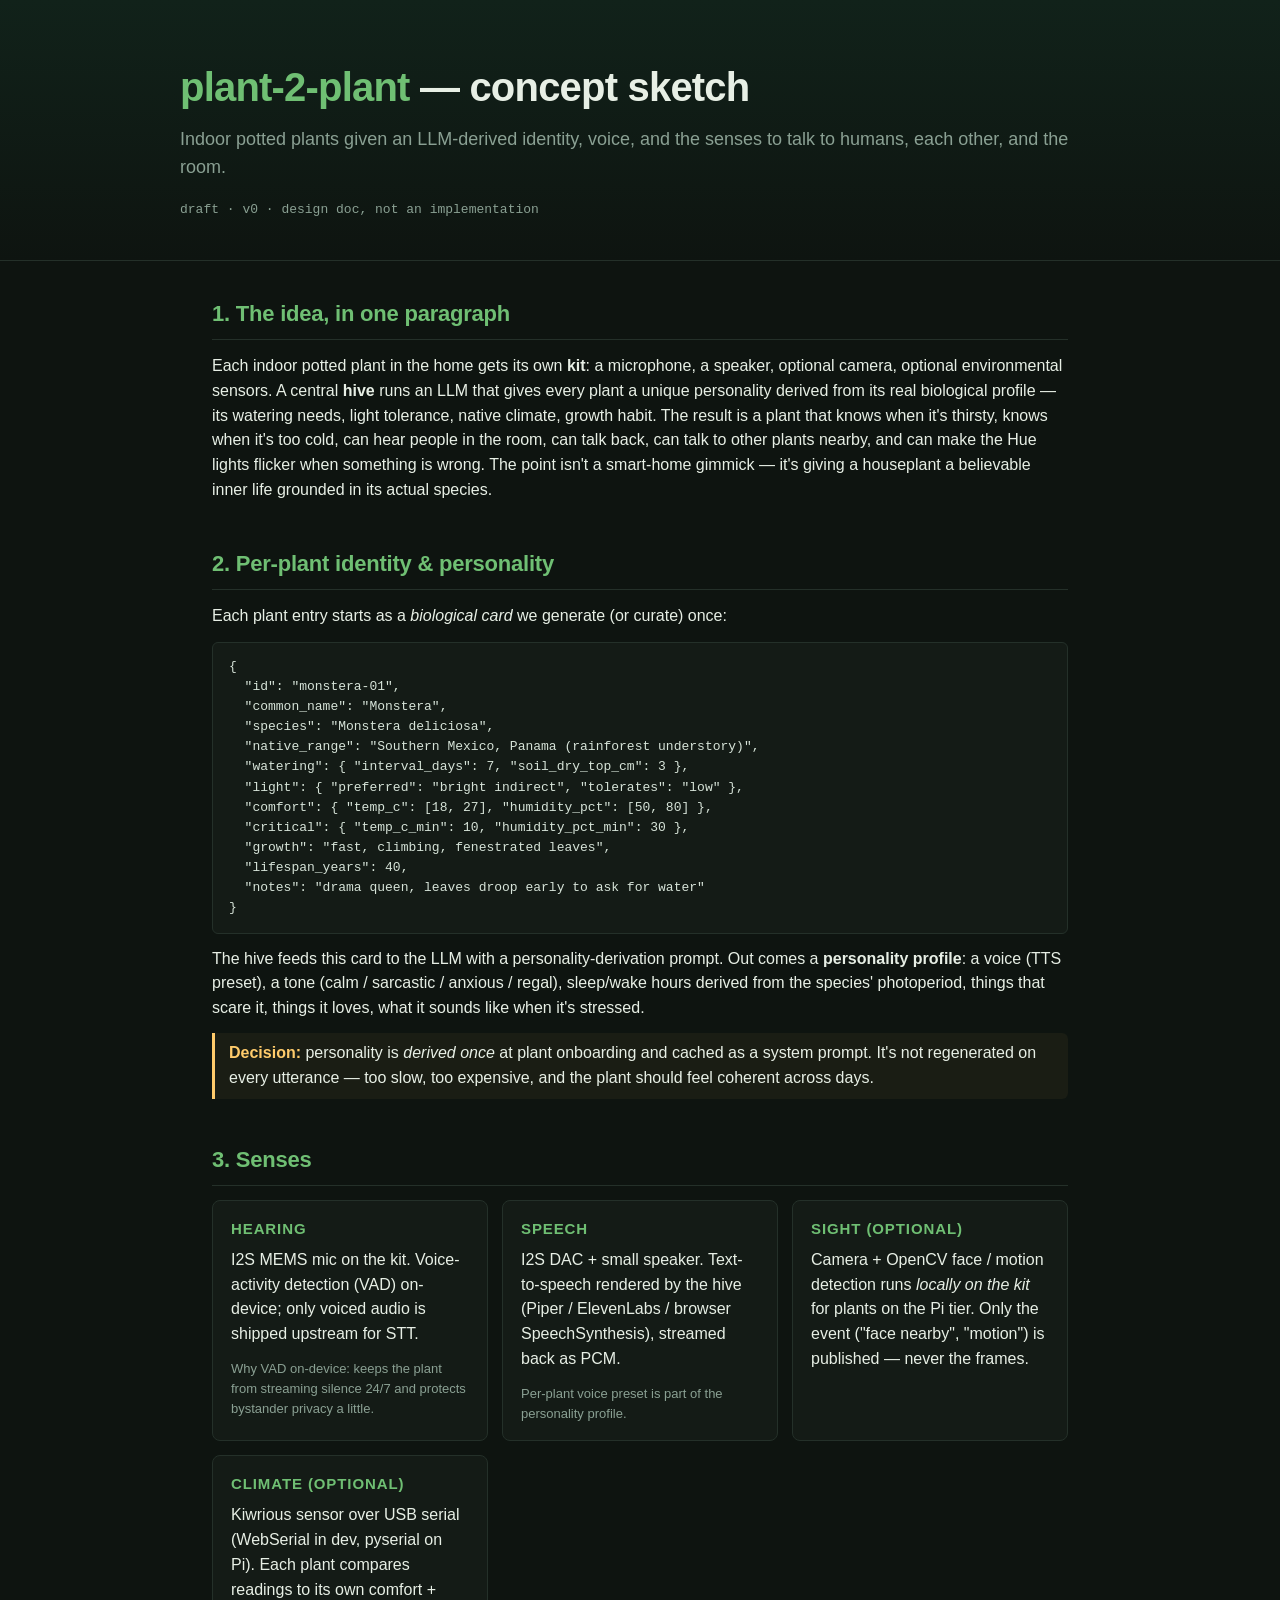
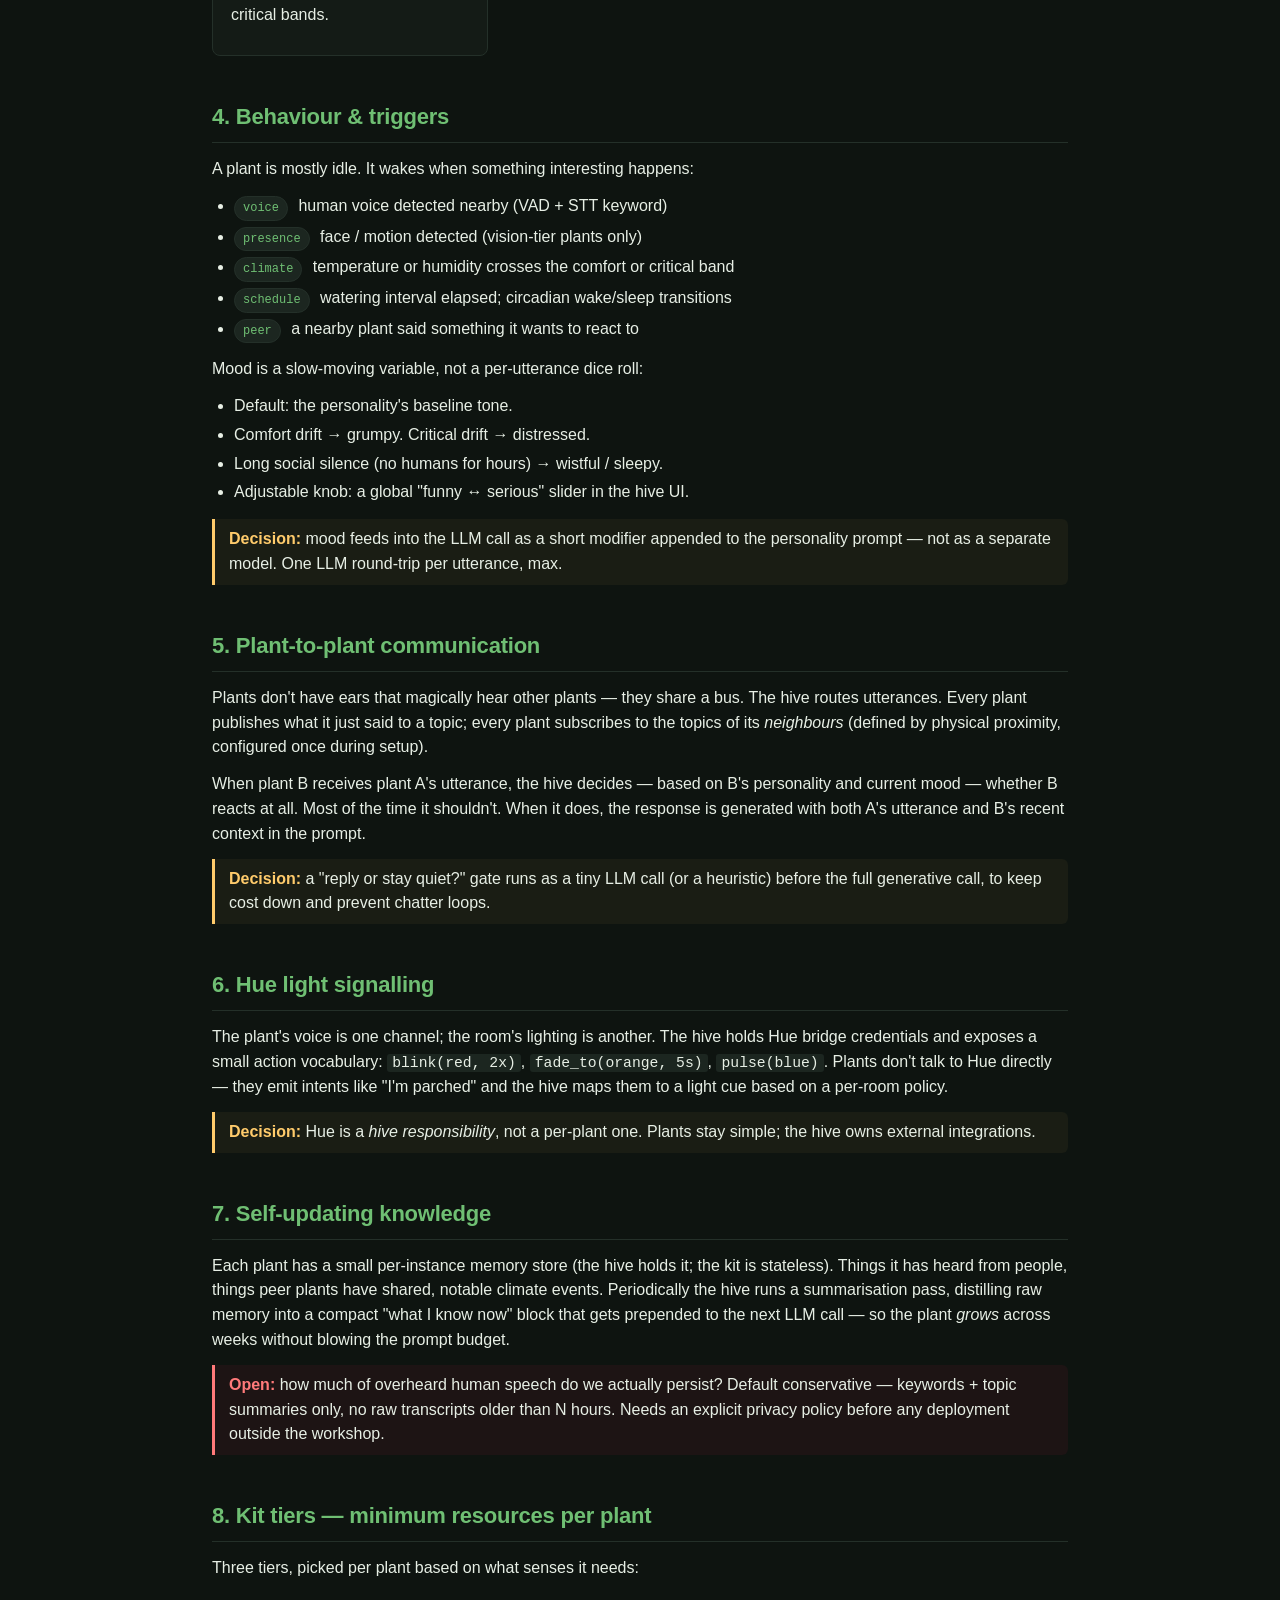
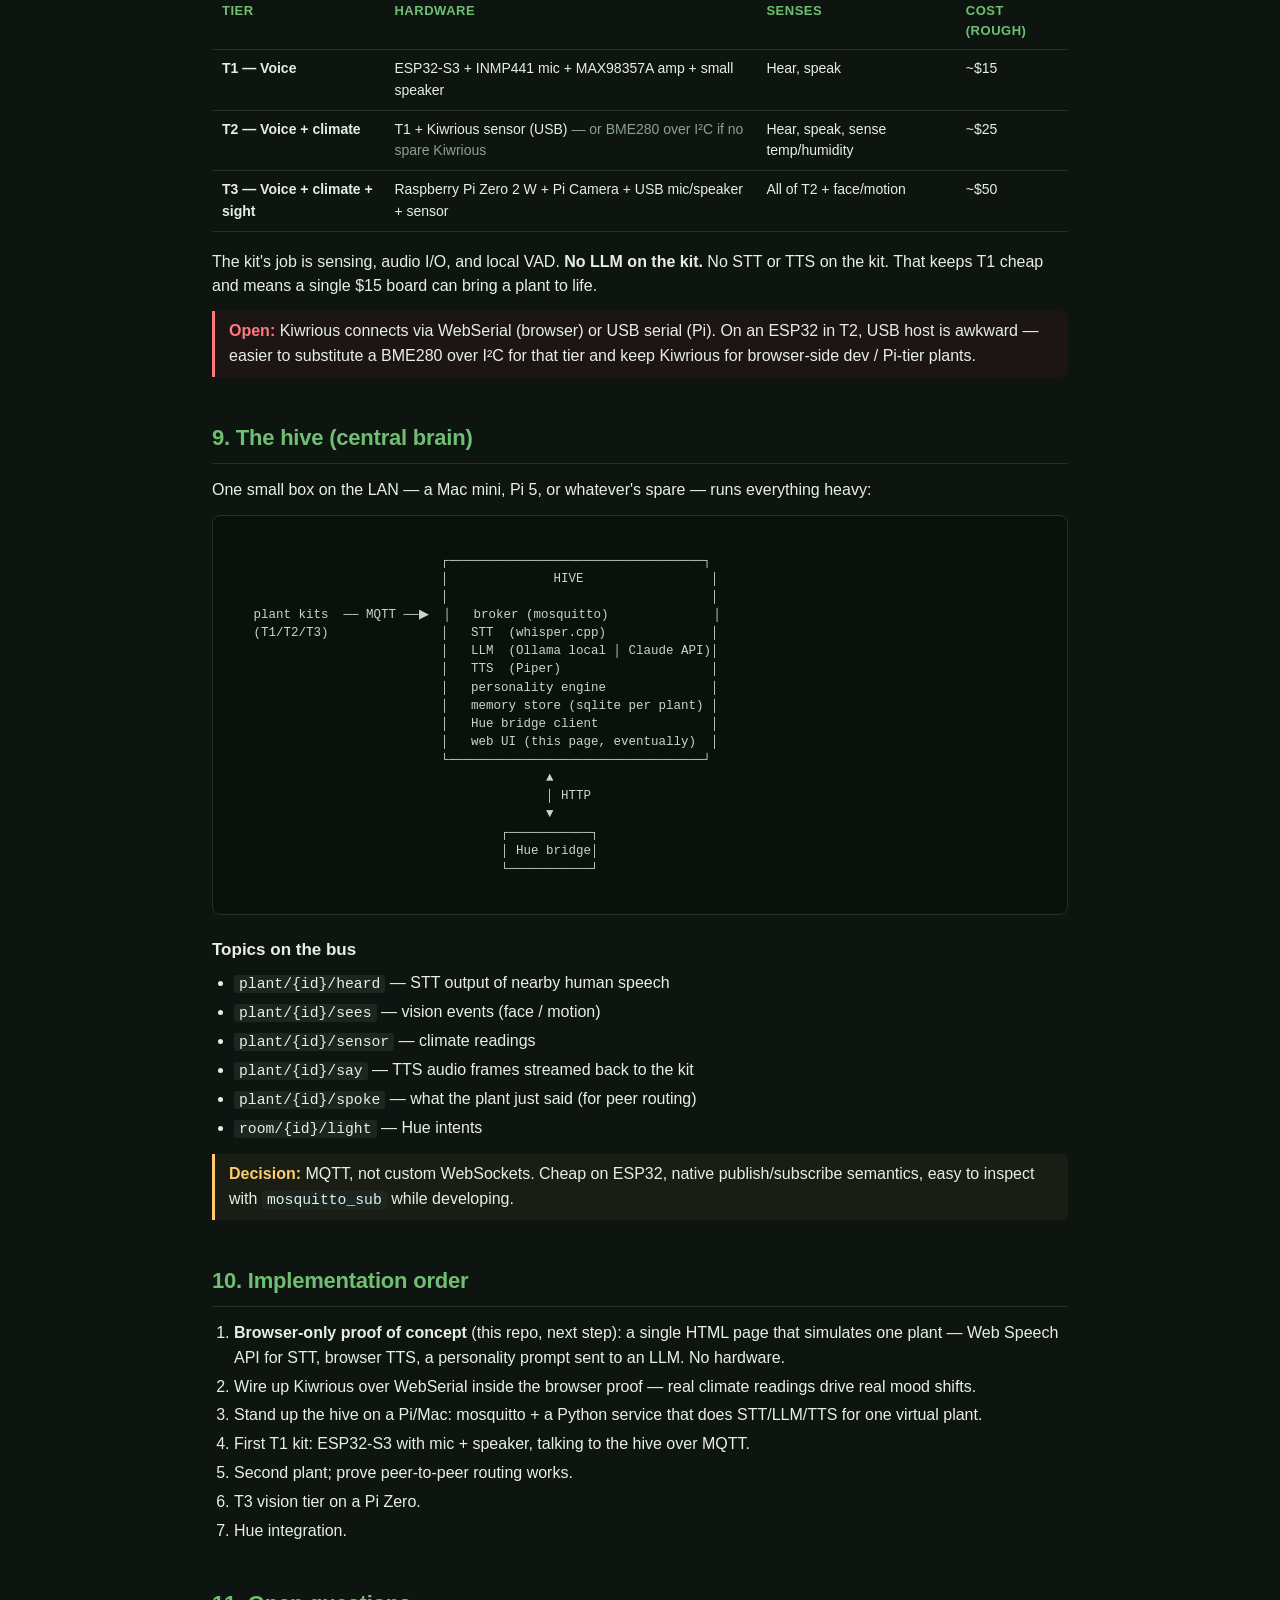
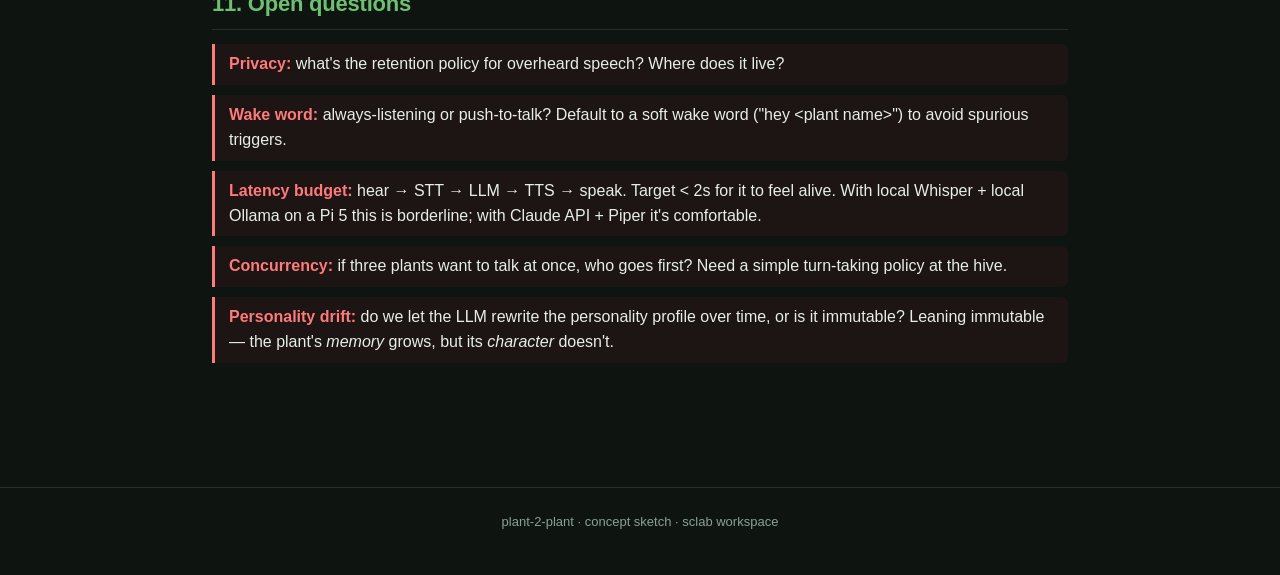
==== index.html @ 3050da4b "Initial concept sketch for plant-2-plant Single-page design doc that specifies the idea: indoor pott" ====
<!DOCTYPE html>
<html lang="en">
<head>
<meta charset="UTF-8" />
<meta name="viewport" content="width=device-width, initial-scale=1.0" />
<title>plant-2-plant — concept sketch</title>
<style>
  :root {
    --bg: #0e1410;
    --panel: #141b16;
    --ink: #e7efe5;
    --muted: #8aa093;
    --leaf: #6fbf73;
    --leaf-dim: #3f7a44;
    --accent: #ffcb6b;
    --warn: #ff7a7a;
    --line: #243029;
    --mono: ui-monospace, SFMono-Regular, Menlo, Consolas, monospace;
  }
  * { box-sizing: border-box; }
  html, body { margin: 0; padding: 0; background: var(--bg); color: var(--ink);
    font-family: -apple-system, BlinkMacSystemFont, "Segoe UI", Roboto, sans-serif;
    line-height: 1.55; font-size: 16px; }
  a { color: var(--leaf); }
  header {
    padding: 56px 32px 28px; border-bottom: 1px solid var(--line);
    background: linear-gradient(180deg, #11221a 0%, var(--bg) 100%);
  }
  header .wrap { max-width: 920px; margin: 0 auto; }
  header h1 { margin: 0 0 8px; font-size: 40px; letter-spacing: -0.02em; }
  header h1 .leaf { color: var(--leaf); }
  header .tagline { color: var(--muted); margin: 0 0 18px; font-size: 18px; }
  header .meta { color: var(--muted); font-family: var(--mono); font-size: 13px; }

  main { max-width: 920px; margin: 0 auto; padding: 36px 32px 80px; }
  section { margin: 0 0 44px; }
  h2 { font-size: 22px; margin: 0 0 14px; padding-bottom: 8px;
    border-bottom: 1px solid var(--line); color: var(--leaf); letter-spacing: -0.01em; }
  h3 { font-size: 17px; margin: 22px 0 8px; color: var(--ink); }
  p { margin: 0 0 12px; }
  ul, ol { margin: 8px 0 14px 0; padding-left: 22px; }
  li { margin: 4px 0; }
  code { font-family: var(--mono); font-size: 0.92em; background: #1c2620; padding: 1px 5px; border-radius: 3px; color: var(--ink); }
  pre { background: var(--panel); border: 1px solid var(--line); border-radius: 6px;
    padding: 14px 16px; overflow-x: auto; font-family: var(--mono); font-size: 13px; color: #d6e3d8; }
  .muted { color: var(--muted); }

  .grid {
    display: grid; gap: 14px; margin: 14px 0;
    grid-template-columns: repeat(auto-fit, minmax(260px, 1fr));
  }
  .card {
    background: var(--panel); border: 1px solid var(--line); border-radius: 8px;
    padding: 16px 18px;
  }
  .card h3 { margin-top: 0; color: var(--leaf); font-size: 15px;
    text-transform: uppercase; letter-spacing: 0.06em; }
  .card .why { color: var(--muted); font-size: 13px; margin-top: 6px; }

  .pill {
    display: inline-block; font-family: var(--mono); font-size: 12px;
    padding: 2px 8px; border-radius: 999px; background: #1c2620;
    border: 1px solid var(--line); color: var(--leaf); margin-right: 6px;
  }
  .pill.warn { color: var(--warn); border-color: #4a2424; background: #2a1818; }
  .pill.acc  { color: var(--accent); border-color: #4a3a1a; background: #2a2418; }

  table { width: 100%; border-collapse: collapse; margin: 12px 0 18px; font-size: 14px; }
  th, td { text-align: left; padding: 8px 10px; border-bottom: 1px solid var(--line); vertical-align: top; }
  th { color: var(--leaf); font-weight: 600; font-size: 13px; text-transform: uppercase; letter-spacing: 0.04em; }
  td code { white-space: nowrap; }

  .ascii {
    background: #0a100c; border: 1px solid var(--line); border-radius: 8px;
    padding: 18px; font-family: var(--mono); font-size: 12.5px; line-height: 1.45;
    color: #c8d6cb; white-space: pre; overflow-x: auto;
  }

  .decision {
    border-left: 3px solid var(--accent);
    padding: 8px 14px; margin: 10px 0;
    background: #1a1d14; border-radius: 0 6px 6px 0;
  }
  .decision strong { color: var(--accent); }

  .open {
    border-left: 3px solid var(--warn);
    padding: 8px 14px; margin: 10px 0;
    background: #1d1414; border-radius: 0 6px 6px 0;
  }
  .open strong { color: var(--warn); }

  footer { color: var(--muted); font-size: 13px; text-align: center;
    padding: 24px 32px 48px; border-top: 1px solid var(--line); }
</style>
</head>
<body>

<header>
  <div class="wrap">
    <h1><span class="leaf">plant-2-plant</span> — concept sketch</h1>
    <p class="tagline">Indoor potted plants given an LLM-derived identity, voice, and the senses to talk to humans, each other, and the room.</p>
    <p class="meta">draft · v0 · design doc, not an implementation</p>
  </div>
</header>

<main>

<section>
  <h2>1. The idea, in one paragraph</h2>
  <p>
    Each indoor potted plant in the home gets its own <strong>kit</strong>: a microphone, a
    speaker, optional camera, optional environmental sensors. A central <strong>hive</strong>
    runs an LLM that gives every plant a unique personality derived from its real
    biological profile — its watering needs, light tolerance, native climate, growth habit.
    The result is a plant that knows when it's thirsty, knows when it's too cold,
    can hear people in the room, can talk back, can talk to other plants nearby,
    and can make the Hue lights flicker when something is wrong.
    The point isn't a smart-home gimmick — it's giving a houseplant a believable inner
    life grounded in its actual species.
  </p>
</section>

<section>
  <h2>2. Per-plant identity &amp; personality</h2>
  <p>Each plant entry starts as a <em>biological card</em> we generate (or curate) once:</p>
<pre>{
  "id": "monstera-01",
  "common_name": "Monstera",
  "species": "Monstera deliciosa",
  "native_range": "Southern Mexico, Panama (rainforest understory)",
  "watering": { "interval_days": 7, "soil_dry_top_cm": 3 },
  "light": { "preferred": "bright indirect", "tolerates": "low" },
  "comfort": { "temp_c": [18, 27], "humidity_pct": [50, 80] },
  "critical": { "temp_c_min": 10, "humidity_pct_min": 30 },
  "growth": "fast, climbing, fenestrated leaves",
  "lifespan_years": 40,
  "notes": "drama queen, leaves droop early to ask for water"
}</pre>
  <p>
    The hive feeds this card to the LLM with a personality-derivation prompt. Out comes
    a <strong>personality profile</strong>: a voice (TTS preset), a tone (calm / sarcastic /
    anxious / regal), sleep/wake hours derived from the species' photoperiod, things
    that scare it, things it loves, what it sounds like when it's stressed.
  </p>
  <div class="decision">
    <strong>Decision:</strong> personality is <em>derived once</em> at plant onboarding and
    cached as a system prompt. It's not regenerated on every utterance — too slow, too
    expensive, and the plant should feel coherent across days.
  </div>
</section>

<section>
  <h2>3. Senses</h2>
  <div class="grid">
    <div class="card">
      <h3>Hearing</h3>
      <p>I2S MEMS mic on the kit. Voice-activity detection (VAD) on-device; only voiced
      audio is shipped upstream for STT.</p>
      <div class="why">Why VAD on-device: keeps the plant from streaming silence
      24/7 and protects bystander privacy a little.</div>
    </div>
    <div class="card">
      <h3>Speech</h3>
      <p>I2S DAC + small speaker. Text-to-speech rendered by the hive (Piper /
      ElevenLabs / browser SpeechSynthesis), streamed back as PCM.</p>
      <div class="why">Per-plant voice preset is part of the personality profile.</div>
    </div>
    <div class="card">
      <h3>Sight (optional)</h3>
      <p>Camera + OpenCV face / motion detection runs <em>locally on the kit</em> for
      plants on the Pi tier. Only the event ("face nearby", "motion") is published —
      never the frames.</p>
    </div>
    <div class="card">
      <h3>Climate (optional)</h3>
      <p>Kiwrious sensor over USB serial (WebSerial in dev, pyserial on Pi).
      Each plant compares readings to its own comfort + critical bands.</p>
    </div>
  </div>
</section>

<section>
  <h2>4. Behaviour &amp; triggers</h2>
  <p>A plant is mostly idle. It wakes when something interesting happens:</p>
  <ul>
    <li><span class="pill">voice</span> human voice detected nearby (VAD + STT keyword)</li>
    <li><span class="pill">presence</span> face / motion detected (vision-tier plants only)</li>
    <li><span class="pill">climate</span> temperature or humidity crosses the comfort or critical band</li>
    <li><span class="pill">schedule</span> watering interval elapsed; circadian wake/sleep transitions</li>
    <li><span class="pill">peer</span> a nearby plant said something it wants to react to</li>
  </ul>
  <p>Mood is a slow-moving variable, not a per-utterance dice roll:</p>
  <ul>
    <li>Default: the personality's baseline tone.</li>
    <li>Comfort drift → grumpy. Critical drift → distressed.</li>
    <li>Long social silence (no humans for hours) → wistful / sleepy.</li>
    <li>Adjustable knob: a global "funny ↔ serious" slider in the hive UI.</li>
  </ul>
  <div class="decision">
    <strong>Decision:</strong> mood feeds into the LLM call as a short modifier
    appended to the personality prompt — not as a separate model. One LLM round-trip per
    utterance, max.
  </div>
</section>

<section>
  <h2>5. Plant-to-plant communication</h2>
  <p>
    Plants don't have ears that magically hear other plants — they share a bus. The
    hive routes utterances. Every plant publishes what it just said to a topic; every
    plant subscribes to the topics of its <em>neighbours</em> (defined by physical
    proximity, configured once during setup).
  </p>
  <p>
    When plant B receives plant A's utterance, the hive decides — based on B's
    personality and current mood — whether B reacts at all. Most of the time it
    shouldn't. When it does, the response is generated with both A's utterance and
    B's recent context in the prompt.
  </p>
  <div class="decision">
    <strong>Decision:</strong> a "reply or stay quiet?" gate runs as a tiny LLM call
    (or a heuristic) before the full generative call, to keep cost down and prevent
    chatter loops.
  </div>
</section>

<section>
  <h2>6. Hue light signalling</h2>
  <p>
    The plant's voice is one channel; the room's lighting is another. The hive holds
    Hue bridge credentials and exposes a small action vocabulary: <code>blink(red, 2x)</code>,
    <code>fade_to(orange, 5s)</code>, <code>pulse(blue)</code>. Plants don't talk to Hue
    directly — they emit intents like "I'm parched" and the hive maps them to a light cue
    based on a per-room policy.
  </p>
  <div class="decision">
    <strong>Decision:</strong> Hue is a <em>hive responsibility</em>, not a per-plant one.
    Plants stay simple; the hive owns external integrations.
  </div>
</section>

<section>
  <h2>7. Self-updating knowledge</h2>
  <p>
    Each plant has a small per-instance memory store (the hive holds it; the kit is
    stateless). Things it has heard from people, things peer plants have shared,
    notable climate events. Periodically the hive runs a summarisation pass, distilling
    raw memory into a compact "what I know now" block that gets prepended to the next
    LLM call — so the plant <em>grows</em> across weeks without blowing the prompt budget.
  </p>
  <div class="open">
    <strong>Open:</strong> how much of overheard human speech do we actually persist?
    Default conservative — keywords + topic summaries only, no raw transcripts older
    than N hours. Needs an explicit privacy policy before any deployment outside the
    workshop.
  </div>
</section>

<section>
  <h2>8. Kit tiers — minimum resources per plant</h2>
  <p>Three tiers, picked per plant based on what senses it needs:</p>
  <table>
    <thead>
      <tr><th>Tier</th><th>Hardware</th><th>Senses</th><th>Cost (rough)</th></tr>
    </thead>
    <tbody>
      <tr>
        <td><strong>T1 — Voice</strong></td>
        <td>ESP32-S3 + INMP441 mic + MAX98357A amp + small speaker</td>
        <td>Hear, speak</td>
        <td>~$15</td>
      </tr>
      <tr>
        <td><strong>T2 — Voice + climate</strong></td>
        <td>T1 + Kiwrious sensor (USB) <span class="muted">— or BME280 over I²C if no spare Kiwrious</span></td>
        <td>Hear, speak, sense temp/humidity</td>
        <td>~$25</td>
      </tr>
      <tr>
        <td><strong>T3 — Voice + climate + sight</strong></td>
        <td>Raspberry Pi Zero 2 W + Pi Camera + USB mic/speaker + sensor</td>
        <td>All of T2 + face/motion</td>
        <td>~$50</td>
      </tr>
    </tbody>
  </table>
  <p>
    The kit's job is sensing, audio I/O, and local VAD. <strong>No LLM on the kit.</strong>
    No STT or TTS on the kit. That keeps T1 cheap and means a single $15 board can
    bring a plant to life.
  </p>
  <div class="open">
    <strong>Open:</strong> Kiwrious connects via WebSerial (browser) or USB serial (Pi).
    On an ESP32 in T2, USB host is awkward — easier to substitute a BME280 over I²C
    for that tier and keep Kiwrious for browser-side dev / Pi-tier plants.
  </div>
</section>

<section>
  <h2>9. The hive (central brain)</h2>
  <p>One small box on the LAN — a Mac mini, Pi 5, or whatever's spare — runs everything heavy:</p>
  <div class="ascii">
                            ┌──────────────────────────────────┐
                            │              HIVE                 │
                            │                                   │
   plant kits  ── MQTT ──▶  │   broker (mosquitto)              │
   (T1/T2/T3)               │   STT  (whisper.cpp)              │
                            │   LLM  (Ollama local │ Claude API)│
                            │   TTS  (Piper)                    │
                            │   personality engine              │
                            │   memory store (sqlite per plant) │
                            │   Hue bridge client               │
                            │   web UI (this page, eventually)  │
                            └──────────────────────────────────┘
                                          ▲
                                          │ HTTP
                                          ▼
                                    ┌───────────┐
                                    │ Hue bridge│
                                    └───────────┘
  </div>
  <h3>Topics on the bus</h3>
  <ul>
    <li><code>plant/{id}/heard</code> — STT output of nearby human speech</li>
    <li><code>plant/{id}/sees</code> — vision events (face / motion)</li>
    <li><code>plant/{id}/sensor</code> — climate readings</li>
    <li><code>plant/{id}/say</code> — TTS audio frames streamed back to the kit</li>
    <li><code>plant/{id}/spoke</code> — what the plant just said (for peer routing)</li>
    <li><code>room/{id}/light</code> — Hue intents</li>
  </ul>
  <div class="decision">
    <strong>Decision:</strong> MQTT, not custom WebSockets. Cheap on ESP32, native
    publish/subscribe semantics, easy to inspect with <code>mosquitto_sub</code>
    while developing.
  </div>
</section>

<section>
  <h2>10. Implementation order</h2>
  <ol>
    <li><strong>Browser-only proof of concept</strong> (this repo, next step):
        a single HTML page that simulates one plant — Web Speech API for STT, browser
        TTS, a personality prompt sent to an LLM. No hardware.</li>
    <li>Wire up Kiwrious over WebSerial inside the browser proof — real climate
        readings drive real mood shifts.</li>
    <li>Stand up the hive on a Pi/Mac: mosquitto + a Python service that does
        STT/LLM/TTS for one virtual plant.</li>
    <li>First T1 kit: ESP32-S3 with mic + speaker, talking to the hive over MQTT.</li>
    <li>Second plant; prove peer-to-peer routing works.</li>
    <li>T3 vision tier on a Pi Zero.</li>
    <li>Hue integration.</li>
  </ol>
</section>

<section>
  <h2>11. Open questions</h2>
  <div class="open"><strong>Privacy:</strong> what's the retention policy for overheard speech? Where does it live?</div>
  <div class="open"><strong>Wake word:</strong> always-listening or push-to-talk? Default to a soft wake word ("hey &lt;plant name&gt;") to avoid spurious triggers.</div>
  <div class="open"><strong>Latency budget:</strong> hear → STT → LLM → TTS → speak. Target &lt; 2s for it to feel alive. With local Whisper + local Ollama on a Pi 5 this is borderline; with Claude API + Piper it's comfortable.</div>
  <div class="open"><strong>Concurrency:</strong> if three plants want to talk at once, who goes first? Need a simple turn-taking policy at the hive.</div>
  <div class="open"><strong>Personality drift:</strong> do we let the LLM rewrite the personality profile over time, or is it immutable? Leaning immutable — the plant's <em>memory</em> grows, but its <em>character</em> doesn't.</div>
</section>

</main>

<footer>
  plant-2-plant · concept sketch · sclab workspace
</footer>

</body>
</html>
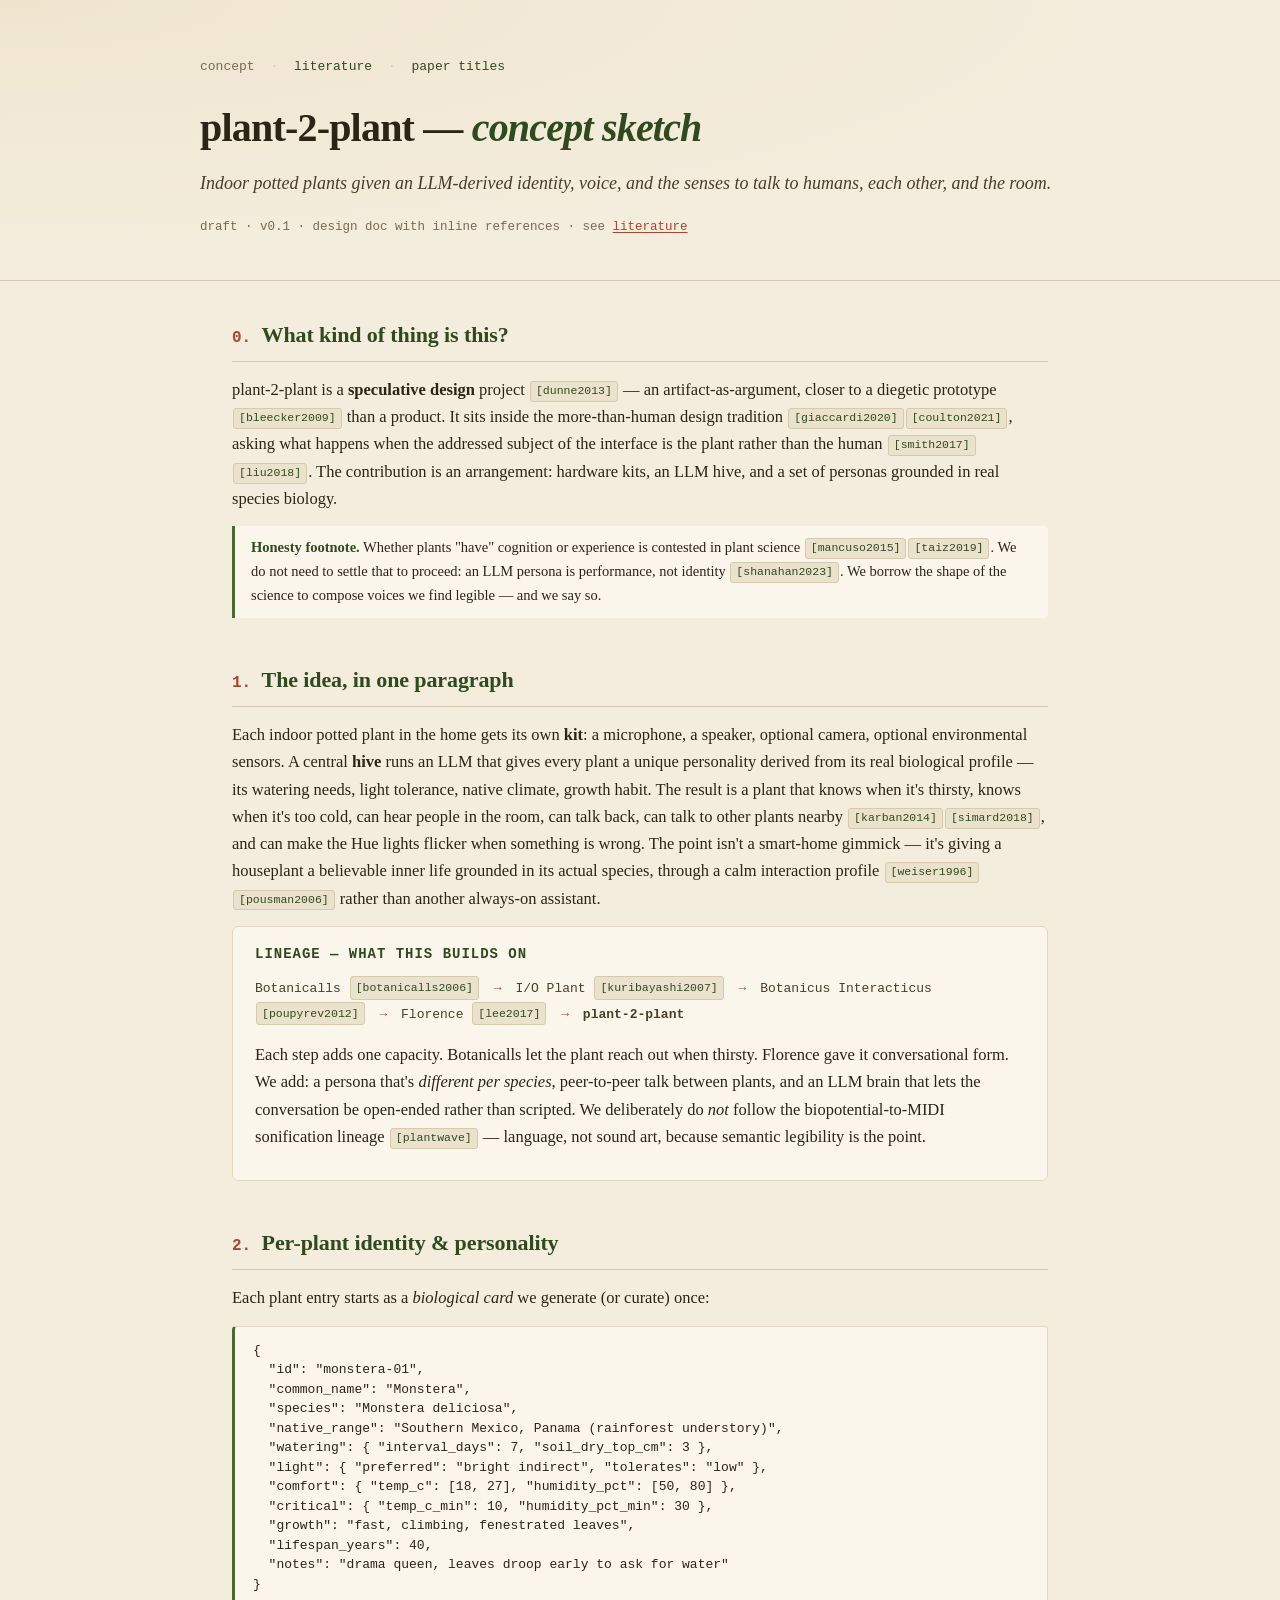
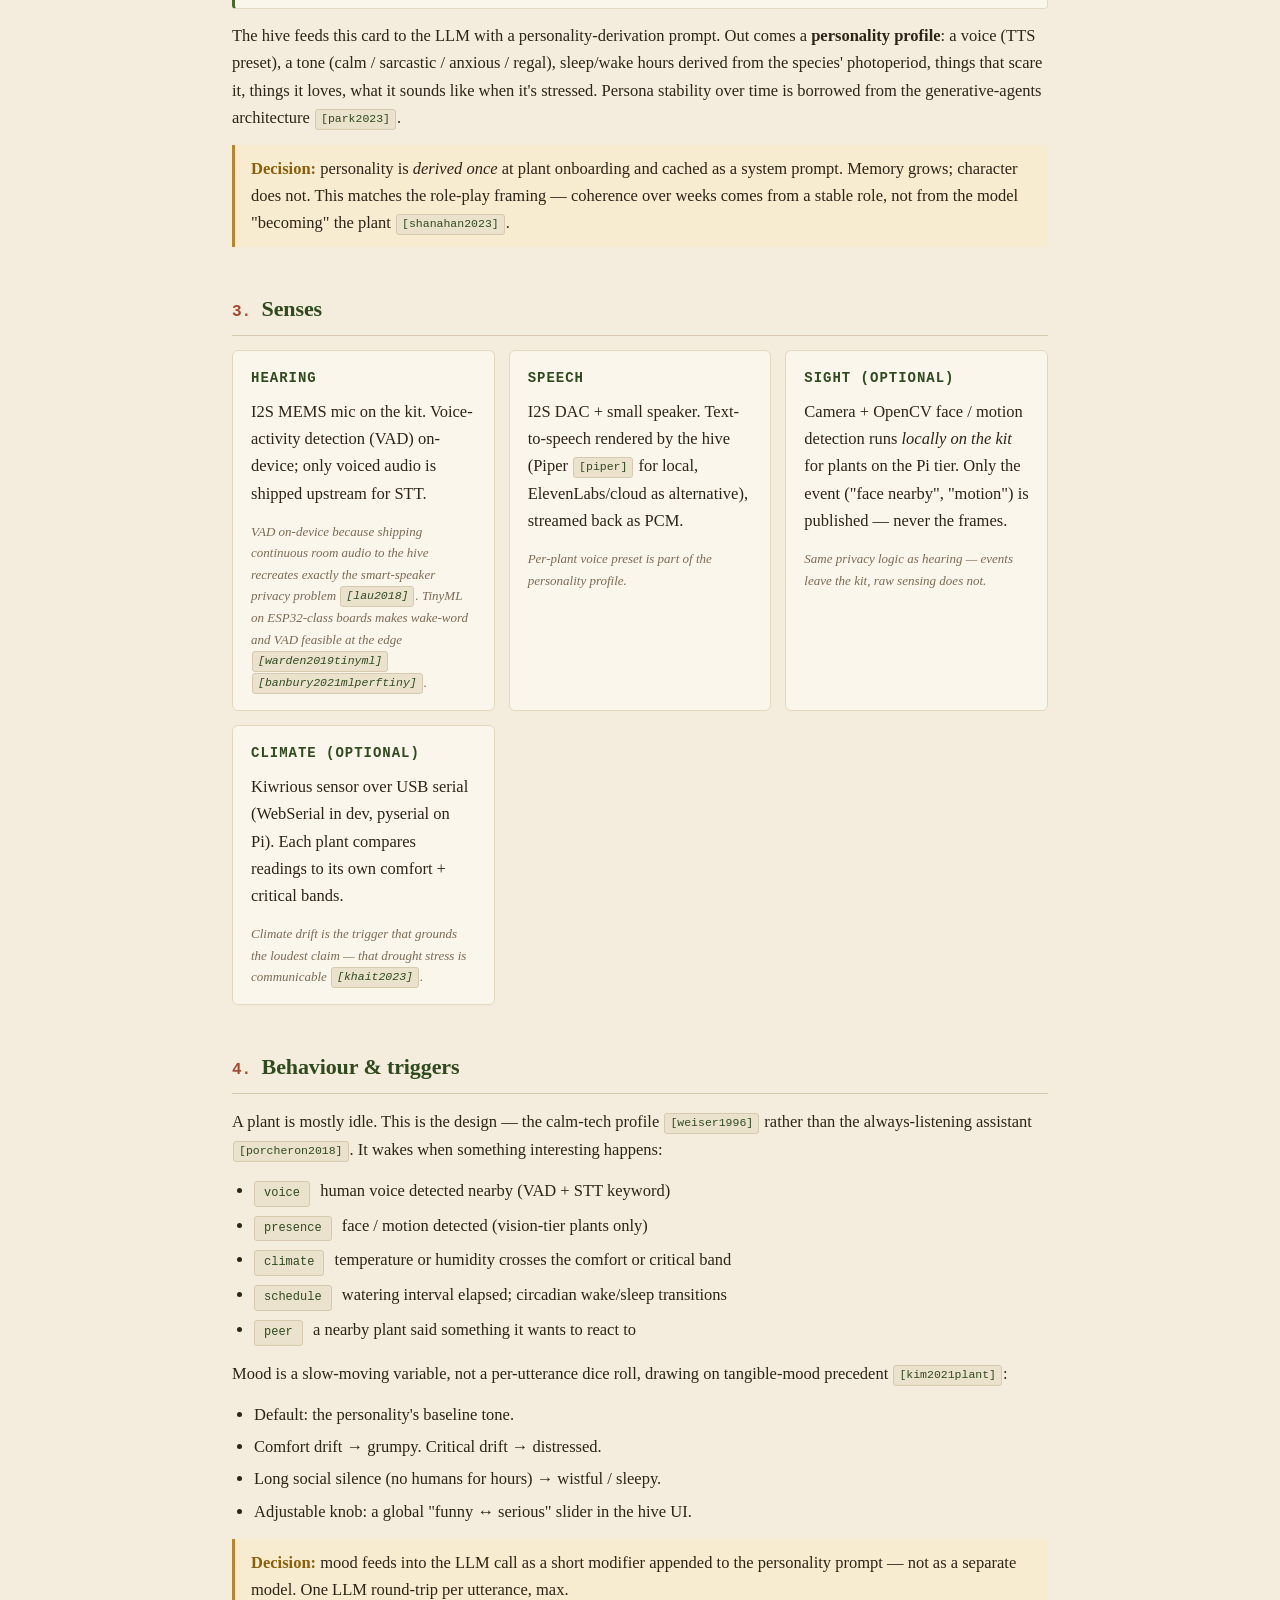
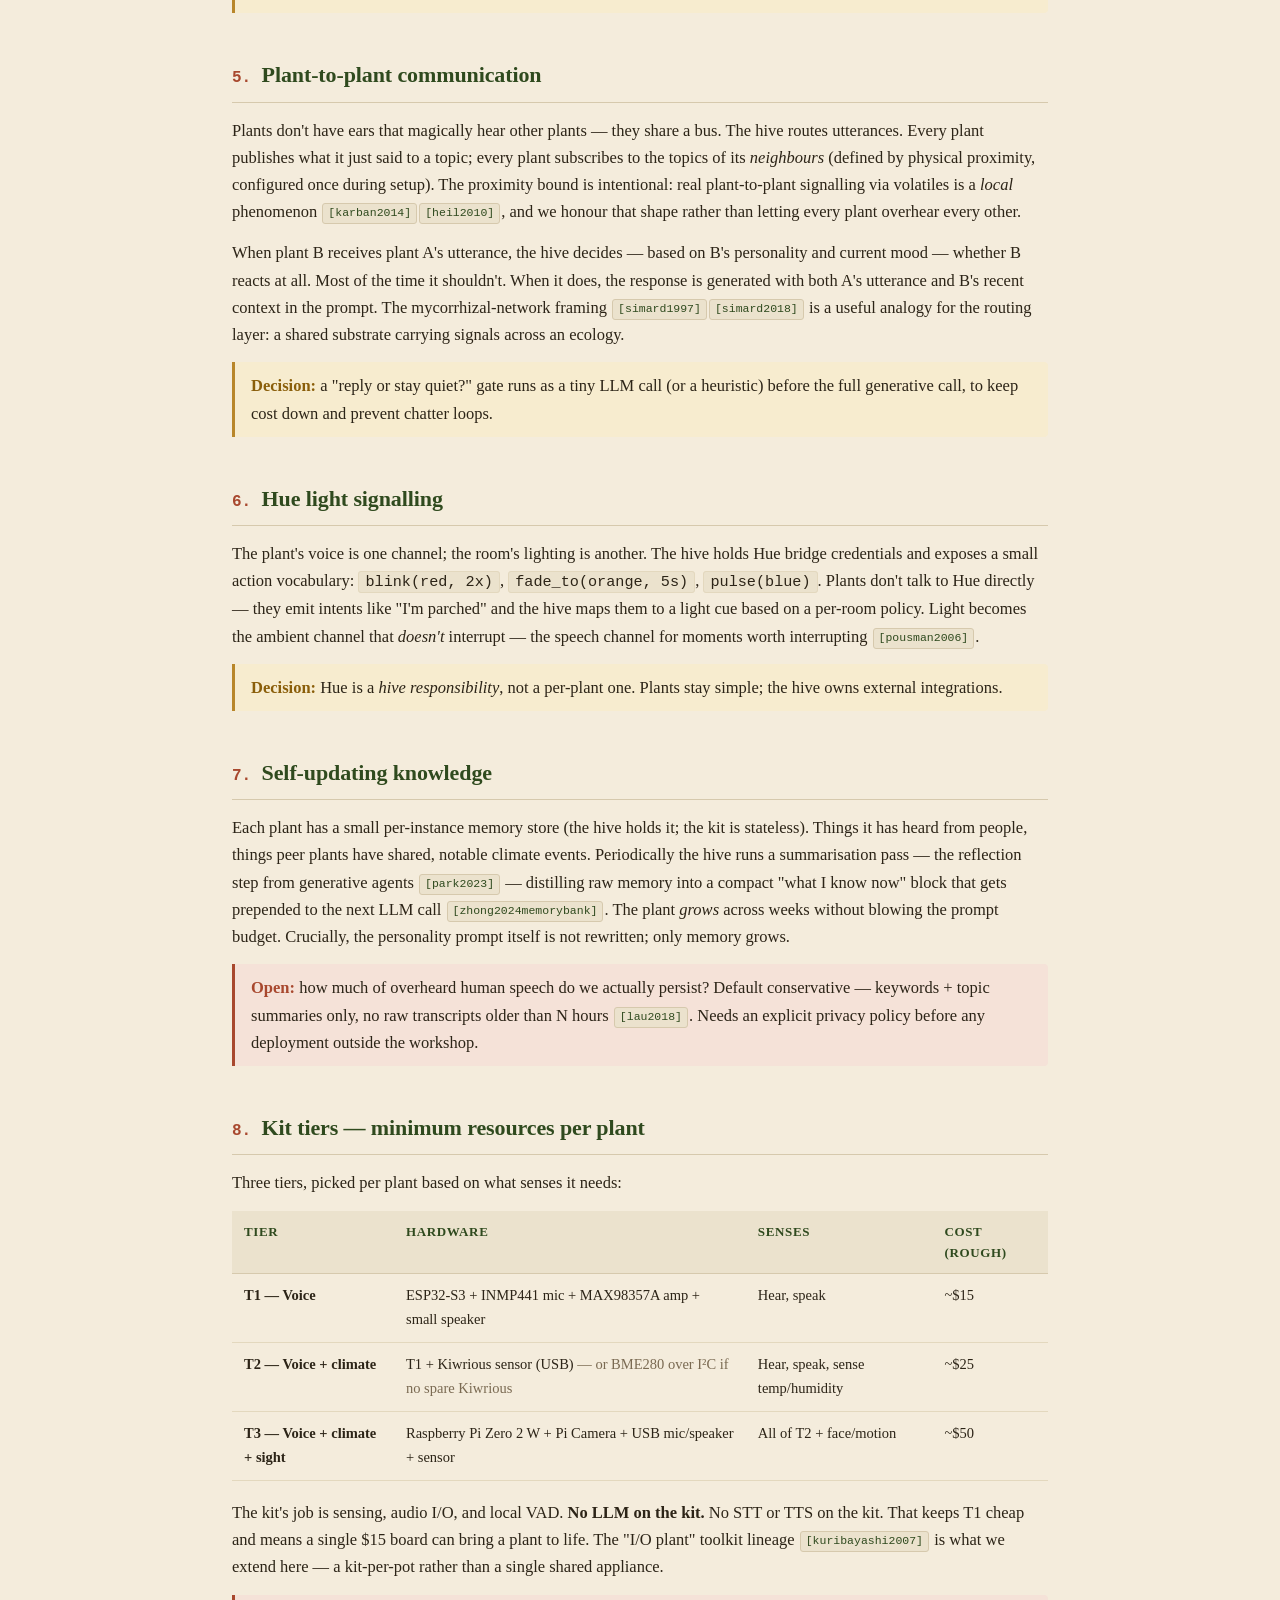
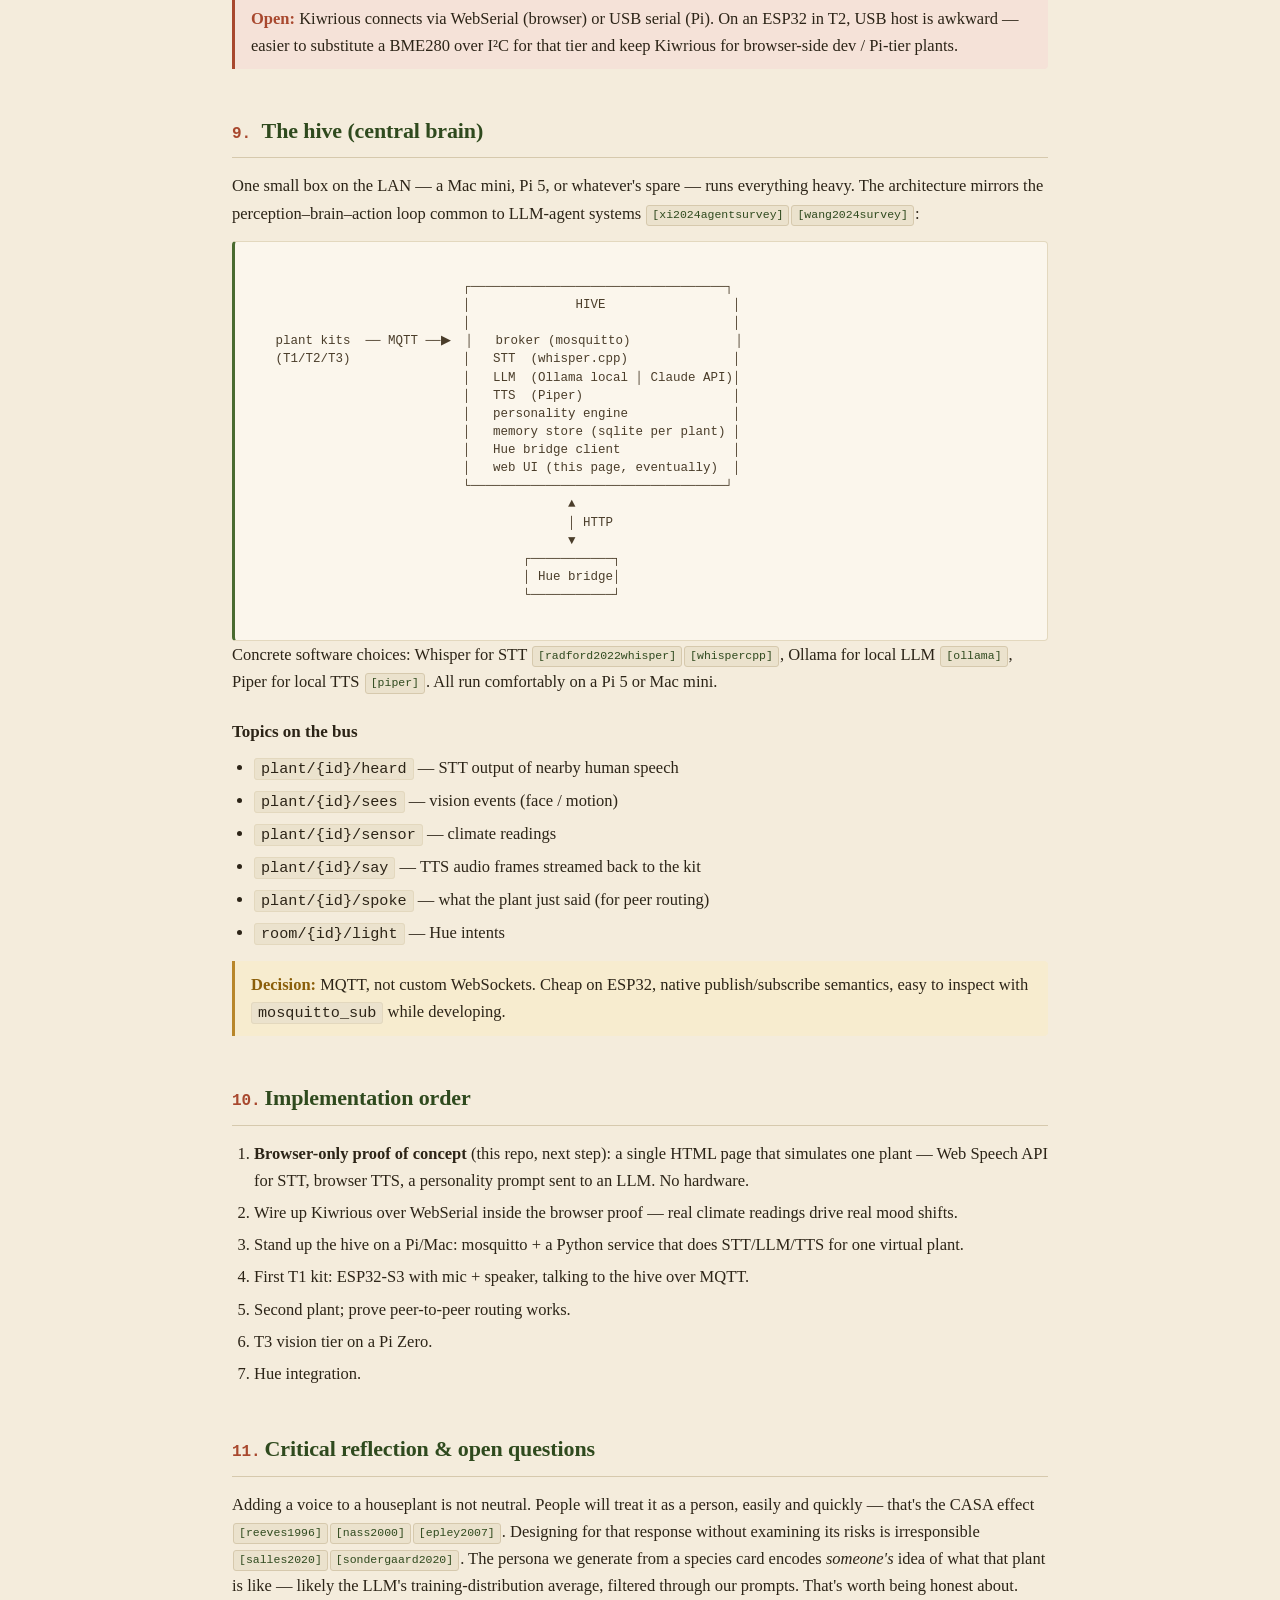
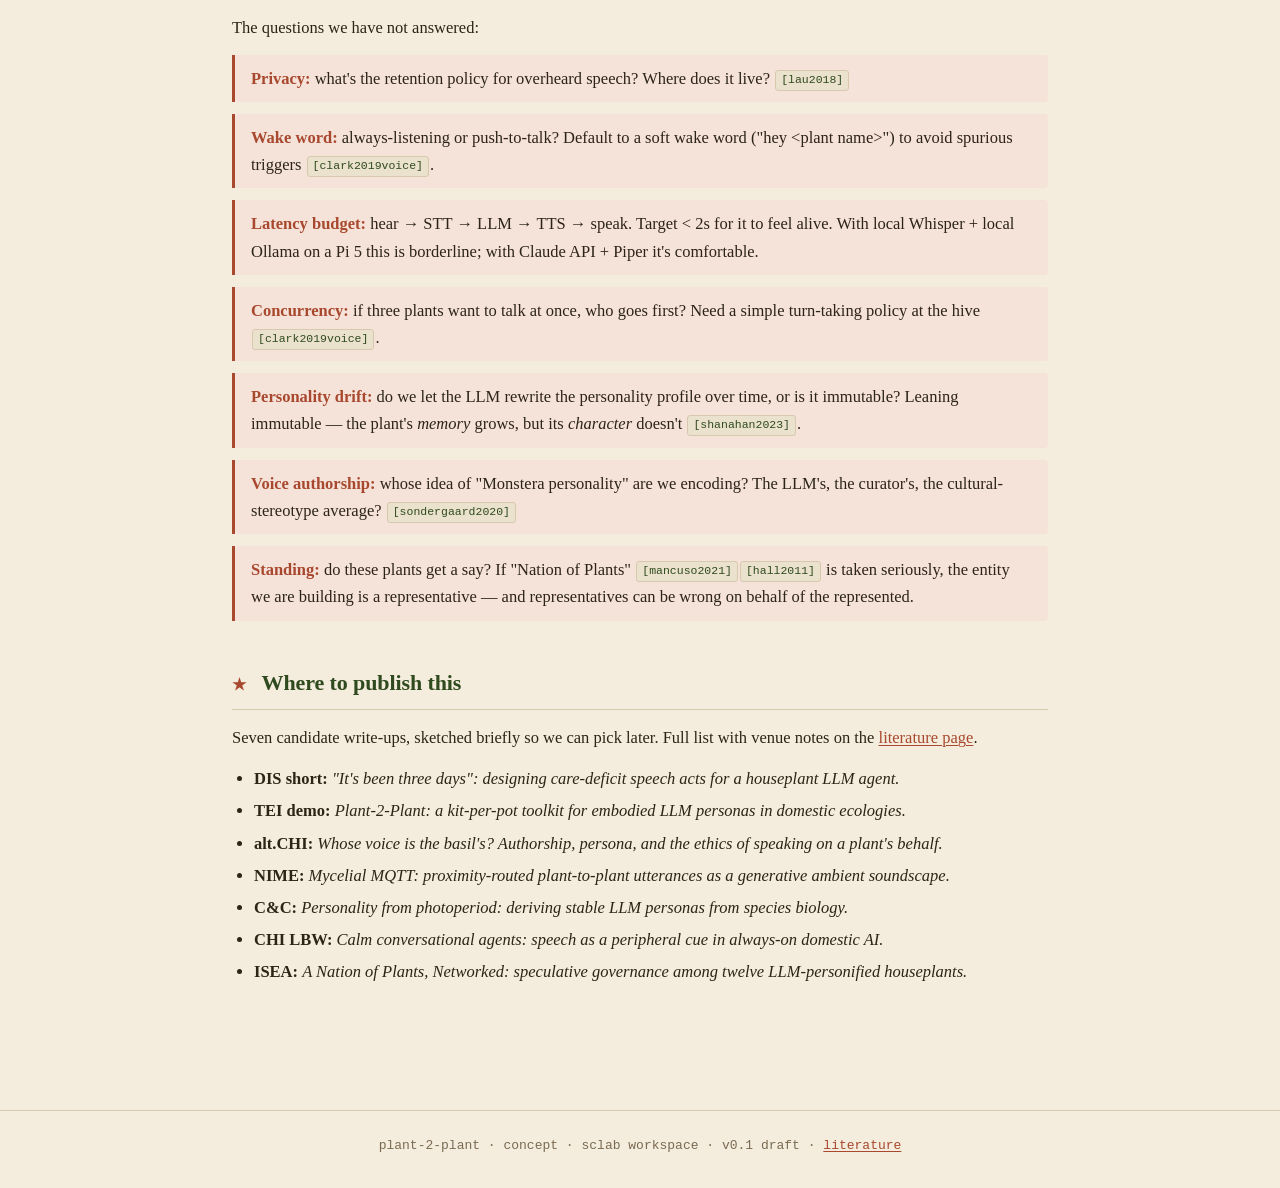
==== commit 105206b2: "Add literature page; rework concept doc with inline citations New literature.html — 55-entry bibliog" ====
--- a/index.html
+++ b/index.html
@@ -6,123 +6,251 @@
 <title>plant-2-plant — concept sketch</title>
 <style>
   :root {
-    --bg: #0e1410;
-    --panel: #141b16;
-    --ink: #e7efe5;
-    --muted: #8aa093;
-    --leaf: #6fbf73;
-    --leaf-dim: #3f7a44;
-    --accent: #ffcb6b;
-    --warn: #ff7a7a;
-    --line: #243029;
+    --bg:        #f4ecdc;
+    --bg-soft:   #ebe2cd;
+    --panel:     #fbf6ec;
+    --ink:       #2c2417;
+    --ink-soft:  #4a3d2a;
+    --muted:     #7a6a52;
+    --leaf:      #4a6b30;
+    --leaf-deep: #2f4a1e;
+    --clay:      #a8482e;
+    --ochre:     #b8862a;
+    --line:      #d6c9ad;
+    --line-soft: #e3d8be;
     --mono: ui-monospace, SFMono-Regular, Menlo, Consolas, monospace;
   }
   * { box-sizing: border-box; }
-  html, body { margin: 0; padding: 0; background: var(--bg); color: var(--ink);
-    font-family: -apple-system, BlinkMacSystemFont, "Segoe UI", Roboto, sans-serif;
-    line-height: 1.55; font-size: 16px; }
-  a { color: var(--leaf); }
+  html, body {
+    margin: 0; padding: 0;
+    background: var(--bg);
+    color: var(--ink);
+    font-family: "Iowan Old Style", "Palatino Linotype", Palatino, Georgia, serif;
+    line-height: 1.65; font-size: 16.5px;
+  }
+  a { color: var(--clay); text-decoration: underline; text-decoration-thickness: 1px;
+    text-underline-offset: 2px; }
+  a:hover { color: var(--leaf-deep); }
+
   header {
-    padding: 56px 32px 28px; border-bottom: 1px solid var(--line);
-    background: linear-gradient(180deg, #11221a 0%, var(--bg) 100%);
-  }
-  header .wrap { max-width: 920px; margin: 0 auto; }
-  header h1 { margin: 0 0 8px; font-size: 40px; letter-spacing: -0.02em; }
-  header h1 .leaf { color: var(--leaf); }
-  header .tagline { color: var(--muted); margin: 0 0 18px; font-size: 18px; }
-  header .meta { color: var(--muted); font-family: var(--mono); font-size: 13px; }
-
-  main { max-width: 920px; margin: 0 auto; padding: 36px 32px 80px; }
+    padding: 56px 32px 28px;
+    border-bottom: 1px solid var(--line);
+    background:
+      radial-gradient(ellipse at top left, #efe5cf 0%, transparent 60%),
+      var(--bg);
+  }
+  header .wrap { max-width: 880px; margin: 0 auto; }
+  nav.crumbs {
+    font-family: var(--mono); font-size: 13px; color: var(--muted);
+    margin-bottom: 18px;
+  }
+  nav.crumbs a { color: var(--leaf-deep); text-decoration: none; }
+  nav.crumbs a:hover { text-decoration: underline; }
+  nav.crumbs .sep { margin: 0 8px; color: var(--line); }
+  header h1 {
+    margin: 0 0 8px; font-size: 40px; letter-spacing: -0.02em;
+    color: var(--ink); font-weight: 700;
+  }
+  header h1 .leaf { color: var(--leaf-deep); font-style: italic; }
+  header .tagline {
+    color: var(--ink-soft); margin: 0 0 18px; font-size: 18px;
+    font-style: italic;
+  }
+  header .meta {
+    color: var(--muted); font-family: var(--mono); font-size: 12.5px;
+  }
+
+  main { max-width: 880px; margin: 0 auto; padding: 36px 32px 80px; }
   section { margin: 0 0 44px; }
-  h2 { font-size: 22px; margin: 0 0 14px; padding-bottom: 8px;
-    border-bottom: 1px solid var(--line); color: var(--leaf); letter-spacing: -0.01em; }
-  h3 { font-size: 17px; margin: 22px 0 8px; color: var(--ink); }
-  p { margin: 0 0 12px; }
+  h2 {
+    font-size: 22px; margin: 0 0 14px; padding-bottom: 8px;
+    border-bottom: 1px solid var(--line);
+    color: var(--leaf-deep); letter-spacing: -0.005em; font-weight: 700;
+  }
+  h2 .num {
+    display: inline-block; min-width: 1.6em;
+    font-family: var(--mono); font-size: 16px; color: var(--clay);
+    margin-right: 4px;
+  }
+  h3 { font-size: 17px; margin: 22px 0 8px; color: var(--ink); font-weight: 700; }
+  p { margin: 0 0 14px; }
   ul, ol { margin: 8px 0 14px 0; padding-left: 22px; }
-  li { margin: 4px 0; }
-  code { font-family: var(--mono); font-size: 0.92em; background: #1c2620; padding: 1px 5px; border-radius: 3px; color: var(--ink); }
-  pre { background: var(--panel); border: 1px solid var(--line); border-radius: 6px;
-    padding: 14px 16px; overflow-x: auto; font-family: var(--mono); font-size: 13px; color: #d6e3d8; }
+  li { margin: 5px 0; }
+  code {
+    font-family: var(--mono); font-size: 0.92em;
+    background: var(--bg-soft); padding: 1px 6px; border-radius: 3px;
+    color: var(--ink); border: 1px solid var(--line-soft);
+  }
+  pre {
+    background: var(--panel);
+    border: 1px solid var(--line-soft);
+    border-left: 3px solid var(--leaf);
+    border-radius: 4px;
+    padding: 14px 18px; overflow-x: auto;
+    font-family: var(--mono); font-size: 13px; color: var(--ink);
+    line-height: 1.5;
+  }
   .muted { color: var(--muted); }
+
+  /* Inline citation links */
+  a.cite {
+    display: inline-block;
+    font-family: var(--mono); font-size: 11.5px;
+    background: var(--bg-soft); color: var(--leaf-deep);
+    padding: 0 5px; border-radius: 3px;
+    margin: 0 1px; vertical-align: 1px;
+    border: 1px solid var(--line);
+    text-decoration: none;
+    transition: background 0.1s;
+  }
+  a.cite:hover {
+    background: var(--leaf-deep); color: var(--bg);
+    border-color: var(--leaf-deep);
+  }
 
   .grid {
     display: grid; gap: 14px; margin: 14px 0;
     grid-template-columns: repeat(auto-fit, minmax(260px, 1fr));
   }
   .card {
-    background: var(--panel); border: 1px solid var(--line); border-radius: 8px;
+    background: var(--panel);
+    border: 1px solid var(--line-soft);
+    border-radius: 6px;
     padding: 16px 18px;
   }
-  .card h3 { margin-top: 0; color: var(--leaf); font-size: 15px;
-    text-transform: uppercase; letter-spacing: 0.06em; }
-  .card .why { color: var(--muted); font-size: 13px; margin-top: 6px; }
+  .card h3 {
+    margin-top: 0; color: var(--leaf-deep); font-size: 14px;
+    text-transform: uppercase; letter-spacing: 0.07em;
+    font-family: var(--mono); font-weight: 700;
+  }
+  .card .why { color: var(--muted); font-size: 13px; margin-top: 8px; font-style: italic; }
 
   .pill {
     display: inline-block; font-family: var(--mono); font-size: 12px;
-    padding: 2px 8px; border-radius: 999px; background: #1c2620;
-    border: 1px solid var(--line); color: var(--leaf); margin-right: 6px;
-  }
-  .pill.warn { color: var(--warn); border-color: #4a2424; background: #2a1818; }
-  .pill.acc  { color: var(--accent); border-color: #4a3a1a; background: #2a2418; }
-
-  table { width: 100%; border-collapse: collapse; margin: 12px 0 18px; font-size: 14px; }
-  th, td { text-align: left; padding: 8px 10px; border-bottom: 1px solid var(--line); vertical-align: top; }
-  th { color: var(--leaf); font-weight: 600; font-size: 13px; text-transform: uppercase; letter-spacing: 0.04em; }
-  td code { white-space: nowrap; }
+    padding: 2px 9px; border-radius: 3px;
+    background: var(--bg-soft); color: var(--leaf-deep);
+    border: 1px solid var(--line); margin-right: 6px;
+  }
+
+  table { width: 100%; border-collapse: collapse; margin: 12px 0 18px; font-size: 14.5px; }
+  th, td { text-align: left; padding: 10px 12px; border-bottom: 1px solid var(--line-soft); vertical-align: top; }
+  th { color: var(--leaf-deep); font-weight: 700; font-size: 13px;
+    text-transform: uppercase; letter-spacing: 0.05em;
+    background: var(--bg-soft);
+    border-bottom: 1px solid var(--line);
+  }
+  tr:hover td { background: var(--panel); }
 
   .ascii {
-    background: #0a100c; border: 1px solid var(--line); border-radius: 8px;
+    background: var(--panel);
+    border: 1px solid var(--line-soft);
+    border-left: 3px solid var(--leaf);
+    border-radius: 4px;
     padding: 18px; font-family: var(--mono); font-size: 12.5px; line-height: 1.45;
-    color: #c8d6cb; white-space: pre; overflow-x: auto;
+    color: var(--ink-soft); white-space: pre; overflow-x: auto;
   }
 
   .decision {
-    border-left: 3px solid var(--accent);
-    padding: 8px 14px; margin: 10px 0;
-    background: #1a1d14; border-radius: 0 6px 6px 0;
-  }
-  .decision strong { color: var(--accent); }
+    border-left: 3px solid var(--ochre);
+    padding: 10px 16px; margin: 12px 0;
+    background: #f7eccf; border-radius: 0 4px 4px 0;
+  }
+  .decision strong { color: #8a5e0a; }
 
   .open {
-    border-left: 3px solid var(--warn);
-    padding: 8px 14px; margin: 10px 0;
-    background: #1d1414; border-radius: 0 6px 6px 0;
-  }
-  .open strong { color: var(--warn); }
-
-  footer { color: var(--muted); font-size: 13px; text-align: center;
-    padding: 24px 32px 48px; border-top: 1px solid var(--line); }
+    border-left: 3px solid var(--clay);
+    padding: 10px 16px; margin: 12px 0;
+    background: #f5e2d8; border-radius: 0 4px 4px 0;
+  }
+  .open strong { color: var(--clay); }
+
+  .honesty {
+    border-left: 3px solid var(--leaf);
+    padding: 10px 16px; margin: 12px 0;
+    background: var(--panel); border-radius: 0 4px 4px 0;
+    font-size: 14.5px;
+  }
+  .honesty strong { color: var(--leaf-deep); }
+
+  .lineage {
+    background: var(--panel);
+    border: 1px solid var(--line-soft);
+    border-radius: 6px;
+    padding: 16px 22px; margin: 14px 0 18px;
+  }
+  .lineage h3 {
+    margin: 0 0 10px; color: var(--leaf-deep); font-size: 14px;
+    text-transform: uppercase; letter-spacing: 0.07em;
+    font-family: var(--mono); font-weight: 700;
+  }
+  .lineage .chain {
+    font-family: var(--mono); font-size: 13px; color: var(--ink-soft);
+    line-height: 1.9;
+  }
+  .lineage .chain .arrow { color: var(--clay); margin: 0 6px; }
+
+  footer {
+    color: var(--muted); font-size: 13px; text-align: center;
+    padding: 24px 32px 48px;
+    border-top: 1px solid var(--line);
+    font-family: var(--mono);
+  }
+
+  @media (max-width: 600px) {
+    header h1 { font-size: 30px; }
+  }
 </style>
 </head>
 <body>
 
 <header>
   <div class="wrap">
-    <h1><span class="leaf">plant-2-plant</span> — concept sketch</h1>
+    <nav class="crumbs">
+      <span>concept</span>
+      <span class="sep">·</span>
+      <a href="literature.html">literature</a>
+      <span class="sep">·</span>
+      <a href="literature.html#titles">paper titles</a>
+    </nav>
+    <h1>plant-2-plant — <span class="leaf">concept sketch</span></h1>
     <p class="tagline">Indoor potted plants given an LLM-derived identity, voice, and the senses to talk to humans, each other, and the room.</p>
-    <p class="meta">draft · v0 · design doc, not an implementation</p>
+    <p class="meta">draft · v0.1 · design doc with inline references · see <a href="literature.html">literature</a></p>
   </div>
 </header>
 
 <main>
 
 <section>
-  <h2>1. The idea, in one paragraph</h2>
-  <p>
-    Each indoor potted plant in the home gets its own <strong>kit</strong>: a microphone, a
-    speaker, optional camera, optional environmental sensors. A central <strong>hive</strong>
-    runs an LLM that gives every plant a unique personality derived from its real
-    biological profile — its watering needs, light tolerance, native climate, growth habit.
-    The result is a plant that knows when it's thirsty, knows when it's too cold,
-    can hear people in the room, can talk back, can talk to other plants nearby,
-    and can make the Hue lights flicker when something is wrong.
-    The point isn't a smart-home gimmick — it's giving a houseplant a believable inner
-    life grounded in its actual species.
-  </p>
-</section>
-
-<section>
-  <h2>2. Per-plant identity &amp; personality</h2>
+  <h2><span class="num">0.</span>What kind of thing is this?</h2>
+  <p>
+    plant-2-plant is a <strong>speculative design</strong> project <a class="cite" href="literature.html#cite-dunne2013">[dunne2013]</a> — an artifact-as-argument, closer to a diegetic prototype <a class="cite" href="literature.html#cite-bleecker2009">[bleecker2009]</a> than a product. It sits inside the more-than-human design tradition <a class="cite" href="literature.html#cite-giaccardi2020">[giaccardi2020]</a><a class="cite" href="literature.html#cite-coulton2021">[coulton2021]</a>, asking what happens when the addressed subject of the interface is the plant rather than the human <a class="cite" href="literature.html#cite-smith2017">[smith2017]</a><a class="cite" href="literature.html#cite-liu2018">[liu2018]</a>. The contribution is an arrangement: hardware kits, an LLM hive, and a set of personas grounded in real species biology.
+  </p>
+  <div class="honesty">
+    <strong>Honesty footnote.</strong> Whether plants "have" cognition or experience is contested in plant science <a class="cite" href="literature.html#cite-mancuso2015">[mancuso2015]</a><a class="cite" href="literature.html#cite-taiz2019">[taiz2019]</a>. We do not need to settle that to proceed: an LLM persona is performance, not identity <a class="cite" href="literature.html#cite-shanahan2023">[shanahan2023]</a>. We borrow the shape of the science to compose voices we find legible — and we say so.
+  </div>
+</section>
+
+<section>
+  <h2><span class="num">1.</span>The idea, in one paragraph</h2>
+  <p>
+    Each indoor potted plant in the home gets its own <strong>kit</strong>: a microphone, a speaker, optional camera, optional environmental sensors. A central <strong>hive</strong> runs an LLM that gives every plant a unique personality derived from its real biological profile — its watering needs, light tolerance, native climate, growth habit. The result is a plant that knows when it's thirsty, knows when it's too cold, can hear people in the room, can talk back, can talk to other plants nearby <a class="cite" href="literature.html#cite-karban2014">[karban2014]</a><a class="cite" href="literature.html#cite-simard2018">[simard2018]</a>, and can make the Hue lights flicker when something is wrong. The point isn't a smart-home gimmick — it's giving a houseplant a believable inner life grounded in its actual species, through a calm interaction profile <a class="cite" href="literature.html#cite-weiser1996">[weiser1996]</a><a class="cite" href="literature.html#cite-pousman2006">[pousman2006]</a> rather than another always-on assistant.
+  </p>
+
+  <div class="lineage">
+    <h3>Lineage — what this builds on</h3>
+    <p class="chain">
+      Botanicalls <a class="cite" href="literature.html#cite-botanicalls2006">[botanicalls2006]</a>
+      <span class="arrow">→</span> I/O Plant <a class="cite" href="literature.html#cite-kuribayashi2007">[kuribayashi2007]</a>
+      <span class="arrow">→</span> Botanicus Interacticus <a class="cite" href="literature.html#cite-poupyrev2012">[poupyrev2012]</a>
+      <span class="arrow">→</span> Florence <a class="cite" href="literature.html#cite-lee2017">[lee2017]</a>
+      <span class="arrow">→</span> <strong>plant-2-plant</strong>
+    </p>
+    <p>Each step adds one capacity. Botanicalls let the plant reach out when thirsty. Florence gave it conversational form. We add: a persona that's <em>different per species</em>, peer-to-peer talk between plants, and an LLM brain that lets the conversation be open-ended rather than scripted. We deliberately do <em>not</em> follow the biopotential-to-MIDI sonification lineage <a class="cite" href="literature.html#cite-plantwave">[plantwave]</a> — language, not sound art, because semantic legibility is the point.</p>
+  </div>
+</section>
+
+<section>
+  <h2><span class="num">2.</span>Per-plant identity &amp; personality</h2>
   <p>Each plant entry starts as a <em>biological card</em> we generate (or curate) once:</p>
 <pre>{
   "id": "monstera-01",
@@ -138,51 +266,42 @@
   "notes": "drama queen, leaves droop early to ask for water"
 }</pre>
   <p>
-    The hive feeds this card to the LLM with a personality-derivation prompt. Out comes
-    a <strong>personality profile</strong>: a voice (TTS preset), a tone (calm / sarcastic /
-    anxious / regal), sleep/wake hours derived from the species' photoperiod, things
-    that scare it, things it loves, what it sounds like when it's stressed.
+    The hive feeds this card to the LLM with a personality-derivation prompt. Out comes a <strong>personality profile</strong>: a voice (TTS preset), a tone (calm / sarcastic / anxious / regal), sleep/wake hours derived from the species' photoperiod, things that scare it, things it loves, what it sounds like when it's stressed. Persona stability over time is borrowed from the generative-agents architecture <a class="cite" href="literature.html#cite-park2023">[park2023]</a>.
   </p>
   <div class="decision">
-    <strong>Decision:</strong> personality is <em>derived once</em> at plant onboarding and
-    cached as a system prompt. It's not regenerated on every utterance — too slow, too
-    expensive, and the plant should feel coherent across days.
-  </div>
-</section>
-
-<section>
-  <h2>3. Senses</h2>
+    <strong>Decision:</strong> personality is <em>derived once</em> at plant onboarding and cached as a system prompt. Memory grows; character does not. This matches the role-play framing — coherence over weeks comes from a stable role, not from the model "becoming" the plant <a class="cite" href="literature.html#cite-shanahan2023">[shanahan2023]</a>.
+  </div>
+</section>
+
+<section>
+  <h2><span class="num">3.</span>Senses</h2>
   <div class="grid">
     <div class="card">
       <h3>Hearing</h3>
-      <p>I2S MEMS mic on the kit. Voice-activity detection (VAD) on-device; only voiced
-      audio is shipped upstream for STT.</p>
-      <div class="why">Why VAD on-device: keeps the plant from streaming silence
-      24/7 and protects bystander privacy a little.</div>
+      <p>I2S MEMS mic on the kit. Voice-activity detection (VAD) on-device; only voiced audio is shipped upstream for STT.</p>
+      <div class="why">VAD on-device because shipping continuous room audio to the hive recreates exactly the smart-speaker privacy problem <a class="cite" href="literature.html#cite-lau2018">[lau2018]</a>. TinyML on ESP32-class boards makes wake-word and VAD feasible at the edge <a class="cite" href="literature.html#cite-warden2019tinyml">[warden2019tinyml]</a><a class="cite" href="literature.html#cite-banbury2021mlperftiny">[banbury2021mlperftiny]</a>.</div>
     </div>
     <div class="card">
       <h3>Speech</h3>
-      <p>I2S DAC + small speaker. Text-to-speech rendered by the hive (Piper /
-      ElevenLabs / browser SpeechSynthesis), streamed back as PCM.</p>
+      <p>I2S DAC + small speaker. Text-to-speech rendered by the hive (Piper <a class="cite" href="literature.html#cite-piper">[piper]</a> for local, ElevenLabs/cloud as alternative), streamed back as PCM.</p>
       <div class="why">Per-plant voice preset is part of the personality profile.</div>
     </div>
     <div class="card">
       <h3>Sight (optional)</h3>
-      <p>Camera + OpenCV face / motion detection runs <em>locally on the kit</em> for
-      plants on the Pi tier. Only the event ("face nearby", "motion") is published —
-      never the frames.</p>
+      <p>Camera + OpenCV face / motion detection runs <em>locally on the kit</em> for plants on the Pi tier. Only the event ("face nearby", "motion") is published — never the frames.</p>
+      <div class="why">Same privacy logic as hearing — events leave the kit, raw sensing does not.</div>
     </div>
     <div class="card">
       <h3>Climate (optional)</h3>
-      <p>Kiwrious sensor over USB serial (WebSerial in dev, pyserial on Pi).
-      Each plant compares readings to its own comfort + critical bands.</p>
+      <p>Kiwrious sensor over USB serial (WebSerial in dev, pyserial on Pi). Each plant compares readings to its own comfort + critical bands.</p>
+      <div class="why">Climate drift is the trigger that grounds the loudest claim — that drought stress is communicable <a class="cite" href="literature.html#cite-khait2023">[khait2023]</a>.</div>
     </div>
   </div>
 </section>
 
 <section>
-  <h2>4. Behaviour &amp; triggers</h2>
-  <p>A plant is mostly idle. It wakes when something interesting happens:</p>
+  <h2><span class="num">4.</span>Behaviour &amp; triggers</h2>
+  <p>A plant is mostly idle. This is the design — the calm-tech profile <a class="cite" href="literature.html#cite-weiser1996">[weiser1996]</a> rather than the always-listening assistant <a class="cite" href="literature.html#cite-porcheron2018">[porcheron2018]</a>. It wakes when something interesting happens:</p>
   <ul>
     <li><span class="pill">voice</span> human voice detected nearby (VAD + STT keyword)</li>
     <li><span class="pill">presence</span> face / motion detected (vision-tier plants only)</li>
@@ -190,7 +309,7 @@
     <li><span class="pill">schedule</span> watering interval elapsed; circadian wake/sleep transitions</li>
     <li><span class="pill">peer</span> a nearby plant said something it wants to react to</li>
   </ul>
-  <p>Mood is a slow-moving variable, not a per-utterance dice roll:</p>
+  <p>Mood is a slow-moving variable, not a per-utterance dice roll, drawing on tangible-mood precedent <a class="cite" href="literature.html#cite-kim2021plant">[kim2021plant]</a>:</p>
   <ul>
     <li>Default: the personality's baseline tone.</li>
     <li>Comfort drift → grumpy. Critical drift → distressed.</li>
@@ -198,67 +317,45 @@
     <li>Adjustable knob: a global "funny ↔ serious" slider in the hive UI.</li>
   </ul>
   <div class="decision">
-    <strong>Decision:</strong> mood feeds into the LLM call as a short modifier
-    appended to the personality prompt — not as a separate model. One LLM round-trip per
-    utterance, max.
-  </div>
-</section>
-
-<section>
-  <h2>5. Plant-to-plant communication</h2>
-  <p>
-    Plants don't have ears that magically hear other plants — they share a bus. The
-    hive routes utterances. Every plant publishes what it just said to a topic; every
-    plant subscribes to the topics of its <em>neighbours</em> (defined by physical
-    proximity, configured once during setup).
-  </p>
-  <p>
-    When plant B receives plant A's utterance, the hive decides — based on B's
-    personality and current mood — whether B reacts at all. Most of the time it
-    shouldn't. When it does, the response is generated with both A's utterance and
-    B's recent context in the prompt.
+    <strong>Decision:</strong> mood feeds into the LLM call as a short modifier appended to the personality prompt — not as a separate model. One LLM round-trip per utterance, max.
+  </div>
+</section>
+
+<section>
+  <h2><span class="num">5.</span>Plant-to-plant communication</h2>
+  <p>
+    Plants don't have ears that magically hear other plants — they share a bus. The hive routes utterances. Every plant publishes what it just said to a topic; every plant subscribes to the topics of its <em>neighbours</em> (defined by physical proximity, configured once during setup). The proximity bound is intentional: real plant-to-plant signalling via volatiles is a <em>local</em> phenomenon <a class="cite" href="literature.html#cite-karban2014">[karban2014]</a><a class="cite" href="literature.html#cite-heil2010">[heil2010]</a>, and we honour that shape rather than letting every plant overhear every other.
+  </p>
+  <p>
+    When plant B receives plant A's utterance, the hive decides — based on B's personality and current mood — whether B reacts at all. Most of the time it shouldn't. When it does, the response is generated with both A's utterance and B's recent context in the prompt. The mycorrhizal-network framing <a class="cite" href="literature.html#cite-simard1997">[simard1997]</a><a class="cite" href="literature.html#cite-simard2018">[simard2018]</a> is a useful analogy for the routing layer: a shared substrate carrying signals across an ecology.
   </p>
   <div class="decision">
-    <strong>Decision:</strong> a "reply or stay quiet?" gate runs as a tiny LLM call
-    (or a heuristic) before the full generative call, to keep cost down and prevent
-    chatter loops.
-  </div>
-</section>
-
-<section>
-  <h2>6. Hue light signalling</h2>
-  <p>
-    The plant's voice is one channel; the room's lighting is another. The hive holds
-    Hue bridge credentials and exposes a small action vocabulary: <code>blink(red, 2x)</code>,
-    <code>fade_to(orange, 5s)</code>, <code>pulse(blue)</code>. Plants don't talk to Hue
-    directly — they emit intents like "I'm parched" and the hive maps them to a light cue
-    based on a per-room policy.
+    <strong>Decision:</strong> a "reply or stay quiet?" gate runs as a tiny LLM call (or a heuristic) before the full generative call, to keep cost down and prevent chatter loops.
+  </div>
+</section>
+
+<section>
+  <h2><span class="num">6.</span>Hue light signalling</h2>
+  <p>
+    The plant's voice is one channel; the room's lighting is another. The hive holds Hue bridge credentials and exposes a small action vocabulary: <code>blink(red, 2x)</code>, <code>fade_to(orange, 5s)</code>, <code>pulse(blue)</code>. Plants don't talk to Hue directly — they emit intents like "I'm parched" and the hive maps them to a light cue based on a per-room policy. Light becomes the ambient channel that <em>doesn't</em> interrupt — the speech channel for moments worth interrupting <a class="cite" href="literature.html#cite-pousman2006">[pousman2006]</a>.
   </p>
   <div class="decision">
-    <strong>Decision:</strong> Hue is a <em>hive responsibility</em>, not a per-plant one.
-    Plants stay simple; the hive owns external integrations.
-  </div>
-</section>
-
-<section>
-  <h2>7. Self-updating knowledge</h2>
-  <p>
-    Each plant has a small per-instance memory store (the hive holds it; the kit is
-    stateless). Things it has heard from people, things peer plants have shared,
-    notable climate events. Periodically the hive runs a summarisation pass, distilling
-    raw memory into a compact "what I know now" block that gets prepended to the next
-    LLM call — so the plant <em>grows</em> across weeks without blowing the prompt budget.
+    <strong>Decision:</strong> Hue is a <em>hive responsibility</em>, not a per-plant one. Plants stay simple; the hive owns external integrations.
+  </div>
+</section>
+
+<section>
+  <h2><span class="num">7.</span>Self-updating knowledge</h2>
+  <p>
+    Each plant has a small per-instance memory store (the hive holds it; the kit is stateless). Things it has heard from people, things peer plants have shared, notable climate events. Periodically the hive runs a summarisation pass — the reflection step from generative agents <a class="cite" href="literature.html#cite-park2023">[park2023]</a> — distilling raw memory into a compact "what I know now" block that gets prepended to the next LLM call <a class="cite" href="literature.html#cite-zhong2024memorybank">[zhong2024memorybank]</a>. The plant <em>grows</em> across weeks without blowing the prompt budget. Crucially, the personality prompt itself is not rewritten; only memory grows.
   </p>
   <div class="open">
-    <strong>Open:</strong> how much of overheard human speech do we actually persist?
-    Default conservative — keywords + topic summaries only, no raw transcripts older
-    than N hours. Needs an explicit privacy policy before any deployment outside the
-    workshop.
-  </div>
-</section>
-
-<section>
-  <h2>8. Kit tiers — minimum resources per plant</h2>
+    <strong>Open:</strong> how much of overheard human speech do we actually persist? Default conservative — keywords + topic summaries only, no raw transcripts older than N hours <a class="cite" href="literature.html#cite-lau2018">[lau2018]</a>. Needs an explicit privacy policy before any deployment outside the workshop.
+  </div>
+</section>
+
+<section>
+  <h2><span class="num">8.</span>Kit tiers — minimum resources per plant</h2>
   <p>Three tiers, picked per plant based on what senses it needs:</p>
   <table>
     <thead>
@@ -286,20 +383,16 @@
     </tbody>
   </table>
   <p>
-    The kit's job is sensing, audio I/O, and local VAD. <strong>No LLM on the kit.</strong>
-    No STT or TTS on the kit. That keeps T1 cheap and means a single $15 board can
-    bring a plant to life.
+    The kit's job is sensing, audio I/O, and local VAD. <strong>No LLM on the kit.</strong> No STT or TTS on the kit. That keeps T1 cheap and means a single $15 board can bring a plant to life. The "I/O plant" toolkit lineage <a class="cite" href="literature.html#cite-kuribayashi2007">[kuribayashi2007]</a> is what we extend here — a kit-per-pot rather than a single shared appliance.
   </p>
   <div class="open">
-    <strong>Open:</strong> Kiwrious connects via WebSerial (browser) or USB serial (Pi).
-    On an ESP32 in T2, USB host is awkward — easier to substitute a BME280 over I²C
-    for that tier and keep Kiwrious for browser-side dev / Pi-tier plants.
-  </div>
-</section>
-
-<section>
-  <h2>9. The hive (central brain)</h2>
-  <p>One small box on the LAN — a Mac mini, Pi 5, or whatever's spare — runs everything heavy:</p>
+    <strong>Open:</strong> Kiwrious connects via WebSerial (browser) or USB serial (Pi). On an ESP32 in T2, USB host is awkward — easier to substitute a BME280 over I²C for that tier and keep Kiwrious for browser-side dev / Pi-tier plants.
+  </div>
+</section>
+
+<section>
+  <h2><span class="num">9.</span>The hive (central brain)</h2>
+  <p>One small box on the LAN — a Mac mini, Pi 5, or whatever's spare — runs everything heavy. The architecture mirrors the perception–brain–action loop common to LLM-agent systems <a class="cite" href="literature.html#cite-xi2024agentsurvey">[xi2024agentsurvey]</a><a class="cite" href="literature.html#cite-wang2024survey">[wang2024survey]</a>:</p>
   <div class="ascii">
                             ┌──────────────────────────────────┐
                             │              HIVE                 │
@@ -320,6 +413,7 @@
                                     │ Hue bridge│
                                     └───────────┘
   </div>
+  <p>Concrete software choices: Whisper for STT <a class="cite" href="literature.html#cite-radford2022whisper">[radford2022whisper]</a><a class="cite" href="literature.html#cite-whispercpp">[whispercpp]</a>, Ollama for local LLM <a class="cite" href="literature.html#cite-ollama">[ollama]</a>, Piper for local TTS <a class="cite" href="literature.html#cite-piper">[piper]</a>. All run comfortably on a Pi 5 or Mac mini.</p>
   <h3>Topics on the bus</h3>
   <ul>
     <li><code>plant/{id}/heard</code> — STT output of nearby human speech</li>
@@ -330,22 +424,16 @@
     <li><code>room/{id}/light</code> — Hue intents</li>
   </ul>
   <div class="decision">
-    <strong>Decision:</strong> MQTT, not custom WebSockets. Cheap on ESP32, native
-    publish/subscribe semantics, easy to inspect with <code>mosquitto_sub</code>
-    while developing.
-  </div>
-</section>
-
-<section>
-  <h2>10. Implementation order</h2>
+    <strong>Decision:</strong> MQTT, not custom WebSockets. Cheap on ESP32, native publish/subscribe semantics, easy to inspect with <code>mosquitto_sub</code> while developing.
+  </div>
+</section>
+
+<section>
+  <h2><span class="num">10.</span>Implementation order</h2>
   <ol>
-    <li><strong>Browser-only proof of concept</strong> (this repo, next step):
-        a single HTML page that simulates one plant — Web Speech API for STT, browser
-        TTS, a personality prompt sent to an LLM. No hardware.</li>
-    <li>Wire up Kiwrious over WebSerial inside the browser proof — real climate
-        readings drive real mood shifts.</li>
-    <li>Stand up the hive on a Pi/Mac: mosquitto + a Python service that does
-        STT/LLM/TTS for one virtual plant.</li>
+    <li><strong>Browser-only proof of concept</strong> (this repo, next step): a single HTML page that simulates one plant — Web Speech API for STT, browser TTS, a personality prompt sent to an LLM. No hardware.</li>
+    <li>Wire up Kiwrious over WebSerial inside the browser proof — real climate readings drive real mood shifts.</li>
+    <li>Stand up the hive on a Pi/Mac: mosquitto + a Python service that does STT/LLM/TTS for one virtual plant.</li>
     <li>First T1 kit: ESP32-S3 with mic + speaker, talking to the hive over MQTT.</li>
     <li>Second plant; prove peer-to-peer routing works.</li>
     <li>T3 vision tier on a Pi Zero.</li>
@@ -354,18 +442,38 @@
 </section>
 
 <section>
-  <h2>11. Open questions</h2>
-  <div class="open"><strong>Privacy:</strong> what's the retention policy for overheard speech? Where does it live?</div>
-  <div class="open"><strong>Wake word:</strong> always-listening or push-to-talk? Default to a soft wake word ("hey &lt;plant name&gt;") to avoid spurious triggers.</div>
+  <h2><span class="num">11.</span>Critical reflection &amp; open questions</h2>
+  <p>
+    Adding a voice to a houseplant is not neutral. People will treat it as a person, easily and quickly — that's the CASA effect <a class="cite" href="literature.html#cite-reeves1996">[reeves1996]</a><a class="cite" href="literature.html#cite-nass2000">[nass2000]</a><a class="cite" href="literature.html#cite-epley2007">[epley2007]</a>. Designing for that response without examining its risks is irresponsible <a class="cite" href="literature.html#cite-salles2020">[salles2020]</a><a class="cite" href="literature.html#cite-sondergaard2020">[sondergaard2020]</a>. The persona we generate from a species card encodes <em>someone's</em> idea of what that plant is like — likely the LLM's training-distribution average, filtered through our prompts. That's worth being honest about.
+  </p>
+  <p>The questions we have not answered:</p>
+  <div class="open"><strong>Privacy:</strong> what's the retention policy for overheard speech? Where does it live? <a class="cite" href="literature.html#cite-lau2018">[lau2018]</a></div>
+  <div class="open"><strong>Wake word:</strong> always-listening or push-to-talk? Default to a soft wake word ("hey &lt;plant name&gt;") to avoid spurious triggers <a class="cite" href="literature.html#cite-clark2019voice">[clark2019voice]</a>.</div>
   <div class="open"><strong>Latency budget:</strong> hear → STT → LLM → TTS → speak. Target &lt; 2s for it to feel alive. With local Whisper + local Ollama on a Pi 5 this is borderline; with Claude API + Piper it's comfortable.</div>
-  <div class="open"><strong>Concurrency:</strong> if three plants want to talk at once, who goes first? Need a simple turn-taking policy at the hive.</div>
-  <div class="open"><strong>Personality drift:</strong> do we let the LLM rewrite the personality profile over time, or is it immutable? Leaning immutable — the plant's <em>memory</em> grows, but its <em>character</em> doesn't.</div>
+  <div class="open"><strong>Concurrency:</strong> if three plants want to talk at once, who goes first? Need a simple turn-taking policy at the hive <a class="cite" href="literature.html#cite-clark2019voice">[clark2019voice]</a>.</div>
+  <div class="open"><strong>Personality drift:</strong> do we let the LLM rewrite the personality profile over time, or is it immutable? Leaning immutable — the plant's <em>memory</em> grows, but its <em>character</em> doesn't <a class="cite" href="literature.html#cite-shanahan2023">[shanahan2023]</a>.</div>
+  <div class="open"><strong>Voice authorship:</strong> whose idea of "Monstera personality" are we encoding? The LLM's, the curator's, the cultural-stereotype average? <a class="cite" href="literature.html#cite-sondergaard2020">[sondergaard2020]</a></div>
+  <div class="open"><strong>Standing:</strong> do these plants get a say? If "Nation of Plants" <a class="cite" href="literature.html#cite-mancuso2021">[mancuso2021]</a><a class="cite" href="literature.html#cite-hall2011">[hall2011]</a> is taken seriously, the entity we are building is a representative — and representatives can be wrong on behalf of the represented.</div>
+</section>
+
+<section>
+  <h2><span class="num">★</span>Where to publish this</h2>
+  <p>Seven candidate write-ups, sketched briefly so we can pick later. Full list with venue notes on the <a href="literature.html#titles">literature page</a>.</p>
+  <ul>
+    <li><strong>DIS short:</strong> <em>"It's been three days": designing care-deficit speech acts for a houseplant LLM agent.</em></li>
+    <li><strong>TEI demo:</strong> <em>Plant-2-Plant: a kit-per-pot toolkit for embodied LLM personas in domestic ecologies.</em></li>
+    <li><strong>alt.CHI:</strong> <em>Whose voice is the basil's? Authorship, persona, and the ethics of speaking on a plant's behalf.</em></li>
+    <li><strong>NIME:</strong> <em>Mycelial MQTT: proximity-routed plant-to-plant utterances as a generative ambient soundscape.</em></li>
+    <li><strong>C&amp;C:</strong> <em>Personality from photoperiod: deriving stable LLM personas from species biology.</em></li>
+    <li><strong>CHI LBW:</strong> <em>Calm conversational agents: speech as a peripheral cue in always-on domestic AI.</em></li>
+    <li><strong>ISEA:</strong> <em>A Nation of Plants, Networked: speculative governance among twelve LLM-personified houseplants.</em></li>
+  </ul>
 </section>
 
 </main>
 
 <footer>
-  plant-2-plant · concept sketch · sclab workspace
+  plant-2-plant · concept · sclab workspace · v0.1 draft · <a href="literature.html">literature</a>
 </footer>
 
 </body>
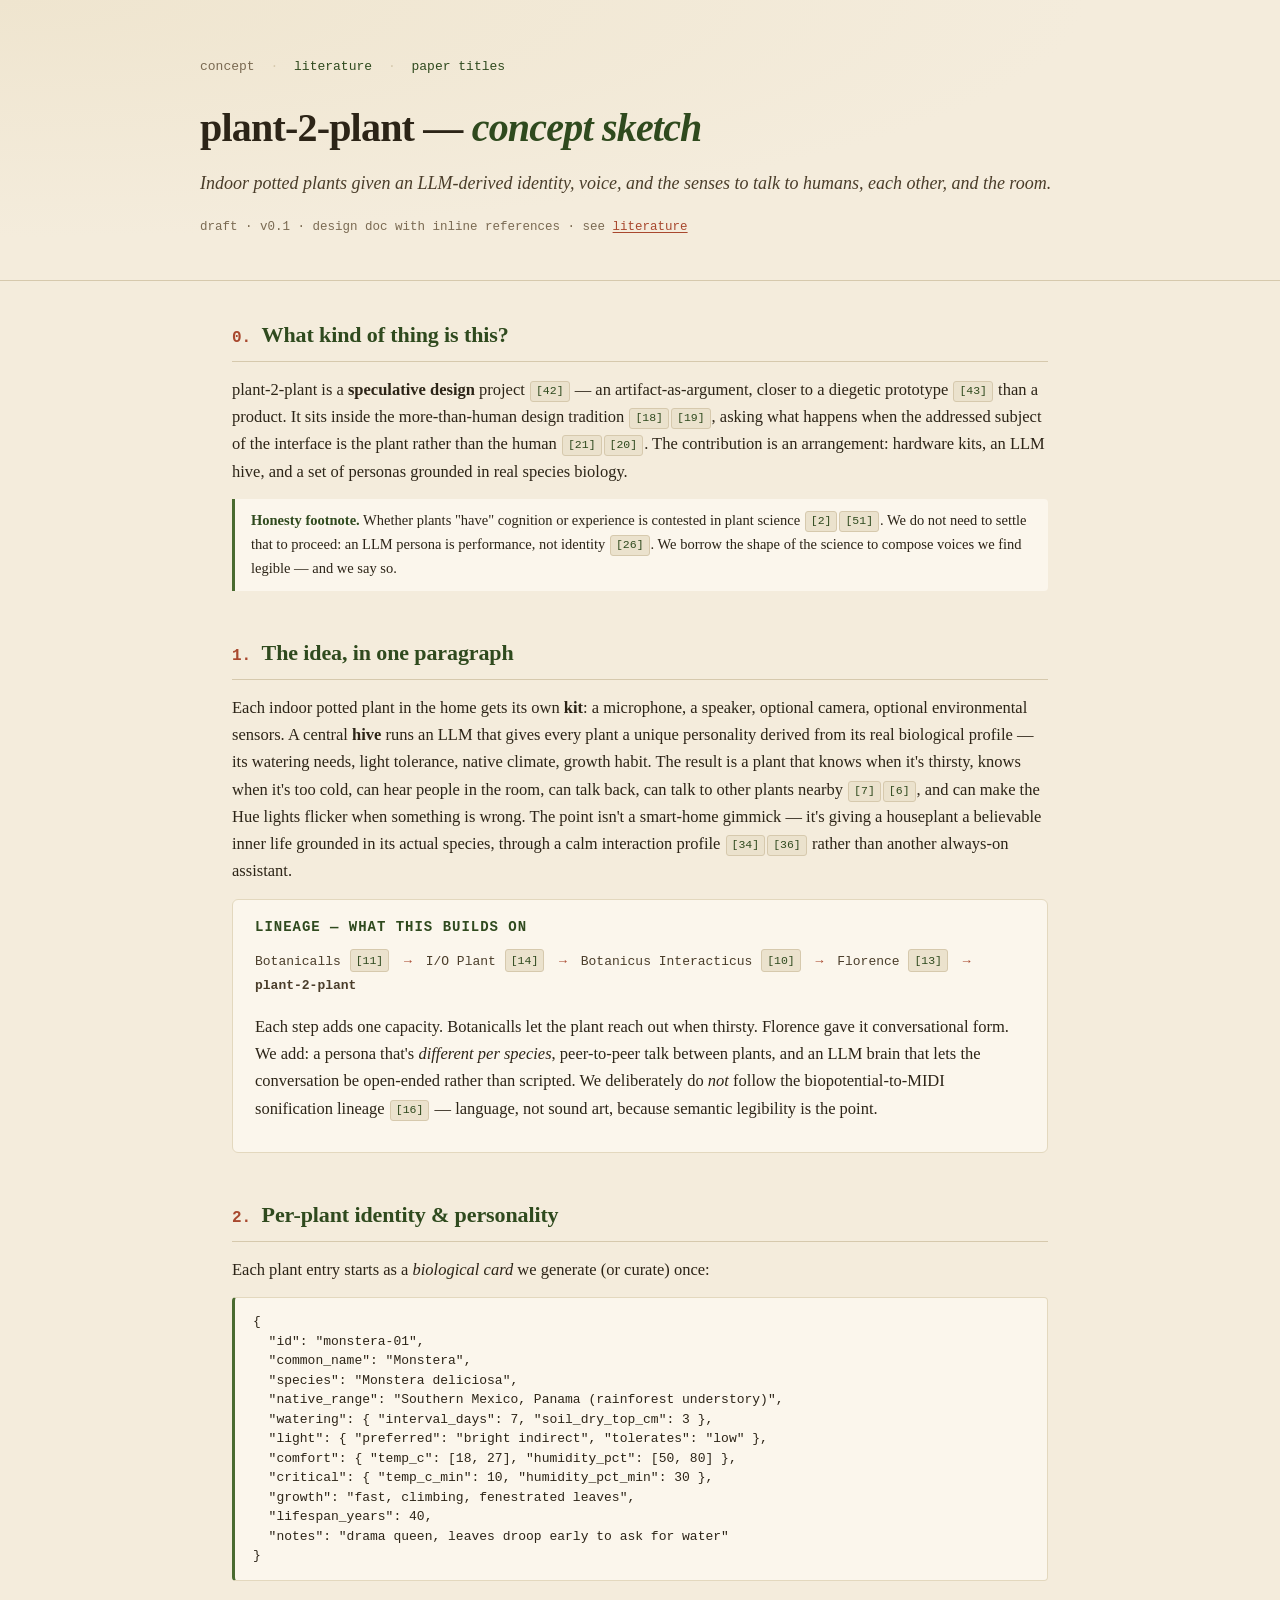
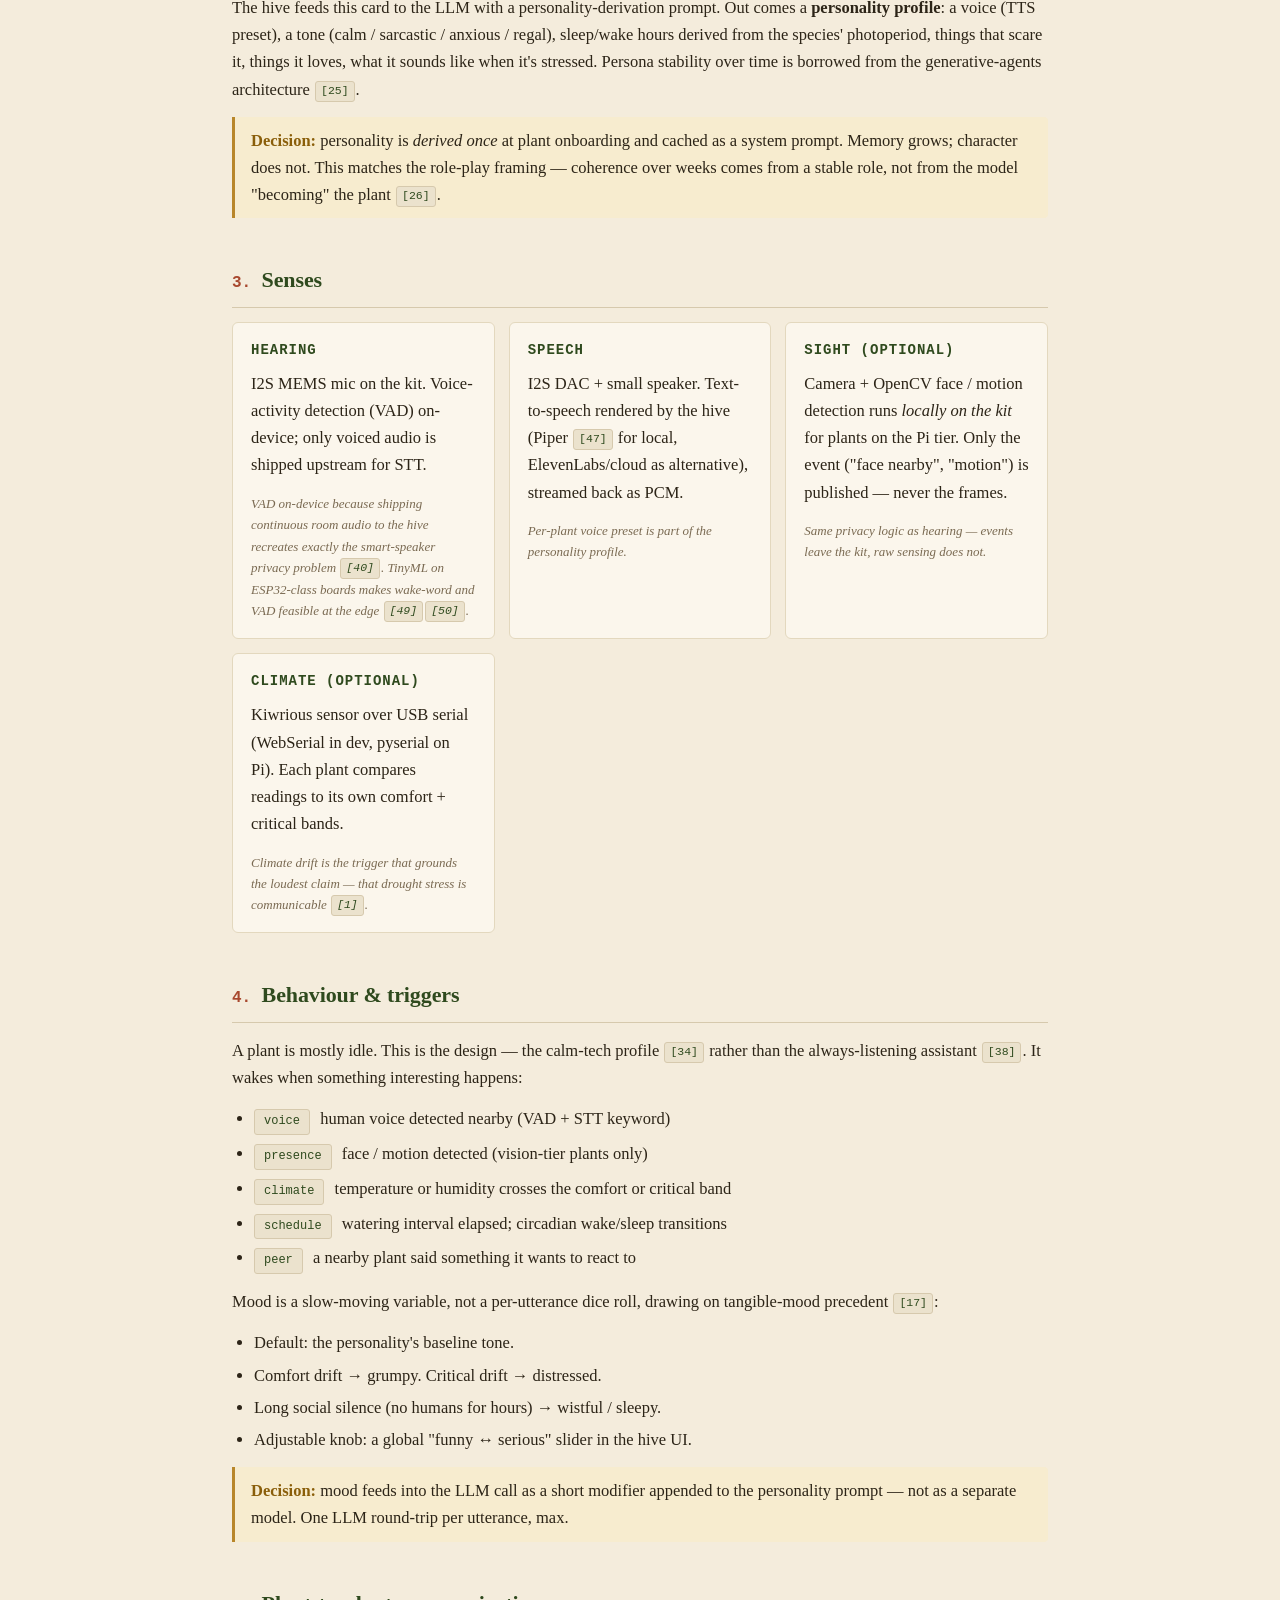
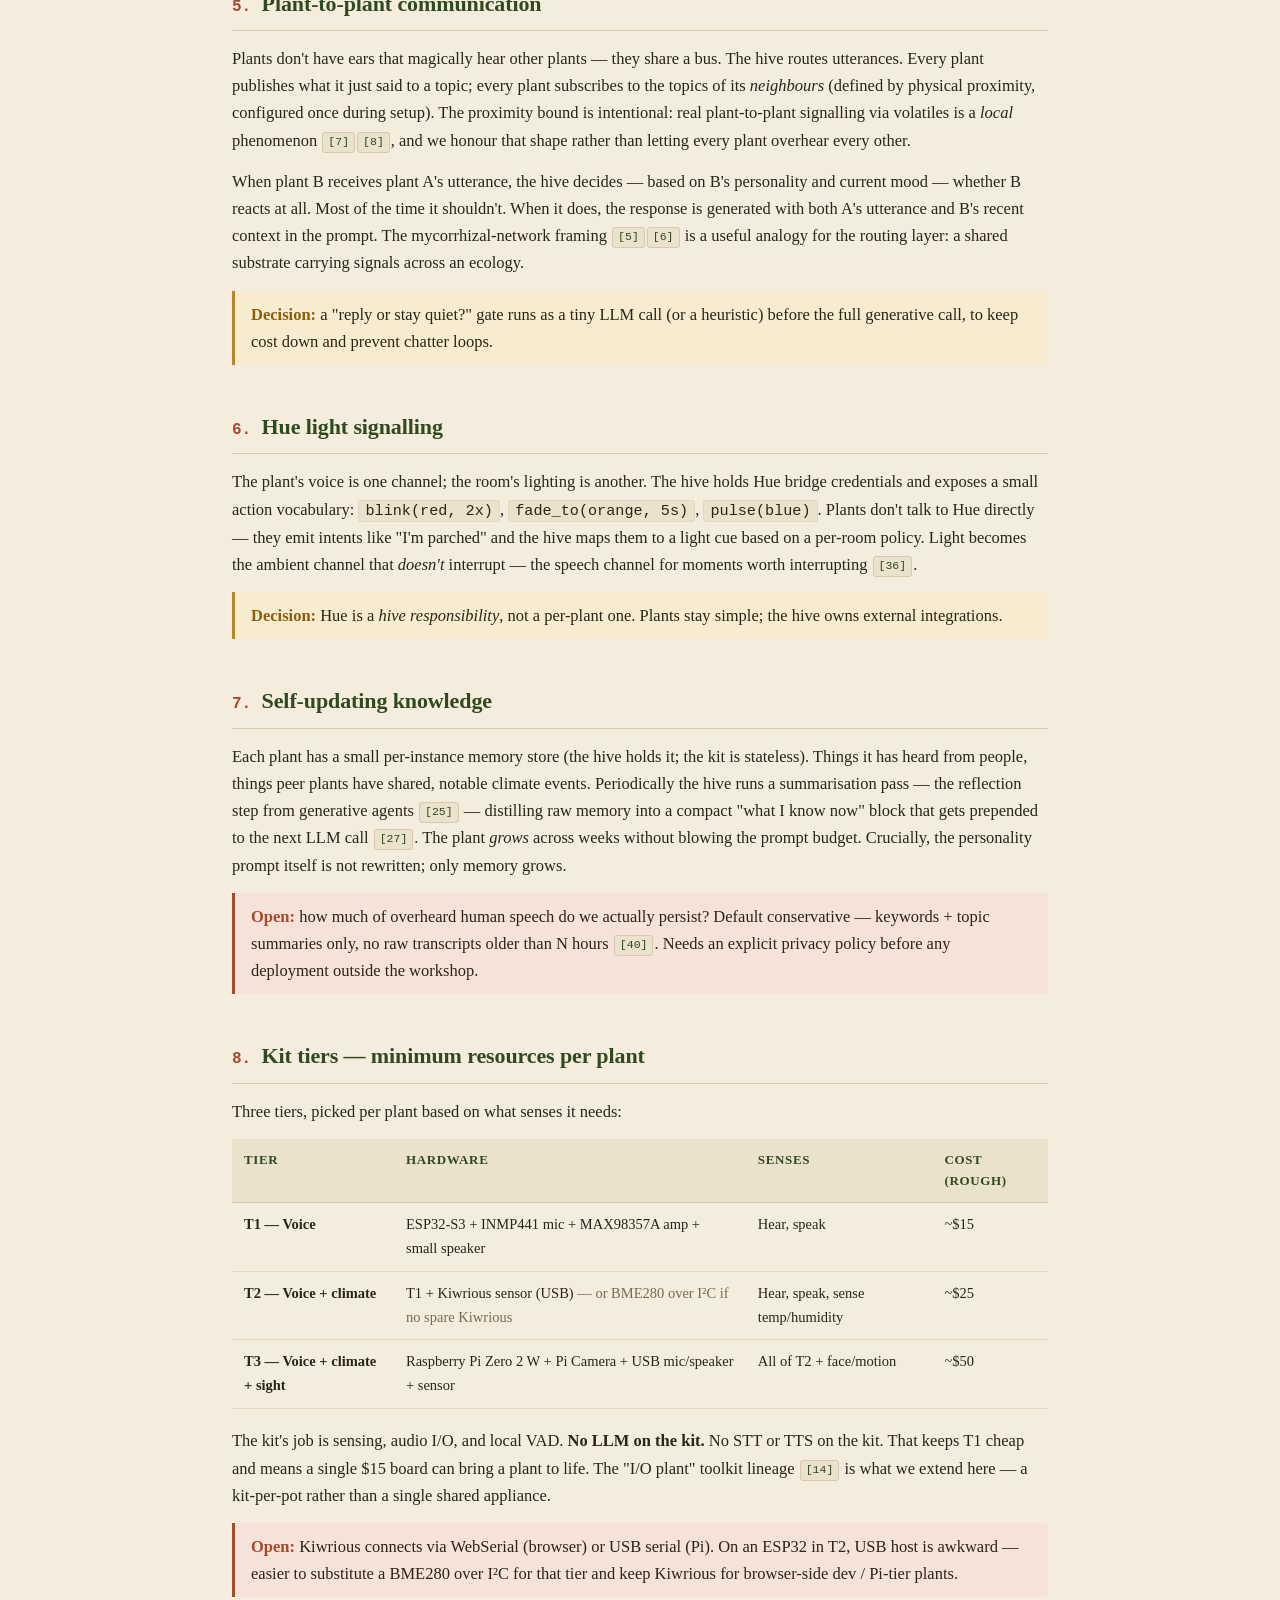
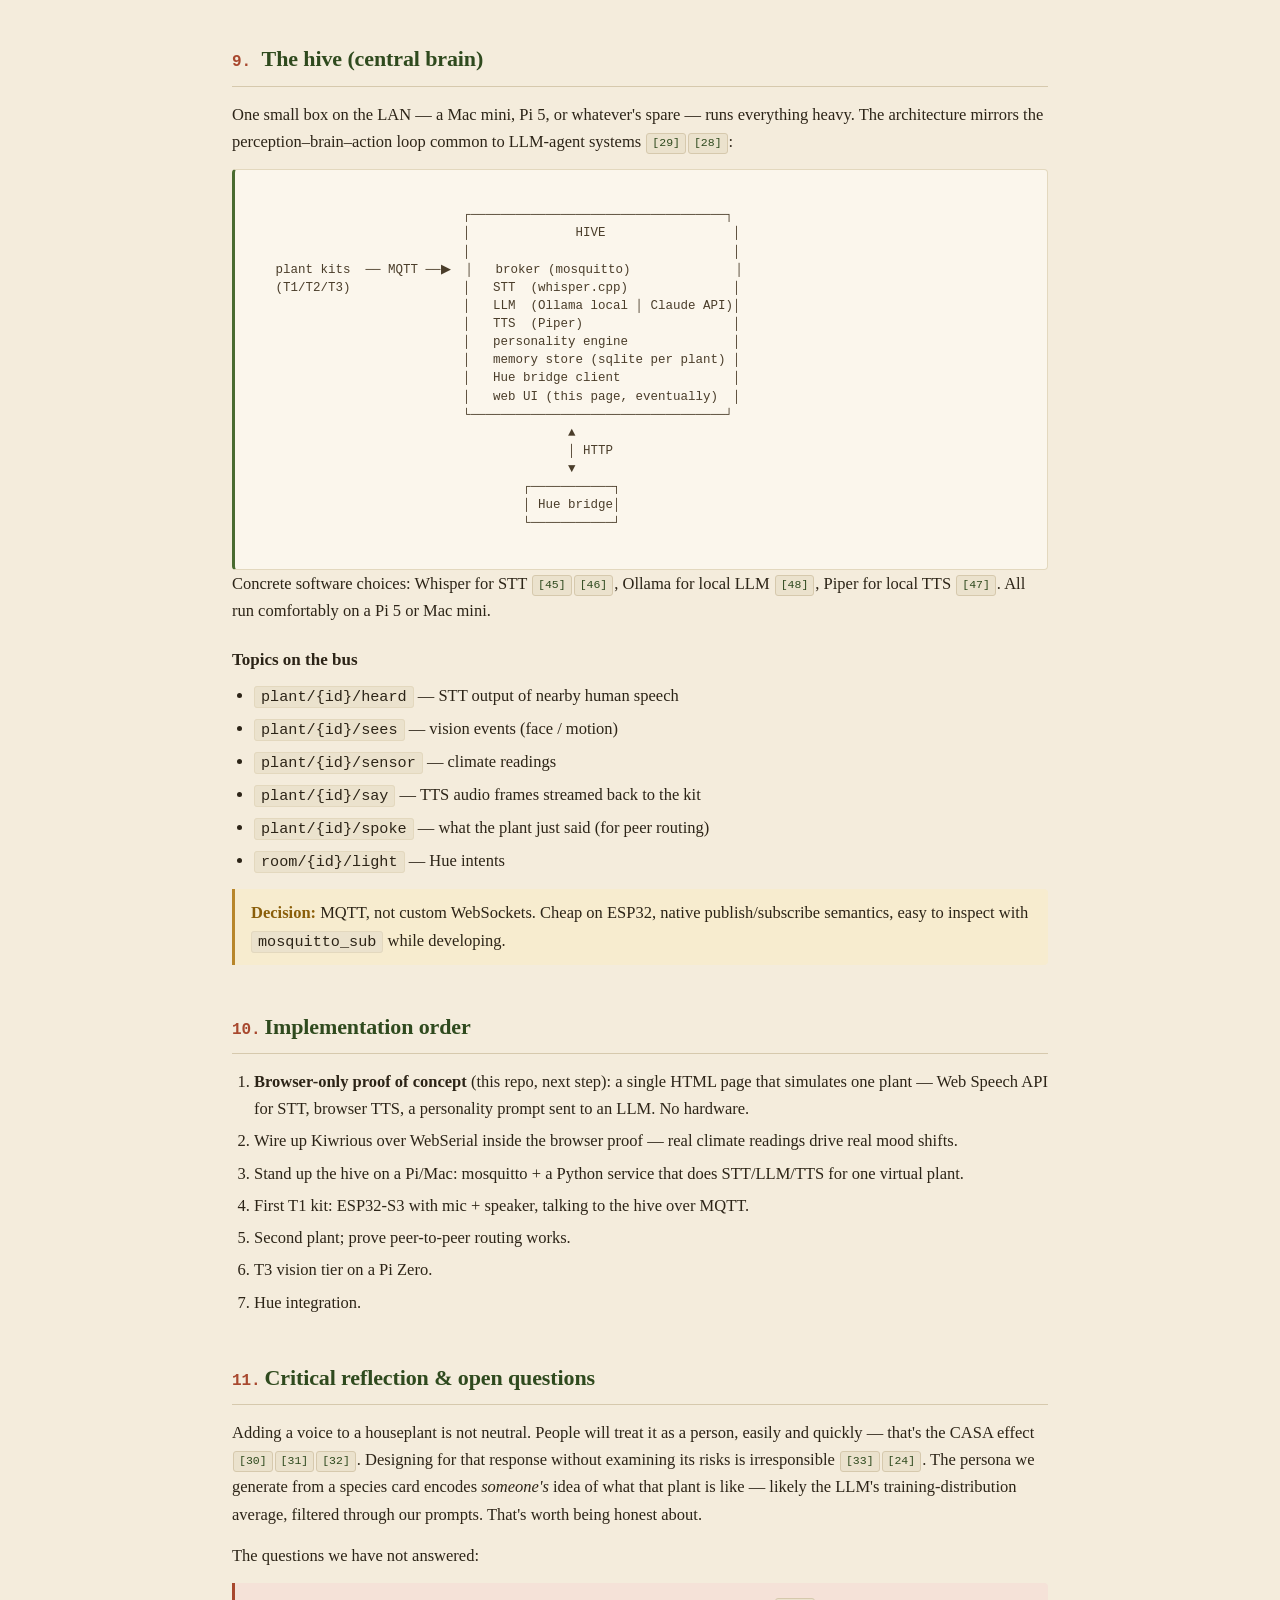
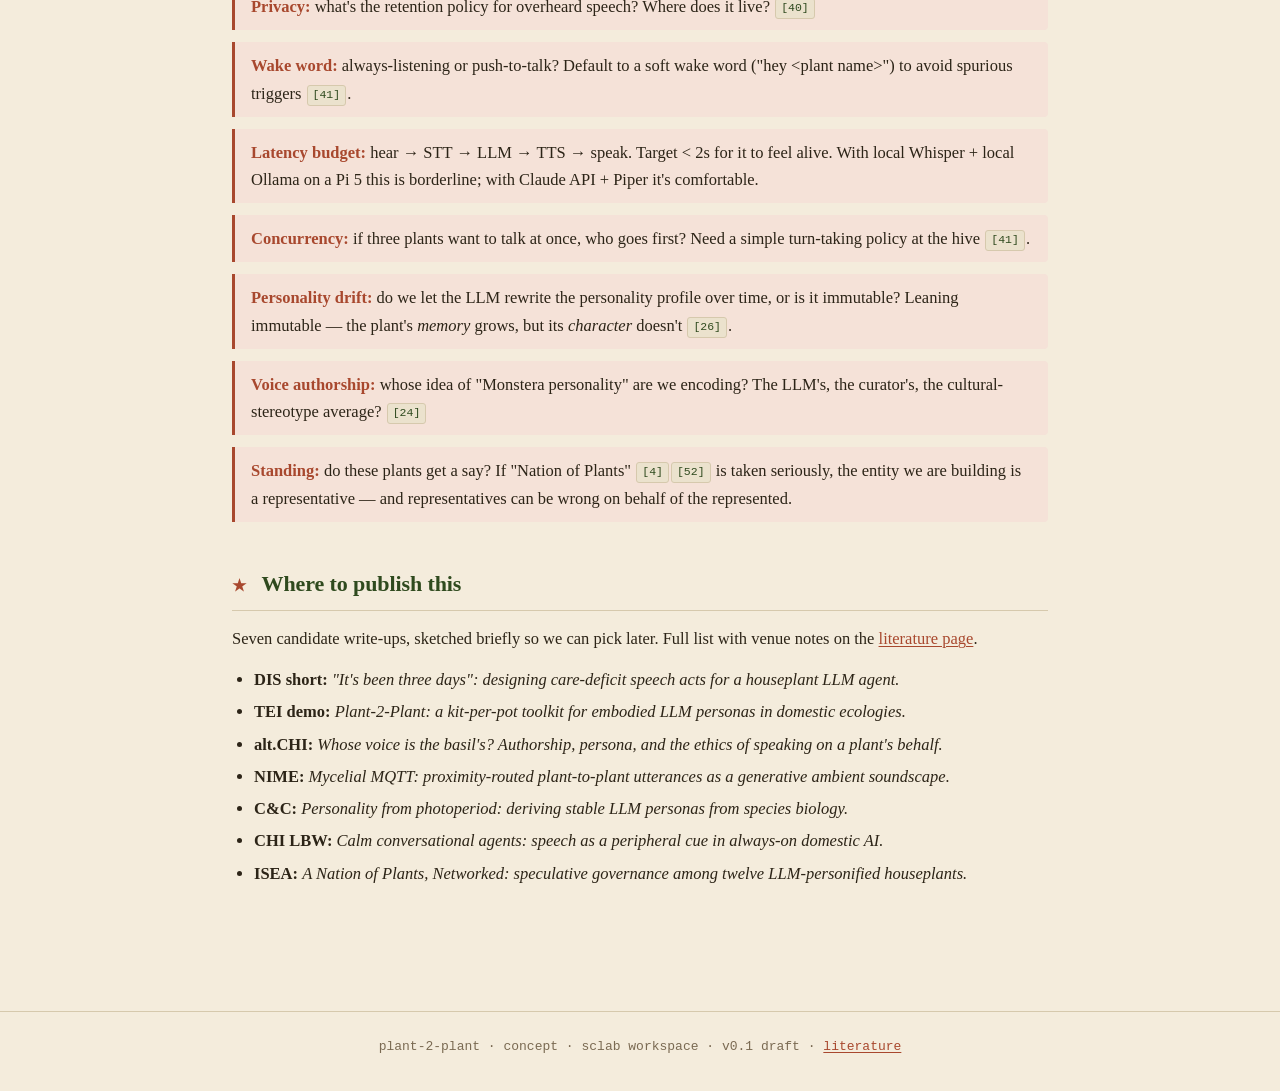
==== commit 0b1feee8: "Switch citations to ACM-style [1]..[55] numbering Entries are numbered in bibliography order; anchor" ====
--- a/index.html
+++ b/index.html
@@ -223,29 +223,29 @@
 <section>
   <h2><span class="num">0.</span>What kind of thing is this?</h2>
   <p>
-    plant-2-plant is a <strong>speculative design</strong> project <a class="cite" href="literature.html#cite-dunne2013">[dunne2013]</a> — an artifact-as-argument, closer to a diegetic prototype <a class="cite" href="literature.html#cite-bleecker2009">[bleecker2009]</a> than a product. It sits inside the more-than-human design tradition <a class="cite" href="literature.html#cite-giaccardi2020">[giaccardi2020]</a><a class="cite" href="literature.html#cite-coulton2021">[coulton2021]</a>, asking what happens when the addressed subject of the interface is the plant rather than the human <a class="cite" href="literature.html#cite-smith2017">[smith2017]</a><a class="cite" href="literature.html#cite-liu2018">[liu2018]</a>. The contribution is an arrangement: hardware kits, an LLM hive, and a set of personas grounded in real species biology.
+    plant-2-plant is a <strong>speculative design</strong> project <a class="cite" href="literature.html#cite-dunne2013">[42]</a> — an artifact-as-argument, closer to a diegetic prototype <a class="cite" href="literature.html#cite-bleecker2009">[43]</a> than a product. It sits inside the more-than-human design tradition <a class="cite" href="literature.html#cite-giaccardi2020">[18]</a><a class="cite" href="literature.html#cite-coulton2021">[19]</a>, asking what happens when the addressed subject of the interface is the plant rather than the human <a class="cite" href="literature.html#cite-smith2017">[21]</a><a class="cite" href="literature.html#cite-liu2018">[20]</a>. The contribution is an arrangement: hardware kits, an LLM hive, and a set of personas grounded in real species biology.
   </p>
   <div class="honesty">
-    <strong>Honesty footnote.</strong> Whether plants "have" cognition or experience is contested in plant science <a class="cite" href="literature.html#cite-mancuso2015">[mancuso2015]</a><a class="cite" href="literature.html#cite-taiz2019">[taiz2019]</a>. We do not need to settle that to proceed: an LLM persona is performance, not identity <a class="cite" href="literature.html#cite-shanahan2023">[shanahan2023]</a>. We borrow the shape of the science to compose voices we find legible — and we say so.
+    <strong>Honesty footnote.</strong> Whether plants "have" cognition or experience is contested in plant science <a class="cite" href="literature.html#cite-mancuso2015">[2]</a><a class="cite" href="literature.html#cite-taiz2019">[51]</a>. We do not need to settle that to proceed: an LLM persona is performance, not identity <a class="cite" href="literature.html#cite-shanahan2023">[26]</a>. We borrow the shape of the science to compose voices we find legible — and we say so.
   </div>
 </section>
 
 <section>
   <h2><span class="num">1.</span>The idea, in one paragraph</h2>
   <p>
-    Each indoor potted plant in the home gets its own <strong>kit</strong>: a microphone, a speaker, optional camera, optional environmental sensors. A central <strong>hive</strong> runs an LLM that gives every plant a unique personality derived from its real biological profile — its watering needs, light tolerance, native climate, growth habit. The result is a plant that knows when it's thirsty, knows when it's too cold, can hear people in the room, can talk back, can talk to other plants nearby <a class="cite" href="literature.html#cite-karban2014">[karban2014]</a><a class="cite" href="literature.html#cite-simard2018">[simard2018]</a>, and can make the Hue lights flicker when something is wrong. The point isn't a smart-home gimmick — it's giving a houseplant a believable inner life grounded in its actual species, through a calm interaction profile <a class="cite" href="literature.html#cite-weiser1996">[weiser1996]</a><a class="cite" href="literature.html#cite-pousman2006">[pousman2006]</a> rather than another always-on assistant.
+    Each indoor potted plant in the home gets its own <strong>kit</strong>: a microphone, a speaker, optional camera, optional environmental sensors. A central <strong>hive</strong> runs an LLM that gives every plant a unique personality derived from its real biological profile — its watering needs, light tolerance, native climate, growth habit. The result is a plant that knows when it's thirsty, knows when it's too cold, can hear people in the room, can talk back, can talk to other plants nearby <a class="cite" href="literature.html#cite-karban2014">[7]</a><a class="cite" href="literature.html#cite-simard2018">[6]</a>, and can make the Hue lights flicker when something is wrong. The point isn't a smart-home gimmick — it's giving a houseplant a believable inner life grounded in its actual species, through a calm interaction profile <a class="cite" href="literature.html#cite-weiser1996">[34]</a><a class="cite" href="literature.html#cite-pousman2006">[36]</a> rather than another always-on assistant.
   </p>
 
   <div class="lineage">
     <h3>Lineage — what this builds on</h3>
     <p class="chain">
-      Botanicalls <a class="cite" href="literature.html#cite-botanicalls2006">[botanicalls2006]</a>
-      <span class="arrow">→</span> I/O Plant <a class="cite" href="literature.html#cite-kuribayashi2007">[kuribayashi2007]</a>
-      <span class="arrow">→</span> Botanicus Interacticus <a class="cite" href="literature.html#cite-poupyrev2012">[poupyrev2012]</a>
-      <span class="arrow">→</span> Florence <a class="cite" href="literature.html#cite-lee2017">[lee2017]</a>
+      Botanicalls <a class="cite" href="literature.html#cite-botanicalls2006">[11]</a>
+      <span class="arrow">→</span> I/O Plant <a class="cite" href="literature.html#cite-kuribayashi2007">[14]</a>
+      <span class="arrow">→</span> Botanicus Interacticus <a class="cite" href="literature.html#cite-poupyrev2012">[10]</a>
+      <span class="arrow">→</span> Florence <a class="cite" href="literature.html#cite-lee2017">[13]</a>
       <span class="arrow">→</span> <strong>plant-2-plant</strong>
     </p>
-    <p>Each step adds one capacity. Botanicalls let the plant reach out when thirsty. Florence gave it conversational form. We add: a persona that's <em>different per species</em>, peer-to-peer talk between plants, and an LLM brain that lets the conversation be open-ended rather than scripted. We deliberately do <em>not</em> follow the biopotential-to-MIDI sonification lineage <a class="cite" href="literature.html#cite-plantwave">[plantwave]</a> — language, not sound art, because semantic legibility is the point.</p>
+    <p>Each step adds one capacity. Botanicalls let the plant reach out when thirsty. Florence gave it conversational form. We add: a persona that's <em>different per species</em>, peer-to-peer talk between plants, and an LLM brain that lets the conversation be open-ended rather than scripted. We deliberately do <em>not</em> follow the biopotential-to-MIDI sonification lineage <a class="cite" href="literature.html#cite-plantwave">[16]</a> — language, not sound art, because semantic legibility is the point.</p>
   </div>
 </section>
 
@@ -266,10 +266,10 @@
   "notes": "drama queen, leaves droop early to ask for water"
 }</pre>
   <p>
-    The hive feeds this card to the LLM with a personality-derivation prompt. Out comes a <strong>personality profile</strong>: a voice (TTS preset), a tone (calm / sarcastic / anxious / regal), sleep/wake hours derived from the species' photoperiod, things that scare it, things it loves, what it sounds like when it's stressed. Persona stability over time is borrowed from the generative-agents architecture <a class="cite" href="literature.html#cite-park2023">[park2023]</a>.
+    The hive feeds this card to the LLM with a personality-derivation prompt. Out comes a <strong>personality profile</strong>: a voice (TTS preset), a tone (calm / sarcastic / anxious / regal), sleep/wake hours derived from the species' photoperiod, things that scare it, things it loves, what it sounds like when it's stressed. Persona stability over time is borrowed from the generative-agents architecture <a class="cite" href="literature.html#cite-park2023">[25]</a>.
   </p>
   <div class="decision">
-    <strong>Decision:</strong> personality is <em>derived once</em> at plant onboarding and cached as a system prompt. Memory grows; character does not. This matches the role-play framing — coherence over weeks comes from a stable role, not from the model "becoming" the plant <a class="cite" href="literature.html#cite-shanahan2023">[shanahan2023]</a>.
+    <strong>Decision:</strong> personality is <em>derived once</em> at plant onboarding and cached as a system prompt. Memory grows; character does not. This matches the role-play framing — coherence over weeks comes from a stable role, not from the model "becoming" the plant <a class="cite" href="literature.html#cite-shanahan2023">[26]</a>.
   </div>
 </section>
 
@@ -279,11 +279,11 @@
     <div class="card">
       <h3>Hearing</h3>
       <p>I2S MEMS mic on the kit. Voice-activity detection (VAD) on-device; only voiced audio is shipped upstream for STT.</p>
-      <div class="why">VAD on-device because shipping continuous room audio to the hive recreates exactly the smart-speaker privacy problem <a class="cite" href="literature.html#cite-lau2018">[lau2018]</a>. TinyML on ESP32-class boards makes wake-word and VAD feasible at the edge <a class="cite" href="literature.html#cite-warden2019tinyml">[warden2019tinyml]</a><a class="cite" href="literature.html#cite-banbury2021mlperftiny">[banbury2021mlperftiny]</a>.</div>
+      <div class="why">VAD on-device because shipping continuous room audio to the hive recreates exactly the smart-speaker privacy problem <a class="cite" href="literature.html#cite-lau2018">[40]</a>. TinyML on ESP32-class boards makes wake-word and VAD feasible at the edge <a class="cite" href="literature.html#cite-warden2019tinyml">[49]</a><a class="cite" href="literature.html#cite-banbury2021mlperftiny">[50]</a>.</div>
     </div>
     <div class="card">
       <h3>Speech</h3>
-      <p>I2S DAC + small speaker. Text-to-speech rendered by the hive (Piper <a class="cite" href="literature.html#cite-piper">[piper]</a> for local, ElevenLabs/cloud as alternative), streamed back as PCM.</p>
+      <p>I2S DAC + small speaker. Text-to-speech rendered by the hive (Piper <a class="cite" href="literature.html#cite-piper">[47]</a> for local, ElevenLabs/cloud as alternative), streamed back as PCM.</p>
       <div class="why">Per-plant voice preset is part of the personality profile.</div>
     </div>
     <div class="card">
@@ -294,14 +294,14 @@
     <div class="card">
       <h3>Climate (optional)</h3>
       <p>Kiwrious sensor over USB serial (WebSerial in dev, pyserial on Pi). Each plant compares readings to its own comfort + critical bands.</p>
-      <div class="why">Climate drift is the trigger that grounds the loudest claim — that drought stress is communicable <a class="cite" href="literature.html#cite-khait2023">[khait2023]</a>.</div>
+      <div class="why">Climate drift is the trigger that grounds the loudest claim — that drought stress is communicable <a class="cite" href="literature.html#cite-khait2023">[1]</a>.</div>
     </div>
   </div>
 </section>
 
 <section>
   <h2><span class="num">4.</span>Behaviour &amp; triggers</h2>
-  <p>A plant is mostly idle. This is the design — the calm-tech profile <a class="cite" href="literature.html#cite-weiser1996">[weiser1996]</a> rather than the always-listening assistant <a class="cite" href="literature.html#cite-porcheron2018">[porcheron2018]</a>. It wakes when something interesting happens:</p>
+  <p>A plant is mostly idle. This is the design — the calm-tech profile <a class="cite" href="literature.html#cite-weiser1996">[34]</a> rather than the always-listening assistant <a class="cite" href="literature.html#cite-porcheron2018">[38]</a>. It wakes when something interesting happens:</p>
   <ul>
     <li><span class="pill">voice</span> human voice detected nearby (VAD + STT keyword)</li>
     <li><span class="pill">presence</span> face / motion detected (vision-tier plants only)</li>
@@ -309,7 +309,7 @@
     <li><span class="pill">schedule</span> watering interval elapsed; circadian wake/sleep transitions</li>
     <li><span class="pill">peer</span> a nearby plant said something it wants to react to</li>
   </ul>
-  <p>Mood is a slow-moving variable, not a per-utterance dice roll, drawing on tangible-mood precedent <a class="cite" href="literature.html#cite-kim2021plant">[kim2021plant]</a>:</p>
+  <p>Mood is a slow-moving variable, not a per-utterance dice roll, drawing on tangible-mood precedent <a class="cite" href="literature.html#cite-kim2021plant">[17]</a>:</p>
   <ul>
     <li>Default: the personality's baseline tone.</li>
     <li>Comfort drift → grumpy. Critical drift → distressed.</li>
@@ -324,10 +324,10 @@
 <section>
   <h2><span class="num">5.</span>Plant-to-plant communication</h2>
   <p>
-    Plants don't have ears that magically hear other plants — they share a bus. The hive routes utterances. Every plant publishes what it just said to a topic; every plant subscribes to the topics of its <em>neighbours</em> (defined by physical proximity, configured once during setup). The proximity bound is intentional: real plant-to-plant signalling via volatiles is a <em>local</em> phenomenon <a class="cite" href="literature.html#cite-karban2014">[karban2014]</a><a class="cite" href="literature.html#cite-heil2010">[heil2010]</a>, and we honour that shape rather than letting every plant overhear every other.
-  </p>
-  <p>
-    When plant B receives plant A's utterance, the hive decides — based on B's personality and current mood — whether B reacts at all. Most of the time it shouldn't. When it does, the response is generated with both A's utterance and B's recent context in the prompt. The mycorrhizal-network framing <a class="cite" href="literature.html#cite-simard1997">[simard1997]</a><a class="cite" href="literature.html#cite-simard2018">[simard2018]</a> is a useful analogy for the routing layer: a shared substrate carrying signals across an ecology.
+    Plants don't have ears that magically hear other plants — they share a bus. The hive routes utterances. Every plant publishes what it just said to a topic; every plant subscribes to the topics of its <em>neighbours</em> (defined by physical proximity, configured once during setup). The proximity bound is intentional: real plant-to-plant signalling via volatiles is a <em>local</em> phenomenon <a class="cite" href="literature.html#cite-karban2014">[7]</a><a class="cite" href="literature.html#cite-heil2010">[8]</a>, and we honour that shape rather than letting every plant overhear every other.
+  </p>
+  <p>
+    When plant B receives plant A's utterance, the hive decides — based on B's personality and current mood — whether B reacts at all. Most of the time it shouldn't. When it does, the response is generated with both A's utterance and B's recent context in the prompt. The mycorrhizal-network framing <a class="cite" href="literature.html#cite-simard1997">[5]</a><a class="cite" href="literature.html#cite-simard2018">[6]</a> is a useful analogy for the routing layer: a shared substrate carrying signals across an ecology.
   </p>
   <div class="decision">
     <strong>Decision:</strong> a "reply or stay quiet?" gate runs as a tiny LLM call (or a heuristic) before the full generative call, to keep cost down and prevent chatter loops.
@@ -337,7 +337,7 @@
 <section>
   <h2><span class="num">6.</span>Hue light signalling</h2>
   <p>
-    The plant's voice is one channel; the room's lighting is another. The hive holds Hue bridge credentials and exposes a small action vocabulary: <code>blink(red, 2x)</code>, <code>fade_to(orange, 5s)</code>, <code>pulse(blue)</code>. Plants don't talk to Hue directly — they emit intents like "I'm parched" and the hive maps them to a light cue based on a per-room policy. Light becomes the ambient channel that <em>doesn't</em> interrupt — the speech channel for moments worth interrupting <a class="cite" href="literature.html#cite-pousman2006">[pousman2006]</a>.
+    The plant's voice is one channel; the room's lighting is another. The hive holds Hue bridge credentials and exposes a small action vocabulary: <code>blink(red, 2x)</code>, <code>fade_to(orange, 5s)</code>, <code>pulse(blue)</code>. Plants don't talk to Hue directly — they emit intents like "I'm parched" and the hive maps them to a light cue based on a per-room policy. Light becomes the ambient channel that <em>doesn't</em> interrupt — the speech channel for moments worth interrupting <a class="cite" href="literature.html#cite-pousman2006">[36]</a>.
   </p>
   <div class="decision">
     <strong>Decision:</strong> Hue is a <em>hive responsibility</em>, not a per-plant one. Plants stay simple; the hive owns external integrations.
@@ -347,10 +347,10 @@
 <section>
   <h2><span class="num">7.</span>Self-updating knowledge</h2>
   <p>
-    Each plant has a small per-instance memory store (the hive holds it; the kit is stateless). Things it has heard from people, things peer plants have shared, notable climate events. Periodically the hive runs a summarisation pass — the reflection step from generative agents <a class="cite" href="literature.html#cite-park2023">[park2023]</a> — distilling raw memory into a compact "what I know now" block that gets prepended to the next LLM call <a class="cite" href="literature.html#cite-zhong2024memorybank">[zhong2024memorybank]</a>. The plant <em>grows</em> across weeks without blowing the prompt budget. Crucially, the personality prompt itself is not rewritten; only memory grows.
+    Each plant has a small per-instance memory store (the hive holds it; the kit is stateless). Things it has heard from people, things peer plants have shared, notable climate events. Periodically the hive runs a summarisation pass — the reflection step from generative agents <a class="cite" href="literature.html#cite-park2023">[25]</a> — distilling raw memory into a compact "what I know now" block that gets prepended to the next LLM call <a class="cite" href="literature.html#cite-zhong2024memorybank">[27]</a>. The plant <em>grows</em> across weeks without blowing the prompt budget. Crucially, the personality prompt itself is not rewritten; only memory grows.
   </p>
   <div class="open">
-    <strong>Open:</strong> how much of overheard human speech do we actually persist? Default conservative — keywords + topic summaries only, no raw transcripts older than N hours <a class="cite" href="literature.html#cite-lau2018">[lau2018]</a>. Needs an explicit privacy policy before any deployment outside the workshop.
+    <strong>Open:</strong> how much of overheard human speech do we actually persist? Default conservative — keywords + topic summaries only, no raw transcripts older than N hours <a class="cite" href="literature.html#cite-lau2018">[40]</a>. Needs an explicit privacy policy before any deployment outside the workshop.
   </div>
 </section>
 
@@ -383,7 +383,7 @@
     </tbody>
   </table>
   <p>
-    The kit's job is sensing, audio I/O, and local VAD. <strong>No LLM on the kit.</strong> No STT or TTS on the kit. That keeps T1 cheap and means a single $15 board can bring a plant to life. The "I/O plant" toolkit lineage <a class="cite" href="literature.html#cite-kuribayashi2007">[kuribayashi2007]</a> is what we extend here — a kit-per-pot rather than a single shared appliance.
+    The kit's job is sensing, audio I/O, and local VAD. <strong>No LLM on the kit.</strong> No STT or TTS on the kit. That keeps T1 cheap and means a single $15 board can bring a plant to life. The "I/O plant" toolkit lineage <a class="cite" href="literature.html#cite-kuribayashi2007">[14]</a> is what we extend here — a kit-per-pot rather than a single shared appliance.
   </p>
   <div class="open">
     <strong>Open:</strong> Kiwrious connects via WebSerial (browser) or USB serial (Pi). On an ESP32 in T2, USB host is awkward — easier to substitute a BME280 over I²C for that tier and keep Kiwrious for browser-side dev / Pi-tier plants.
@@ -392,7 +392,7 @@
 
 <section>
   <h2><span class="num">9.</span>The hive (central brain)</h2>
-  <p>One small box on the LAN — a Mac mini, Pi 5, or whatever's spare — runs everything heavy. The architecture mirrors the perception–brain–action loop common to LLM-agent systems <a class="cite" href="literature.html#cite-xi2024agentsurvey">[xi2024agentsurvey]</a><a class="cite" href="literature.html#cite-wang2024survey">[wang2024survey]</a>:</p>
+  <p>One small box on the LAN — a Mac mini, Pi 5, or whatever's spare — runs everything heavy. The architecture mirrors the perception–brain–action loop common to LLM-agent systems <a class="cite" href="literature.html#cite-xi2024agentsurvey">[29]</a><a class="cite" href="literature.html#cite-wang2024survey">[28]</a>:</p>
   <div class="ascii">
                             ┌──────────────────────────────────┐
                             │              HIVE                 │
@@ -413,7 +413,7 @@
                                     │ Hue bridge│
                                     └───────────┘
   </div>
-  <p>Concrete software choices: Whisper for STT <a class="cite" href="literature.html#cite-radford2022whisper">[radford2022whisper]</a><a class="cite" href="literature.html#cite-whispercpp">[whispercpp]</a>, Ollama for local LLM <a class="cite" href="literature.html#cite-ollama">[ollama]</a>, Piper for local TTS <a class="cite" href="literature.html#cite-piper">[piper]</a>. All run comfortably on a Pi 5 or Mac mini.</p>
+  <p>Concrete software choices: Whisper for STT <a class="cite" href="literature.html#cite-radford2022whisper">[45]</a><a class="cite" href="literature.html#cite-whispercpp">[46]</a>, Ollama for local LLM <a class="cite" href="literature.html#cite-ollama">[48]</a>, Piper for local TTS <a class="cite" href="literature.html#cite-piper">[47]</a>. All run comfortably on a Pi 5 or Mac mini.</p>
   <h3>Topics on the bus</h3>
   <ul>
     <li><code>plant/{id}/heard</code> — STT output of nearby human speech</li>
@@ -444,16 +444,16 @@
 <section>
   <h2><span class="num">11.</span>Critical reflection &amp; open questions</h2>
   <p>
-    Adding a voice to a houseplant is not neutral. People will treat it as a person, easily and quickly — that's the CASA effect <a class="cite" href="literature.html#cite-reeves1996">[reeves1996]</a><a class="cite" href="literature.html#cite-nass2000">[nass2000]</a><a class="cite" href="literature.html#cite-epley2007">[epley2007]</a>. Designing for that response without examining its risks is irresponsible <a class="cite" href="literature.html#cite-salles2020">[salles2020]</a><a class="cite" href="literature.html#cite-sondergaard2020">[sondergaard2020]</a>. The persona we generate from a species card encodes <em>someone's</em> idea of what that plant is like — likely the LLM's training-distribution average, filtered through our prompts. That's worth being honest about.
+    Adding a voice to a houseplant is not neutral. People will treat it as a person, easily and quickly — that's the CASA effect <a class="cite" href="literature.html#cite-reeves1996">[30]</a><a class="cite" href="literature.html#cite-nass2000">[31]</a><a class="cite" href="literature.html#cite-epley2007">[32]</a>. Designing for that response without examining its risks is irresponsible <a class="cite" href="literature.html#cite-salles2020">[33]</a><a class="cite" href="literature.html#cite-sondergaard2020">[24]</a>. The persona we generate from a species card encodes <em>someone's</em> idea of what that plant is like — likely the LLM's training-distribution average, filtered through our prompts. That's worth being honest about.
   </p>
   <p>The questions we have not answered:</p>
-  <div class="open"><strong>Privacy:</strong> what's the retention policy for overheard speech? Where does it live? <a class="cite" href="literature.html#cite-lau2018">[lau2018]</a></div>
-  <div class="open"><strong>Wake word:</strong> always-listening or push-to-talk? Default to a soft wake word ("hey &lt;plant name&gt;") to avoid spurious triggers <a class="cite" href="literature.html#cite-clark2019voice">[clark2019voice]</a>.</div>
+  <div class="open"><strong>Privacy:</strong> what's the retention policy for overheard speech? Where does it live? <a class="cite" href="literature.html#cite-lau2018">[40]</a></div>
+  <div class="open"><strong>Wake word:</strong> always-listening or push-to-talk? Default to a soft wake word ("hey &lt;plant name&gt;") to avoid spurious triggers <a class="cite" href="literature.html#cite-clark2019voice">[41]</a>.</div>
   <div class="open"><strong>Latency budget:</strong> hear → STT → LLM → TTS → speak. Target &lt; 2s for it to feel alive. With local Whisper + local Ollama on a Pi 5 this is borderline; with Claude API + Piper it's comfortable.</div>
-  <div class="open"><strong>Concurrency:</strong> if three plants want to talk at once, who goes first? Need a simple turn-taking policy at the hive <a class="cite" href="literature.html#cite-clark2019voice">[clark2019voice]</a>.</div>
-  <div class="open"><strong>Personality drift:</strong> do we let the LLM rewrite the personality profile over time, or is it immutable? Leaning immutable — the plant's <em>memory</em> grows, but its <em>character</em> doesn't <a class="cite" href="literature.html#cite-shanahan2023">[shanahan2023]</a>.</div>
-  <div class="open"><strong>Voice authorship:</strong> whose idea of "Monstera personality" are we encoding? The LLM's, the curator's, the cultural-stereotype average? <a class="cite" href="literature.html#cite-sondergaard2020">[sondergaard2020]</a></div>
-  <div class="open"><strong>Standing:</strong> do these plants get a say? If "Nation of Plants" <a class="cite" href="literature.html#cite-mancuso2021">[mancuso2021]</a><a class="cite" href="literature.html#cite-hall2011">[hall2011]</a> is taken seriously, the entity we are building is a representative — and representatives can be wrong on behalf of the represented.</div>
+  <div class="open"><strong>Concurrency:</strong> if three plants want to talk at once, who goes first? Need a simple turn-taking policy at the hive <a class="cite" href="literature.html#cite-clark2019voice">[41]</a>.</div>
+  <div class="open"><strong>Personality drift:</strong> do we let the LLM rewrite the personality profile over time, or is it immutable? Leaning immutable — the plant's <em>memory</em> grows, but its <em>character</em> doesn't <a class="cite" href="literature.html#cite-shanahan2023">[26]</a>.</div>
+  <div class="open"><strong>Voice authorship:</strong> whose idea of "Monstera personality" are we encoding? The LLM's, the curator's, the cultural-stereotype average? <a class="cite" href="literature.html#cite-sondergaard2020">[24]</a></div>
+  <div class="open"><strong>Standing:</strong> do these plants get a say? If "Nation of Plants" <a class="cite" href="literature.html#cite-mancuso2021">[4]</a><a class="cite" href="literature.html#cite-hall2011">[52]</a> is taken seriously, the entity we are building is a representative — and representatives can be wrong on behalf of the represented.</div>
 </section>
 
 <section>
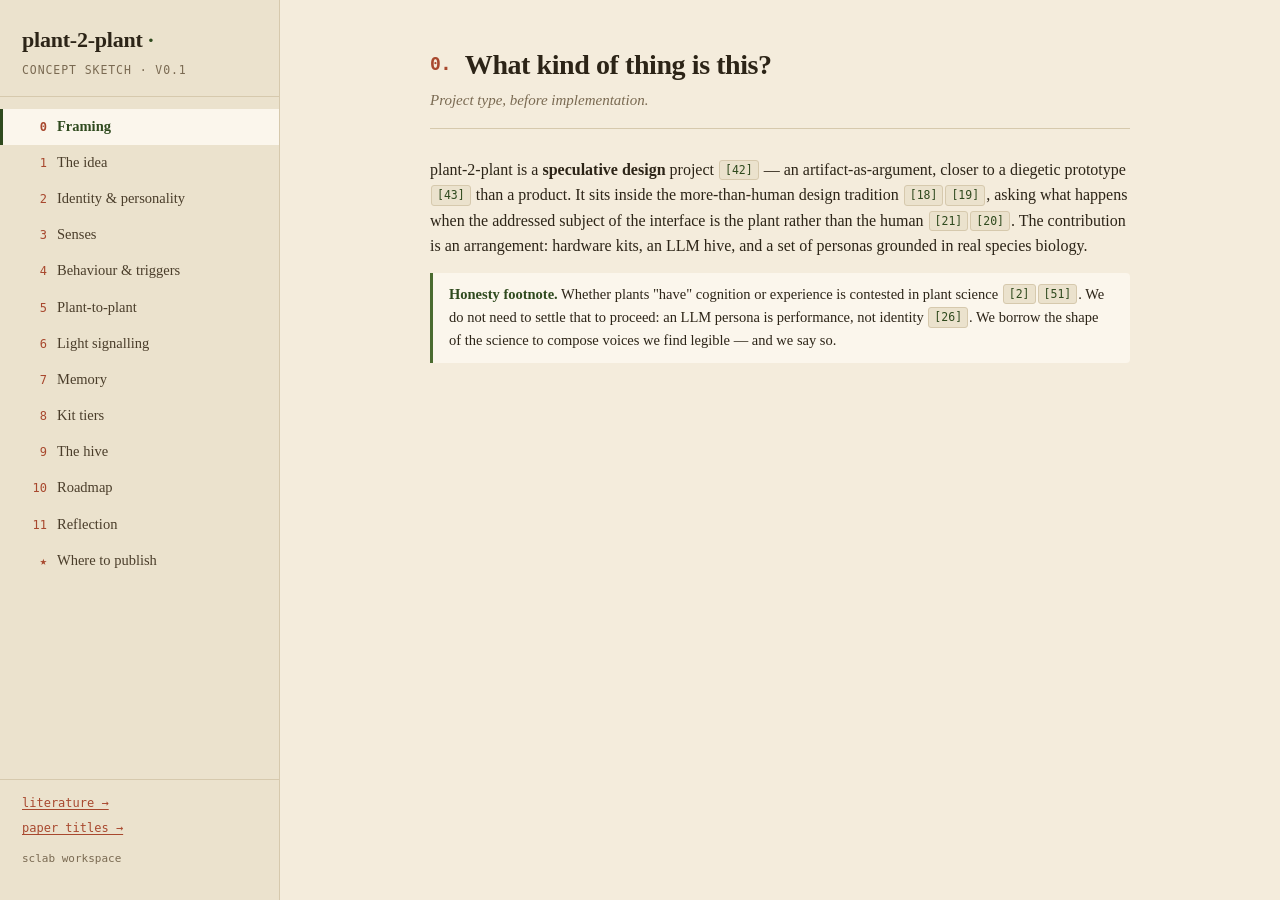
==== commit ee75e782: "Restructure concept doc as sidebar SPA — one section per screen Replace the long-scroll layout with " ====
--- a/index.html
+++ b/index.html
@@ -19,6 +19,7 @@
     --line:      #d6c9ad;
     --line-soft: #e3d8be;
     --mono: ui-monospace, SFMono-Regular, Menlo, Consolas, monospace;
+    --sidebar-w: 280px;
   }
   * { box-sizing: border-box; }
   html, body {
@@ -26,53 +27,132 @@
     background: var(--bg);
     color: var(--ink);
     font-family: "Iowan Old Style", "Palatino Linotype", Palatino, Georgia, serif;
-    line-height: 1.65; font-size: 16.5px;
-  }
-  a { color: var(--clay); text-decoration: underline; text-decoration-thickness: 1px;
-    text-underline-offset: 2px; }
-  a:hover { color: var(--leaf-deep); }
-
-  header {
-    padding: 56px 32px 28px;
+    line-height: 1.6; font-size: 16px;
+    height: 100vh; overflow: hidden;
+  }
+  body { display: flex; }
+
+  /* ── Sidebar ─────────────────────────────────────────────── */
+  .sidebar {
+    width: var(--sidebar-w);
+    flex-shrink: 0;
+    height: 100vh;
+    background: var(--bg-soft);
+    border-right: 1px solid var(--line);
+    display: flex; flex-direction: column;
+    overflow: hidden;
+  }
+  .sidebar-header {
+    padding: 22px 22px 16px;
     border-bottom: 1px solid var(--line);
-    background:
-      radial-gradient(ellipse at top left, #efe5cf 0%, transparent 60%),
-      var(--bg);
-  }
-  header .wrap { max-width: 880px; margin: 0 auto; }
-  nav.crumbs {
-    font-family: var(--mono); font-size: 13px; color: var(--muted);
-    margin-bottom: 18px;
-  }
-  nav.crumbs a { color: var(--leaf-deep); text-decoration: none; }
-  nav.crumbs a:hover { text-decoration: underline; }
-  nav.crumbs .sep { margin: 0 8px; color: var(--line); }
-  header h1 {
-    margin: 0 0 8px; font-size: 40px; letter-spacing: -0.02em;
+  }
+  .sidebar-header h1 {
+    margin: 0; font-size: 22px;
+    color: var(--ink); letter-spacing: -0.01em; font-weight: 700;
+  }
+  .sidebar-header h1 .leaf { color: var(--leaf-deep); font-style: italic; }
+  .sidebar-header .subtitle {
+    font-family: var(--mono); font-size: 11.5px;
+    color: var(--muted); margin: 4px 0 0;
+    text-transform: uppercase; letter-spacing: 0.08em;
+  }
+
+  .side-nav {
+    flex: 1; overflow-y: auto;
+    padding: 12px 0;
+    display: flex; flex-direction: column;
+  }
+  .nav-link {
+    display: flex; align-items: baseline; gap: 10px;
+    padding: 8px 22px;
+    background: transparent; border: none;
+    text-align: left; cursor: pointer;
+    font: inherit;
+    color: var(--ink-soft);
+    border-left: 3px solid transparent;
+    transition: background 0.08s, color 0.08s, border-color 0.08s;
+    width: 100%;
+  }
+  .nav-link:hover {
+    background: var(--panel);
+    color: var(--ink);
+  }
+  .nav-link.active {
+    background: var(--panel);
+    color: var(--leaf-deep);
+    border-left-color: var(--leaf-deep);
+    font-weight: 700;
+  }
+  .nav-link .num {
+    font-family: var(--mono); font-size: 12px;
+    color: var(--clay);
+    min-width: 22px; text-align: right;
+    flex-shrink: 0;
+  }
+  .nav-link.active .num { color: var(--clay); }
+  .nav-link .label {
+    font-size: 14.5px;
+    line-height: 1.35;
+  }
+
+  .sidebar-footer {
+    padding: 14px 22px 18px;
+    border-top: 1px solid var(--line);
+    font-family: var(--mono); font-size: 12px;
+    display: flex; flex-direction: column; gap: 6px;
+  }
+  .sidebar-footer a {
+    color: var(--clay); text-decoration: none;
+  }
+  .sidebar-footer a:hover { color: var(--leaf-deep); text-decoration: underline; }
+  .sidebar-footer .meta {
+    color: var(--muted); margin-top: 6px; font-size: 11px;
+  }
+
+  /* ── Main pane ───────────────────────────────────────────── */
+  main {
+    flex: 1;
+    height: 100vh;
+    overflow-y: auto;
+    overflow-x: hidden;
+    position: relative;
+  }
+  .menu-toggle {
+    display: none;
+    position: absolute; top: 14px; right: 16px;
+    background: var(--panel); border: 1px solid var(--line);
+    color: var(--ink); font-size: 18px;
+    width: 38px; height: 38px; border-radius: 4px;
+    cursor: pointer; z-index: 10;
+  }
+
+  .view-container { display: none; }
+  .view-container.active { display: block; }
+
+  .view-inner {
+    max-width: 780px;
+    margin: 0 auto;
+    padding: 48px 40px 80px;
+  }
+
+  h2 {
+    font-size: 28px; margin: 0 0 6px;
     color: var(--ink); font-weight: 700;
-  }
-  header h1 .leaf { color: var(--leaf-deep); font-style: italic; }
-  header .tagline {
-    color: var(--ink-soft); margin: 0 0 18px; font-size: 18px;
-    font-style: italic;
-  }
-  header .meta {
-    color: var(--muted); font-family: var(--mono); font-size: 12.5px;
-  }
-
-  main { max-width: 880px; margin: 0 auto; padding: 36px 32px 80px; }
-  section { margin: 0 0 44px; }
-  h2 {
-    font-size: 22px; margin: 0 0 14px; padding-bottom: 8px;
-    border-bottom: 1px solid var(--line);
-    color: var(--leaf-deep); letter-spacing: -0.005em; font-weight: 700;
+    letter-spacing: -0.015em;
+    line-height: 1.2;
   }
   h2 .num {
     display: inline-block; min-width: 1.6em;
-    font-family: var(--mono); font-size: 16px; color: var(--clay);
-    margin-right: 4px;
-  }
-  h3 { font-size: 17px; margin: 22px 0 8px; color: var(--ink); font-weight: 700; }
+    font-family: var(--mono); font-size: 18px; color: var(--clay);
+    margin-right: 6px; vertical-align: 4px;
+  }
+  .view-subtitle {
+    color: var(--muted); font-style: italic;
+    font-size: 15px; margin: 0 0 28px;
+    padding-bottom: 16px; border-bottom: 1px solid var(--line);
+  }
+
+  h3 { font-size: 17px; margin: 24px 0 8px; color: var(--ink); font-weight: 700; }
   p { margin: 0 0 14px; }
   ul, ol { margin: 8px 0 14px 0; padding-left: 22px; }
   li { margin: 5px 0; }
@@ -107,10 +187,13 @@
     background: var(--leaf-deep); color: var(--bg);
     border-color: var(--leaf-deep);
   }
+  a:not(.cite):not(.nav-link) { color: var(--clay); text-decoration: underline;
+    text-decoration-thickness: 1px; text-underline-offset: 2px; }
+  a:not(.cite):not(.nav-link):hover { color: var(--leaf-deep); }
 
   .grid {
     display: grid; gap: 14px; margin: 14px 0;
-    grid-template-columns: repeat(auto-fit, minmax(260px, 1fr));
+    grid-template-columns: repeat(auto-fit, minmax(240px, 1fr));
   }
   .card {
     background: var(--panel);
@@ -119,7 +202,7 @@
     padding: 16px 18px;
   }
   .card h3 {
-    margin-top: 0; color: var(--leaf-deep); font-size: 14px;
+    margin-top: 0; color: var(--leaf-deep); font-size: 13px;
     text-transform: uppercase; letter-spacing: 0.07em;
     font-family: var(--mono); font-weight: 700;
   }
@@ -132,9 +215,9 @@
     border: 1px solid var(--line); margin-right: 6px;
   }
 
-  table { width: 100%; border-collapse: collapse; margin: 12px 0 18px; font-size: 14.5px; }
+  table { width: 100%; border-collapse: collapse; margin: 12px 0 18px; font-size: 14px; }
   th, td { text-align: left; padding: 10px 12px; border-bottom: 1px solid var(--line-soft); vertical-align: top; }
-  th { color: var(--leaf-deep); font-weight: 700; font-size: 13px;
+  th { color: var(--leaf-deep); font-weight: 700; font-size: 12.5px;
     text-transform: uppercase; letter-spacing: 0.05em;
     background: var(--bg-soft);
     border-bottom: 1px solid var(--line);
@@ -146,7 +229,7 @@
     border: 1px solid var(--line-soft);
     border-left: 3px solid var(--leaf);
     border-radius: 4px;
-    padding: 18px; font-family: var(--mono); font-size: 12.5px; line-height: 1.45;
+    padding: 16px; font-family: var(--mono); font-size: 11.5px; line-height: 1.45;
     color: var(--ink-soft); white-space: pre; overflow-x: auto;
   }
 
@@ -179,79 +262,116 @@
     padding: 16px 22px; margin: 14px 0 18px;
   }
   .lineage h3 {
-    margin: 0 0 10px; color: var(--leaf-deep); font-size: 14px;
+    margin: 0 0 10px; color: var(--leaf-deep); font-size: 13px;
     text-transform: uppercase; letter-spacing: 0.07em;
     font-family: var(--mono); font-weight: 700;
   }
   .lineage .chain {
-    font-family: var(--mono); font-size: 13px; color: var(--ink-soft);
+    font-family: var(--mono); font-size: 12.5px; color: var(--ink-soft);
     line-height: 1.9;
   }
   .lineage .chain .arrow { color: var(--clay); margin: 0 6px; }
 
-  footer {
-    color: var(--muted); font-size: 13px; text-align: center;
-    padding: 24px 32px 48px;
-    border-top: 1px solid var(--line);
-    font-family: var(--mono);
-  }
-
-  @media (max-width: 600px) {
-    header h1 { font-size: 30px; }
+  /* ── Mobile ──────────────────────────────────────────────── */
+  @media (max-width: 800px) {
+    body { display: block; height: auto; overflow: auto; }
+    html, body { height: auto; overflow: auto; }
+    .sidebar {
+      position: fixed; top: 0; left: 0;
+      width: 280px; height: 100vh;
+      transform: translateX(-100%);
+      transition: transform 0.2s ease;
+      z-index: 20;
+      box-shadow: 2px 0 12px rgba(0,0,0,0.08);
+    }
+    .sidebar.open { transform: translateX(0); }
+    main { width: 100%; height: auto; min-height: 100vh; }
+    .menu-toggle { display: flex; align-items: center; justify-content: center; }
+    .view-inner { padding: 56px 24px 60px; }
+    h2 { font-size: 24px; }
   }
 </style>
 </head>
 <body>
 
-<header>
-  <div class="wrap">
-    <nav class="crumbs">
-      <span>concept</span>
-      <span class="sep">·</span>
-      <a href="literature.html">literature</a>
-      <span class="sep">·</span>
-      <a href="literature.html#titles">paper titles</a>
-    </nav>
-    <h1>plant-2-plant — <span class="leaf">concept sketch</span></h1>
-    <p class="tagline">Indoor potted plants given an LLM-derived identity, voice, and the senses to talk to humans, each other, and the room.</p>
-    <p class="meta">draft · v0.1 · design doc with inline references · see <a href="literature.html">literature</a></p>
-  </div>
-</header>
-
-<main>
-
-<section>
-  <h2><span class="num">0.</span>What kind of thing is this?</h2>
-  <p>
-    plant-2-plant is a <strong>speculative design</strong> project <a class="cite" href="literature.html#cite-dunne2013">[42]</a> — an artifact-as-argument, closer to a diegetic prototype <a class="cite" href="literature.html#cite-bleecker2009">[43]</a> than a product. It sits inside the more-than-human design tradition <a class="cite" href="literature.html#cite-giaccardi2020">[18]</a><a class="cite" href="literature.html#cite-coulton2021">[19]</a>, asking what happens when the addressed subject of the interface is the plant rather than the human <a class="cite" href="literature.html#cite-smith2017">[21]</a><a class="cite" href="literature.html#cite-liu2018">[20]</a>. The contribution is an arrangement: hardware kits, an LLM hive, and a set of personas grounded in real species biology.
-  </p>
-  <div class="honesty">
-    <strong>Honesty footnote.</strong> Whether plants "have" cognition or experience is contested in plant science <a class="cite" href="literature.html#cite-mancuso2015">[2]</a><a class="cite" href="literature.html#cite-taiz2019">[51]</a>. We do not need to settle that to proceed: an LLM persona is performance, not identity <a class="cite" href="literature.html#cite-shanahan2023">[26]</a>. We borrow the shape of the science to compose voices we find legible — and we say so.
-  </div>
-</section>
-
-<section>
-  <h2><span class="num">1.</span>The idea, in one paragraph</h2>
-  <p>
-    Each indoor potted plant in the home gets its own <strong>kit</strong>: a microphone, a speaker, optional camera, optional environmental sensors. A central <strong>hive</strong> runs an LLM that gives every plant a unique personality derived from its real biological profile — its watering needs, light tolerance, native climate, growth habit. The result is a plant that knows when it's thirsty, knows when it's too cold, can hear people in the room, can talk back, can talk to other plants nearby <a class="cite" href="literature.html#cite-karban2014">[7]</a><a class="cite" href="literature.html#cite-simard2018">[6]</a>, and can make the Hue lights flicker when something is wrong. The point isn't a smart-home gimmick — it's giving a houseplant a believable inner life grounded in its actual species, through a calm interaction profile <a class="cite" href="literature.html#cite-weiser1996">[34]</a><a class="cite" href="literature.html#cite-pousman2006">[36]</a> rather than another always-on assistant.
-  </p>
-
-  <div class="lineage">
-    <h3>Lineage — what this builds on</h3>
-    <p class="chain">
-      Botanicalls <a class="cite" href="literature.html#cite-botanicalls2006">[11]</a>
-      <span class="arrow">→</span> I/O Plant <a class="cite" href="literature.html#cite-kuribayashi2007">[14]</a>
-      <span class="arrow">→</span> Botanicus Interacticus <a class="cite" href="literature.html#cite-poupyrev2012">[10]</a>
-      <span class="arrow">→</span> Florence <a class="cite" href="literature.html#cite-lee2017">[13]</a>
-      <span class="arrow">→</span> <strong>plant-2-plant</strong>
-    </p>
-    <p>Each step adds one capacity. Botanicalls let the plant reach out when thirsty. Florence gave it conversational form. We add: a persona that's <em>different per species</em>, peer-to-peer talk between plants, and an LLM brain that lets the conversation be open-ended rather than scripted. We deliberately do <em>not</em> follow the biopotential-to-MIDI sonification lineage <a class="cite" href="literature.html#cite-plantwave">[16]</a> — language, not sound art, because semantic legibility is the point.</p>
-  </div>
-</section>
-
-<section>
-  <h2><span class="num">2.</span>Per-plant identity &amp; personality</h2>
-  <p>Each plant entry starts as a <em>biological card</em> we generate (or curate) once:</p>
+<aside class="sidebar" id="sidebar">
+  <div class="sidebar-header">
+    <h1>plant-2-plant <span class="leaf">·</span></h1>
+    <p class="subtitle">concept sketch · v0.1</p>
+  </div>
+
+  <nav class="side-nav" id="sideNav">
+    <button class="nav-link" data-view="framing"    onclick="switchView('framing')">    <span class="num">0</span> <span class="label">Framing</span></button>
+    <button class="nav-link" data-view="idea"       onclick="switchView('idea')">       <span class="num">1</span> <span class="label">The idea</span></button>
+    <button class="nav-link" data-view="identity"   onclick="switchView('identity')">   <span class="num">2</span> <span class="label">Identity &amp; personality</span></button>
+    <button class="nav-link" data-view="senses"     onclick="switchView('senses')">     <span class="num">3</span> <span class="label">Senses</span></button>
+    <button class="nav-link" data-view="behaviour"  onclick="switchView('behaviour')">  <span class="num">4</span> <span class="label">Behaviour &amp; triggers</span></button>
+    <button class="nav-link" data-view="peers"      onclick="switchView('peers')">      <span class="num">5</span> <span class="label">Plant-to-plant</span></button>
+    <button class="nav-link" data-view="lights"     onclick="switchView('lights')">     <span class="num">6</span> <span class="label">Light signalling</span></button>
+    <button class="nav-link" data-view="memory"     onclick="switchView('memory')">     <span class="num">7</span> <span class="label">Memory</span></button>
+    <button class="nav-link" data-view="kits"       onclick="switchView('kits')">       <span class="num">8</span> <span class="label">Kit tiers</span></button>
+    <button class="nav-link" data-view="hive"       onclick="switchView('hive')">       <span class="num">9</span> <span class="label">The hive</span></button>
+    <button class="nav-link" data-view="roadmap"    onclick="switchView('roadmap')">    <span class="num">10</span> <span class="label">Roadmap</span></button>
+    <button class="nav-link" data-view="reflection" onclick="switchView('reflection')"> <span class="num">11</span> <span class="label">Reflection</span></button>
+    <button class="nav-link" data-view="papers"     onclick="switchView('papers')">     <span class="num">★</span> <span class="label">Where to publish</span></button>
+  </nav>
+
+  <div class="sidebar-footer">
+    <a href="literature.html">literature →</a>
+    <a href="literature.html#titles">paper titles →</a>
+    <p class="meta">sclab workspace</p>
+  </div>
+</aside>
+
+<main id="main">
+  <button class="menu-toggle" onclick="toggleMobileMenu()">☰</button>
+
+  <!-- ─── 0. Framing ─────────────────────────────── -->
+  <div class="view-container" id="framingView">
+    <div class="view-inner">
+      <h2><span class="num">0.</span>What kind of thing is this?</h2>
+      <p class="view-subtitle">Project type, before implementation.</p>
+
+      <p>
+        plant-2-plant is a <strong>speculative design</strong> project <a class="cite" href="literature.html#cite-dunne2013">[42]</a> — an artifact-as-argument, closer to a diegetic prototype <a class="cite" href="literature.html#cite-bleecker2009">[43]</a> than a product. It sits inside the more-than-human design tradition <a class="cite" href="literature.html#cite-giaccardi2020">[18]</a><a class="cite" href="literature.html#cite-coulton2021">[19]</a>, asking what happens when the addressed subject of the interface is the plant rather than the human <a class="cite" href="literature.html#cite-smith2017">[21]</a><a class="cite" href="literature.html#cite-liu2018">[20]</a>. The contribution is an arrangement: hardware kits, an LLM hive, and a set of personas grounded in real species biology.
+      </p>
+      <div class="honesty">
+        <strong>Honesty footnote.</strong> Whether plants "have" cognition or experience is contested in plant science <a class="cite" href="literature.html#cite-mancuso2015">[2]</a><a class="cite" href="literature.html#cite-taiz2019">[51]</a>. We do not need to settle that to proceed: an LLM persona is performance, not identity <a class="cite" href="literature.html#cite-shanahan2023">[26]</a>. We borrow the shape of the science to compose voices we find legible — and we say so.
+      </div>
+    </div>
+  </div>
+
+  <!-- ─── 1. Idea ────────────────────────────────── -->
+  <div class="view-container" id="ideaView">
+    <div class="view-inner">
+      <h2><span class="num">1.</span>The idea, in one paragraph</h2>
+      <p class="view-subtitle">The whole project, compressed.</p>
+
+      <p>
+        Each indoor potted plant in the home gets its own <strong>kit</strong>: a microphone, a speaker, optional camera, optional environmental sensors. A central <strong>hive</strong> runs an LLM that gives every plant a unique personality derived from its real biological profile — its watering needs, light tolerance, native climate, growth habit. The result is a plant that knows when it's thirsty, knows when it's too cold, can hear people in the room, can talk back, can talk to other plants nearby <a class="cite" href="literature.html#cite-karban2014">[7]</a><a class="cite" href="literature.html#cite-simard2018">[6]</a>, and can make the Hue lights flicker when something is wrong. The point isn't a smart-home gimmick — it's giving a houseplant a believable inner life grounded in its actual species, through a calm interaction profile <a class="cite" href="literature.html#cite-weiser1996">[34]</a><a class="cite" href="literature.html#cite-pousman2006">[36]</a> rather than another always-on assistant.
+      </p>
+
+      <div class="lineage">
+        <h3>Lineage — what this builds on</h3>
+        <p class="chain">
+          Botanicalls <a class="cite" href="literature.html#cite-botanicalls2006">[11]</a>
+          <span class="arrow">→</span> I/O Plant <a class="cite" href="literature.html#cite-kuribayashi2007">[14]</a>
+          <span class="arrow">→</span> Botanicus Interacticus <a class="cite" href="literature.html#cite-poupyrev2012">[10]</a>
+          <span class="arrow">→</span> Florence <a class="cite" href="literature.html#cite-lee2017">[13]</a>
+          <span class="arrow">→</span> <strong>plant-2-plant</strong>
+        </p>
+        <p>Each step adds one capacity. Botanicalls let the plant reach out when thirsty. Florence gave it conversational form. We add: a persona that's <em>different per species</em>, peer-to-peer talk between plants, and an LLM brain that lets the conversation be open-ended rather than scripted. We deliberately do <em>not</em> follow the biopotential-to-MIDI sonification lineage <a class="cite" href="literature.html#cite-plantwave">[16]</a> — language, not sound art, because semantic legibility is the point.</p>
+      </div>
+    </div>
+  </div>
+
+  <!-- ─── 2. Identity ────────────────────────────── -->
+  <div class="view-container" id="identityView">
+    <div class="view-inner">
+      <h2><span class="num">2.</span>Per-plant identity &amp; personality</h2>
+      <p class="view-subtitle">From a biological card to a stable LLM persona.</p>
+
+      <p>Each plant entry starts as a <em>biological card</em> we generate (or curate) once:</p>
 <pre>{
   "id": "monstera-01",
   "common_name": "Monstera",
@@ -265,135 +385,169 @@
   "lifespan_years": 40,
   "notes": "drama queen, leaves droop early to ask for water"
 }</pre>
-  <p>
-    The hive feeds this card to the LLM with a personality-derivation prompt. Out comes a <strong>personality profile</strong>: a voice (TTS preset), a tone (calm / sarcastic / anxious / regal), sleep/wake hours derived from the species' photoperiod, things that scare it, things it loves, what it sounds like when it's stressed. Persona stability over time is borrowed from the generative-agents architecture <a class="cite" href="literature.html#cite-park2023">[25]</a>.
-  </p>
-  <div class="decision">
-    <strong>Decision:</strong> personality is <em>derived once</em> at plant onboarding and cached as a system prompt. Memory grows; character does not. This matches the role-play framing — coherence over weeks comes from a stable role, not from the model "becoming" the plant <a class="cite" href="literature.html#cite-shanahan2023">[26]</a>.
-  </div>
-</section>
-
-<section>
-  <h2><span class="num">3.</span>Senses</h2>
-  <div class="grid">
-    <div class="card">
-      <h3>Hearing</h3>
-      <p>I2S MEMS mic on the kit. Voice-activity detection (VAD) on-device; only voiced audio is shipped upstream for STT.</p>
-      <div class="why">VAD on-device because shipping continuous room audio to the hive recreates exactly the smart-speaker privacy problem <a class="cite" href="literature.html#cite-lau2018">[40]</a>. TinyML on ESP32-class boards makes wake-word and VAD feasible at the edge <a class="cite" href="literature.html#cite-warden2019tinyml">[49]</a><a class="cite" href="literature.html#cite-banbury2021mlperftiny">[50]</a>.</div>
-    </div>
-    <div class="card">
-      <h3>Speech</h3>
-      <p>I2S DAC + small speaker. Text-to-speech rendered by the hive (Piper <a class="cite" href="literature.html#cite-piper">[47]</a> for local, ElevenLabs/cloud as alternative), streamed back as PCM.</p>
-      <div class="why">Per-plant voice preset is part of the personality profile.</div>
-    </div>
-    <div class="card">
-      <h3>Sight (optional)</h3>
-      <p>Camera + OpenCV face / motion detection runs <em>locally on the kit</em> for plants on the Pi tier. Only the event ("face nearby", "motion") is published — never the frames.</p>
-      <div class="why">Same privacy logic as hearing — events leave the kit, raw sensing does not.</div>
-    </div>
-    <div class="card">
-      <h3>Climate (optional)</h3>
-      <p>Kiwrious sensor over USB serial (WebSerial in dev, pyserial on Pi). Each plant compares readings to its own comfort + critical bands.</p>
-      <div class="why">Climate drift is the trigger that grounds the loudest claim — that drought stress is communicable <a class="cite" href="literature.html#cite-khait2023">[1]</a>.</div>
-    </div>
-  </div>
-</section>
-
-<section>
-  <h2><span class="num">4.</span>Behaviour &amp; triggers</h2>
-  <p>A plant is mostly idle. This is the design — the calm-tech profile <a class="cite" href="literature.html#cite-weiser1996">[34]</a> rather than the always-listening assistant <a class="cite" href="literature.html#cite-porcheron2018">[38]</a>. It wakes when something interesting happens:</p>
-  <ul>
-    <li><span class="pill">voice</span> human voice detected nearby (VAD + STT keyword)</li>
-    <li><span class="pill">presence</span> face / motion detected (vision-tier plants only)</li>
-    <li><span class="pill">climate</span> temperature or humidity crosses the comfort or critical band</li>
-    <li><span class="pill">schedule</span> watering interval elapsed; circadian wake/sleep transitions</li>
-    <li><span class="pill">peer</span> a nearby plant said something it wants to react to</li>
-  </ul>
-  <p>Mood is a slow-moving variable, not a per-utterance dice roll, drawing on tangible-mood precedent <a class="cite" href="literature.html#cite-kim2021plant">[17]</a>:</p>
-  <ul>
-    <li>Default: the personality's baseline tone.</li>
-    <li>Comfort drift → grumpy. Critical drift → distressed.</li>
-    <li>Long social silence (no humans for hours) → wistful / sleepy.</li>
-    <li>Adjustable knob: a global "funny ↔ serious" slider in the hive UI.</li>
-  </ul>
-  <div class="decision">
-    <strong>Decision:</strong> mood feeds into the LLM call as a short modifier appended to the personality prompt — not as a separate model. One LLM round-trip per utterance, max.
-  </div>
-</section>
-
-<section>
-  <h2><span class="num">5.</span>Plant-to-plant communication</h2>
-  <p>
-    Plants don't have ears that magically hear other plants — they share a bus. The hive routes utterances. Every plant publishes what it just said to a topic; every plant subscribes to the topics of its <em>neighbours</em> (defined by physical proximity, configured once during setup). The proximity bound is intentional: real plant-to-plant signalling via volatiles is a <em>local</em> phenomenon <a class="cite" href="literature.html#cite-karban2014">[7]</a><a class="cite" href="literature.html#cite-heil2010">[8]</a>, and we honour that shape rather than letting every plant overhear every other.
-  </p>
-  <p>
-    When plant B receives plant A's utterance, the hive decides — based on B's personality and current mood — whether B reacts at all. Most of the time it shouldn't. When it does, the response is generated with both A's utterance and B's recent context in the prompt. The mycorrhizal-network framing <a class="cite" href="literature.html#cite-simard1997">[5]</a><a class="cite" href="literature.html#cite-simard2018">[6]</a> is a useful analogy for the routing layer: a shared substrate carrying signals across an ecology.
-  </p>
-  <div class="decision">
-    <strong>Decision:</strong> a "reply or stay quiet?" gate runs as a tiny LLM call (or a heuristic) before the full generative call, to keep cost down and prevent chatter loops.
-  </div>
-</section>
-
-<section>
-  <h2><span class="num">6.</span>Hue light signalling</h2>
-  <p>
-    The plant's voice is one channel; the room's lighting is another. The hive holds Hue bridge credentials and exposes a small action vocabulary: <code>blink(red, 2x)</code>, <code>fade_to(orange, 5s)</code>, <code>pulse(blue)</code>. Plants don't talk to Hue directly — they emit intents like "I'm parched" and the hive maps them to a light cue based on a per-room policy. Light becomes the ambient channel that <em>doesn't</em> interrupt — the speech channel for moments worth interrupting <a class="cite" href="literature.html#cite-pousman2006">[36]</a>.
-  </p>
-  <div class="decision">
-    <strong>Decision:</strong> Hue is a <em>hive responsibility</em>, not a per-plant one. Plants stay simple; the hive owns external integrations.
-  </div>
-</section>
-
-<section>
-  <h2><span class="num">7.</span>Self-updating knowledge</h2>
-  <p>
-    Each plant has a small per-instance memory store (the hive holds it; the kit is stateless). Things it has heard from people, things peer plants have shared, notable climate events. Periodically the hive runs a summarisation pass — the reflection step from generative agents <a class="cite" href="literature.html#cite-park2023">[25]</a> — distilling raw memory into a compact "what I know now" block that gets prepended to the next LLM call <a class="cite" href="literature.html#cite-zhong2024memorybank">[27]</a>. The plant <em>grows</em> across weeks without blowing the prompt budget. Crucially, the personality prompt itself is not rewritten; only memory grows.
-  </p>
-  <div class="open">
-    <strong>Open:</strong> how much of overheard human speech do we actually persist? Default conservative — keywords + topic summaries only, no raw transcripts older than N hours <a class="cite" href="literature.html#cite-lau2018">[40]</a>. Needs an explicit privacy policy before any deployment outside the workshop.
-  </div>
-</section>
-
-<section>
-  <h2><span class="num">8.</span>Kit tiers — minimum resources per plant</h2>
-  <p>Three tiers, picked per plant based on what senses it needs:</p>
-  <table>
-    <thead>
-      <tr><th>Tier</th><th>Hardware</th><th>Senses</th><th>Cost (rough)</th></tr>
-    </thead>
-    <tbody>
-      <tr>
-        <td><strong>T1 — Voice</strong></td>
-        <td>ESP32-S3 + INMP441 mic + MAX98357A amp + small speaker</td>
-        <td>Hear, speak</td>
-        <td>~$15</td>
-      </tr>
-      <tr>
-        <td><strong>T2 — Voice + climate</strong></td>
-        <td>T1 + Kiwrious sensor (USB) <span class="muted">— or BME280 over I²C if no spare Kiwrious</span></td>
-        <td>Hear, speak, sense temp/humidity</td>
-        <td>~$25</td>
-      </tr>
-      <tr>
-        <td><strong>T3 — Voice + climate + sight</strong></td>
-        <td>Raspberry Pi Zero 2 W + Pi Camera + USB mic/speaker + sensor</td>
-        <td>All of T2 + face/motion</td>
-        <td>~$50</td>
-      </tr>
-    </tbody>
-  </table>
-  <p>
-    The kit's job is sensing, audio I/O, and local VAD. <strong>No LLM on the kit.</strong> No STT or TTS on the kit. That keeps T1 cheap and means a single $15 board can bring a plant to life. The "I/O plant" toolkit lineage <a class="cite" href="literature.html#cite-kuribayashi2007">[14]</a> is what we extend here — a kit-per-pot rather than a single shared appliance.
-  </p>
-  <div class="open">
-    <strong>Open:</strong> Kiwrious connects via WebSerial (browser) or USB serial (Pi). On an ESP32 in T2, USB host is awkward — easier to substitute a BME280 over I²C for that tier and keep Kiwrious for browser-side dev / Pi-tier plants.
-  </div>
-</section>
-
-<section>
-  <h2><span class="num">9.</span>The hive (central brain)</h2>
-  <p>One small box on the LAN — a Mac mini, Pi 5, or whatever's spare — runs everything heavy. The architecture mirrors the perception–brain–action loop common to LLM-agent systems <a class="cite" href="literature.html#cite-xi2024agentsurvey">[29]</a><a class="cite" href="literature.html#cite-wang2024survey">[28]</a>:</p>
-  <div class="ascii">
+      <p>
+        The hive feeds this card to the LLM with a personality-derivation prompt. Out comes a <strong>personality profile</strong>: a voice (TTS preset), a tone (calm / sarcastic / anxious / regal), sleep/wake hours derived from the species' photoperiod, things that scare it, things it loves, what it sounds like when it's stressed. Persona stability over time is borrowed from the generative-agents architecture <a class="cite" href="literature.html#cite-park2023">[25]</a>.
+      </p>
+      <div class="decision">
+        <strong>Decision:</strong> personality is <em>derived once</em> at plant onboarding and cached as a system prompt. Memory grows; character does not. This matches the role-play framing — coherence over weeks comes from a stable role, not from the model "becoming" the plant <a class="cite" href="literature.html#cite-shanahan2023">[26]</a>.
+      </div>
+    </div>
+  </div>
+
+  <!-- ─── 3. Senses ──────────────────────────────── -->
+  <div class="view-container" id="sensesView">
+    <div class="view-inner">
+      <h2><span class="num">3.</span>Senses</h2>
+      <p class="view-subtitle">What the kit perceives, and what stays on-device.</p>
+
+      <div class="grid">
+        <div class="card">
+          <h3>Hearing</h3>
+          <p>I2S MEMS mic on the kit. Voice-activity detection (VAD) on-device; only voiced audio is shipped upstream for STT.</p>
+          <div class="why">VAD on-device because shipping continuous room audio to the hive recreates exactly the smart-speaker privacy problem <a class="cite" href="literature.html#cite-lau2018">[40]</a>. TinyML on ESP32-class boards makes wake-word and VAD feasible at the edge <a class="cite" href="literature.html#cite-warden2019tinyml">[49]</a><a class="cite" href="literature.html#cite-banbury2021mlperftiny">[50]</a>.</div>
+        </div>
+        <div class="card">
+          <h3>Speech</h3>
+          <p>I2S DAC + small speaker. Text-to-speech rendered by the hive (Piper <a class="cite" href="literature.html#cite-piper">[47]</a> for local, ElevenLabs/cloud as alternative), streamed back as PCM.</p>
+          <div class="why">Per-plant voice preset is part of the personality profile.</div>
+        </div>
+        <div class="card">
+          <h3>Sight (optional)</h3>
+          <p>Camera + OpenCV face / motion detection runs <em>locally on the kit</em> for plants on the Pi tier. Only the event ("face nearby", "motion") is published — never the frames.</p>
+          <div class="why">Same privacy logic as hearing — events leave the kit, raw sensing does not.</div>
+        </div>
+        <div class="card">
+          <h3>Climate (optional)</h3>
+          <p>Kiwrious sensor over USB serial (WebSerial in dev, pyserial on Pi). Each plant compares readings to its own comfort + critical bands.</p>
+          <div class="why">Climate drift is the trigger that grounds the loudest claim — that drought stress is communicable <a class="cite" href="literature.html#cite-khait2023">[1]</a>.</div>
+        </div>
+      </div>
+    </div>
+  </div>
+
+  <!-- ─── 4. Behaviour ───────────────────────────── -->
+  <div class="view-container" id="behaviourView">
+    <div class="view-inner">
+      <h2><span class="num">4.</span>Behaviour &amp; triggers</h2>
+      <p class="view-subtitle">Mostly idle. Occasionally interesting.</p>
+
+      <p>A plant is mostly idle. This is the design — the calm-tech profile <a class="cite" href="literature.html#cite-weiser1996">[34]</a> rather than the always-listening assistant <a class="cite" href="literature.html#cite-porcheron2018">[38]</a>. It wakes when something interesting happens:</p>
+      <ul>
+        <li><span class="pill">voice</span> human voice detected nearby (VAD + STT keyword)</li>
+        <li><span class="pill">presence</span> face / motion detected (vision-tier plants only)</li>
+        <li><span class="pill">climate</span> temperature or humidity crosses the comfort or critical band</li>
+        <li><span class="pill">schedule</span> watering interval elapsed; circadian wake/sleep transitions</li>
+        <li><span class="pill">peer</span> a nearby plant said something it wants to react to</li>
+      </ul>
+      <p>Mood is a slow-moving variable, not a per-utterance dice roll, drawing on tangible-mood precedent <a class="cite" href="literature.html#cite-kim2021plant">[17]</a>:</p>
+      <ul>
+        <li>Default: the personality's baseline tone.</li>
+        <li>Comfort drift → grumpy. Critical drift → distressed.</li>
+        <li>Long social silence (no humans for hours) → wistful / sleepy.</li>
+        <li>Adjustable knob: a global "funny ↔ serious" slider in the hive UI.</li>
+      </ul>
+      <div class="decision">
+        <strong>Decision:</strong> mood feeds into the LLM call as a short modifier appended to the personality prompt — not as a separate model. One LLM round-trip per utterance, max.
+      </div>
+    </div>
+  </div>
+
+  <!-- ─── 5. Peers ──────────────────────────────── -->
+  <div class="view-container" id="peersView">
+    <div class="view-inner">
+      <h2><span class="num">5.</span>Plant-to-plant communication</h2>
+      <p class="view-subtitle">A shared bus, deliberately bounded by proximity.</p>
+
+      <p>
+        Plants don't have ears that magically hear other plants — they share a bus. The hive routes utterances. Every plant publishes what it just said to a topic; every plant subscribes to the topics of its <em>neighbours</em> (defined by physical proximity, configured once during setup). The proximity bound is intentional: real plant-to-plant signalling via volatiles is a <em>local</em> phenomenon <a class="cite" href="literature.html#cite-karban2014">[7]</a><a class="cite" href="literature.html#cite-heil2010">[8]</a>, and we honour that shape rather than letting every plant overhear every other.
+      </p>
+      <p>
+        When plant B receives plant A's utterance, the hive decides — based on B's personality and current mood — whether B reacts at all. Most of the time it shouldn't. When it does, the response is generated with both A's utterance and B's recent context in the prompt. The mycorrhizal-network framing <a class="cite" href="literature.html#cite-simard1997">[5]</a><a class="cite" href="literature.html#cite-simard2018">[6]</a> is a useful analogy for the routing layer: a shared substrate carrying signals across an ecology.
+      </p>
+      <div class="decision">
+        <strong>Decision:</strong> a "reply or stay quiet?" gate runs as a tiny LLM call (or a heuristic) before the full generative call, to keep cost down and prevent chatter loops.
+      </div>
+    </div>
+  </div>
+
+  <!-- ─── 6. Lights ─────────────────────────────── -->
+  <div class="view-container" id="lightsView">
+    <div class="view-inner">
+      <h2><span class="num">6.</span>Hue light signalling</h2>
+      <p class="view-subtitle">Speech for moments worth interrupting; light for everything else.</p>
+
+      <p>
+        The plant's voice is one channel; the room's lighting is another. The hive holds Hue bridge credentials and exposes a small action vocabulary: <code>blink(red, 2x)</code>, <code>fade_to(orange, 5s)</code>, <code>pulse(blue)</code>. Plants don't talk to Hue directly — they emit intents like "I'm parched" and the hive maps them to a light cue based on a per-room policy. Light becomes the ambient channel that <em>doesn't</em> interrupt — the speech channel for moments worth interrupting <a class="cite" href="literature.html#cite-pousman2006">[36]</a>.
+      </p>
+      <div class="decision">
+        <strong>Decision:</strong> Hue is a <em>hive responsibility</em>, not a per-plant one. Plants stay simple; the hive owns external integrations.
+      </div>
+    </div>
+  </div>
+
+  <!-- ─── 7. Memory ─────────────────────────────── -->
+  <div class="view-container" id="memoryView">
+    <div class="view-inner">
+      <h2><span class="num">7.</span>Self-updating knowledge</h2>
+      <p class="view-subtitle">Memory grows; character does not.</p>
+
+      <p>
+        Each plant has a small per-instance memory store (the hive holds it; the kit is stateless). Things it has heard from people, things peer plants have shared, notable climate events. Periodically the hive runs a summarisation pass — the reflection step from generative agents <a class="cite" href="literature.html#cite-park2023">[25]</a> — distilling raw memory into a compact "what I know now" block that gets prepended to the next LLM call <a class="cite" href="literature.html#cite-zhong2024memorybank">[27]</a>. The plant <em>grows</em> across weeks without blowing the prompt budget. Crucially, the personality prompt itself is not rewritten; only memory grows.
+      </p>
+      <div class="open">
+        <strong>Open:</strong> how much of overheard human speech do we actually persist? Default conservative — keywords + topic summaries only, no raw transcripts older than N hours <a class="cite" href="literature.html#cite-lau2018">[40]</a>. Needs an explicit privacy policy before any deployment outside the workshop.
+      </div>
+    </div>
+  </div>
+
+  <!-- ─── 8. Kits ───────────────────────────────── -->
+  <div class="view-container" id="kitsView">
+    <div class="view-inner">
+      <h2><span class="num">8.</span>Kit tiers — minimum resources per plant</h2>
+      <p class="view-subtitle">Three tiers picked per plant by what senses it needs.</p>
+
+      <table>
+        <thead>
+          <tr><th>Tier</th><th>Hardware</th><th>Senses</th><th>Cost</th></tr>
+        </thead>
+        <tbody>
+          <tr>
+            <td><strong>T1 — Voice</strong></td>
+            <td>ESP32-S3 + INMP441 mic + MAX98357A amp + small speaker</td>
+            <td>Hear, speak</td>
+            <td>~$15</td>
+          </tr>
+          <tr>
+            <td><strong>T2 — Voice + climate</strong></td>
+            <td>T1 + Kiwrious sensor (USB) <span class="muted">— or BME280 over I²C if no spare Kiwrious</span></td>
+            <td>Hear, speak, sense temp/humidity</td>
+            <td>~$25</td>
+          </tr>
+          <tr>
+            <td><strong>T3 — Voice + climate + sight</strong></td>
+            <td>Raspberry Pi Zero 2 W + Pi Camera + USB mic/speaker + sensor</td>
+            <td>All of T2 + face/motion</td>
+            <td>~$50</td>
+          </tr>
+        </tbody>
+      </table>
+      <p>
+        The kit's job is sensing, audio I/O, and local VAD. <strong>No LLM on the kit.</strong> No STT or TTS on the kit. That keeps T1 cheap and means a single $15 board can bring a plant to life. The "I/O plant" toolkit lineage <a class="cite" href="literature.html#cite-kuribayashi2007">[14]</a> is what we extend here — a kit-per-pot rather than a single shared appliance.
+      </p>
+      <div class="open">
+        <strong>Open:</strong> Kiwrious connects via WebSerial (browser) or USB serial (Pi). On an ESP32 in T2, USB host is awkward — easier to substitute a BME280 over I²C for that tier and keep Kiwrious for browser-side dev / Pi-tier plants.
+      </div>
+    </div>
+  </div>
+
+  <!-- ─── 9. Hive ──────────────────────────────── -->
+  <div class="view-container" id="hiveView">
+    <div class="view-inner">
+      <h2><span class="num">9.</span>The hive (central brain)</h2>
+      <p class="view-subtitle">One LAN box does all the heavy work.</p>
+
+      <p>One small box on the LAN — a Mac mini, Pi 5, or whatever's spare — runs everything heavy. The architecture mirrors the perception–brain–action loop common to LLM-agent systems <a class="cite" href="literature.html#cite-xi2024agentsurvey">[29]</a><a class="cite" href="literature.html#cite-wang2024survey">[28]</a>:</p>
+      <div class="ascii">
                             ┌──────────────────────────────────┐
                             │              HIVE                 │
                             │                                   │
@@ -412,69 +566,160 @@
                                     ┌───────────┐
                                     │ Hue bridge│
                                     └───────────┘
-  </div>
-  <p>Concrete software choices: Whisper for STT <a class="cite" href="literature.html#cite-radford2022whisper">[45]</a><a class="cite" href="literature.html#cite-whispercpp">[46]</a>, Ollama for local LLM <a class="cite" href="literature.html#cite-ollama">[48]</a>, Piper for local TTS <a class="cite" href="literature.html#cite-piper">[47]</a>. All run comfortably on a Pi 5 or Mac mini.</p>
-  <h3>Topics on the bus</h3>
-  <ul>
-    <li><code>plant/{id}/heard</code> — STT output of nearby human speech</li>
-    <li><code>plant/{id}/sees</code> — vision events (face / motion)</li>
-    <li><code>plant/{id}/sensor</code> — climate readings</li>
-    <li><code>plant/{id}/say</code> — TTS audio frames streamed back to the kit</li>
-    <li><code>plant/{id}/spoke</code> — what the plant just said (for peer routing)</li>
-    <li><code>room/{id}/light</code> — Hue intents</li>
-  </ul>
-  <div class="decision">
-    <strong>Decision:</strong> MQTT, not custom WebSockets. Cheap on ESP32, native publish/subscribe semantics, easy to inspect with <code>mosquitto_sub</code> while developing.
-  </div>
-</section>
-
-<section>
-  <h2><span class="num">10.</span>Implementation order</h2>
-  <ol>
-    <li><strong>Browser-only proof of concept</strong> (this repo, next step): a single HTML page that simulates one plant — Web Speech API for STT, browser TTS, a personality prompt sent to an LLM. No hardware.</li>
-    <li>Wire up Kiwrious over WebSerial inside the browser proof — real climate readings drive real mood shifts.</li>
-    <li>Stand up the hive on a Pi/Mac: mosquitto + a Python service that does STT/LLM/TTS for one virtual plant.</li>
-    <li>First T1 kit: ESP32-S3 with mic + speaker, talking to the hive over MQTT.</li>
-    <li>Second plant; prove peer-to-peer routing works.</li>
-    <li>T3 vision tier on a Pi Zero.</li>
-    <li>Hue integration.</li>
-  </ol>
-</section>
-
-<section>
-  <h2><span class="num">11.</span>Critical reflection &amp; open questions</h2>
-  <p>
-    Adding a voice to a houseplant is not neutral. People will treat it as a person, easily and quickly — that's the CASA effect <a class="cite" href="literature.html#cite-reeves1996">[30]</a><a class="cite" href="literature.html#cite-nass2000">[31]</a><a class="cite" href="literature.html#cite-epley2007">[32]</a>. Designing for that response without examining its risks is irresponsible <a class="cite" href="literature.html#cite-salles2020">[33]</a><a class="cite" href="literature.html#cite-sondergaard2020">[24]</a>. The persona we generate from a species card encodes <em>someone's</em> idea of what that plant is like — likely the LLM's training-distribution average, filtered through our prompts. That's worth being honest about.
-  </p>
-  <p>The questions we have not answered:</p>
-  <div class="open"><strong>Privacy:</strong> what's the retention policy for overheard speech? Where does it live? <a class="cite" href="literature.html#cite-lau2018">[40]</a></div>
-  <div class="open"><strong>Wake word:</strong> always-listening or push-to-talk? Default to a soft wake word ("hey &lt;plant name&gt;") to avoid spurious triggers <a class="cite" href="literature.html#cite-clark2019voice">[41]</a>.</div>
-  <div class="open"><strong>Latency budget:</strong> hear → STT → LLM → TTS → speak. Target &lt; 2s for it to feel alive. With local Whisper + local Ollama on a Pi 5 this is borderline; with Claude API + Piper it's comfortable.</div>
-  <div class="open"><strong>Concurrency:</strong> if three plants want to talk at once, who goes first? Need a simple turn-taking policy at the hive <a class="cite" href="literature.html#cite-clark2019voice">[41]</a>.</div>
-  <div class="open"><strong>Personality drift:</strong> do we let the LLM rewrite the personality profile over time, or is it immutable? Leaning immutable — the plant's <em>memory</em> grows, but its <em>character</em> doesn't <a class="cite" href="literature.html#cite-shanahan2023">[26]</a>.</div>
-  <div class="open"><strong>Voice authorship:</strong> whose idea of "Monstera personality" are we encoding? The LLM's, the curator's, the cultural-stereotype average? <a class="cite" href="literature.html#cite-sondergaard2020">[24]</a></div>
-  <div class="open"><strong>Standing:</strong> do these plants get a say? If "Nation of Plants" <a class="cite" href="literature.html#cite-mancuso2021">[4]</a><a class="cite" href="literature.html#cite-hall2011">[52]</a> is taken seriously, the entity we are building is a representative — and representatives can be wrong on behalf of the represented.</div>
-</section>
-
-<section>
-  <h2><span class="num">★</span>Where to publish this</h2>
-  <p>Seven candidate write-ups, sketched briefly so we can pick later. Full list with venue notes on the <a href="literature.html#titles">literature page</a>.</p>
-  <ul>
-    <li><strong>DIS short:</strong> <em>"It's been three days": designing care-deficit speech acts for a houseplant LLM agent.</em></li>
-    <li><strong>TEI demo:</strong> <em>Plant-2-Plant: a kit-per-pot toolkit for embodied LLM personas in domestic ecologies.</em></li>
-    <li><strong>alt.CHI:</strong> <em>Whose voice is the basil's? Authorship, persona, and the ethics of speaking on a plant's behalf.</em></li>
-    <li><strong>NIME:</strong> <em>Mycelial MQTT: proximity-routed plant-to-plant utterances as a generative ambient soundscape.</em></li>
-    <li><strong>C&amp;C:</strong> <em>Personality from photoperiod: deriving stable LLM personas from species biology.</em></li>
-    <li><strong>CHI LBW:</strong> <em>Calm conversational agents: speech as a peripheral cue in always-on domestic AI.</em></li>
-    <li><strong>ISEA:</strong> <em>A Nation of Plants, Networked: speculative governance among twelve LLM-personified houseplants.</em></li>
-  </ul>
-</section>
+      </div>
+      <p>Concrete software choices: Whisper for STT <a class="cite" href="literature.html#cite-radford2022whisper">[45]</a><a class="cite" href="literature.html#cite-whispercpp">[46]</a>, Ollama for local LLM <a class="cite" href="literature.html#cite-ollama">[48]</a>, Piper for local TTS <a class="cite" href="literature.html#cite-piper">[47]</a>. All run comfortably on a Pi 5 or Mac mini.</p>
+      <h3>Topics on the bus</h3>
+      <ul>
+        <li><code>plant/{id}/heard</code> — STT output of nearby human speech</li>
+        <li><code>plant/{id}/sees</code> — vision events (face / motion)</li>
+        <li><code>plant/{id}/sensor</code> — climate readings</li>
+        <li><code>plant/{id}/say</code> — TTS audio frames streamed back to the kit</li>
+        <li><code>plant/{id}/spoke</code> — what the plant just said (for peer routing)</li>
+        <li><code>room/{id}/light</code> — Hue intents</li>
+      </ul>
+      <div class="decision">
+        <strong>Decision:</strong> MQTT, not custom WebSockets. Cheap on ESP32, native publish/subscribe semantics, easy to inspect with <code>mosquitto_sub</code> while developing.
+      </div>
+    </div>
+  </div>
+
+  <!-- ─── 10. Roadmap ──────────────────────────── -->
+  <div class="view-container" id="roadmapView">
+    <div class="view-inner">
+      <h2><span class="num">10.</span>Implementation order</h2>
+      <p class="view-subtitle">Browser proof first; hardware later.</p>
+
+      <ol>
+        <li><strong>Browser-only proof of concept</strong> (this repo, next step): a single HTML page that simulates one plant — Web Speech API for STT, browser TTS, a personality prompt sent to an LLM. No hardware.</li>
+        <li>Wire up Kiwrious over WebSerial inside the browser proof — real climate readings drive real mood shifts.</li>
+        <li>Stand up the hive on a Pi/Mac: mosquitto + a Python service that does STT/LLM/TTS for one virtual plant.</li>
+        <li>First T1 kit: ESP32-S3 with mic + speaker, talking to the hive over MQTT.</li>
+        <li>Second plant; prove peer-to-peer routing works.</li>
+        <li>T3 vision tier on a Pi Zero.</li>
+        <li>Hue integration.</li>
+      </ol>
+    </div>
+  </div>
+
+  <!-- ─── 11. Reflection ───────────────────────── -->
+  <div class="view-container" id="reflectionView">
+    <div class="view-inner">
+      <h2><span class="num">11.</span>Critical reflection &amp; open questions</h2>
+      <p class="view-subtitle">What we have not answered, and what we should worry about.</p>
+
+      <p>
+        Adding a voice to a houseplant is not neutral. People will treat it as a person, easily and quickly — that's the CASA effect <a class="cite" href="literature.html#cite-reeves1996">[30]</a><a class="cite" href="literature.html#cite-nass2000">[31]</a><a class="cite" href="literature.html#cite-epley2007">[32]</a>. Designing for that response without examining its risks is irresponsible <a class="cite" href="literature.html#cite-salles2020">[33]</a><a class="cite" href="literature.html#cite-sondergaard2020">[24]</a>. The persona we generate from a species card encodes <em>someone's</em> idea of what that plant is like — likely the LLM's training-distribution average, filtered through our prompts. That's worth being honest about.
+      </p>
+      <p>The questions we have not answered:</p>
+      <div class="open"><strong>Privacy:</strong> what's the retention policy for overheard speech? Where does it live? <a class="cite" href="literature.html#cite-lau2018">[40]</a></div>
+      <div class="open"><strong>Wake word:</strong> always-listening or push-to-talk? Default to a soft wake word ("hey &lt;plant name&gt;") to avoid spurious triggers <a class="cite" href="literature.html#cite-clark2019voice">[41]</a>.</div>
+      <div class="open"><strong>Latency budget:</strong> hear → STT → LLM → TTS → speak. Target &lt; 2s for it to feel alive. With local Whisper + local Ollama on a Pi 5 this is borderline; with Claude API + Piper it's comfortable.</div>
+      <div class="open"><strong>Concurrency:</strong> if three plants want to talk at once, who goes first? Need a simple turn-taking policy at the hive <a class="cite" href="literature.html#cite-clark2019voice">[41]</a>.</div>
+      <div class="open"><strong>Personality drift:</strong> do we let the LLM rewrite the personality profile over time, or is it immutable? Leaning immutable — the plant's <em>memory</em> grows, but its <em>character</em> doesn't <a class="cite" href="literature.html#cite-shanahan2023">[26]</a>.</div>
+      <div class="open"><strong>Voice authorship:</strong> whose idea of "Monstera personality" are we encoding? The LLM's, the curator's, the cultural-stereotype average? <a class="cite" href="literature.html#cite-sondergaard2020">[24]</a></div>
+      <div class="open"><strong>Standing:</strong> do these plants get a say? If "Nation of Plants" <a class="cite" href="literature.html#cite-mancuso2021">[4]</a><a class="cite" href="literature.html#cite-hall2011">[52]</a> is taken seriously, the entity we are building is a representative — and representatives can be wrong on behalf of the represented.</div>
+    </div>
+  </div>
+
+  <!-- ─── ★. Papers ────────────────────────────── -->
+  <div class="view-container" id="papersView">
+    <div class="view-inner">
+      <h2><span class="num">★</span>Where to publish this</h2>
+      <p class="view-subtitle">Seven candidate write-ups, briefly. Full notes on the <a href="literature.html#titles">literature page</a>.</p>
+
+      <ul>
+        <li><strong>DIS short:</strong> <em>"It's been three days": designing care-deficit speech acts for a houseplant LLM agent.</em></li>
+        <li><strong>TEI demo:</strong> <em>Plant-2-Plant: a kit-per-pot toolkit for embodied LLM personas in domestic ecologies.</em></li>
+        <li><strong>alt.CHI:</strong> <em>Whose voice is the basil's? Authorship, persona, and the ethics of speaking on a plant's behalf.</em></li>
+        <li><strong>NIME:</strong> <em>Mycelial MQTT: proximity-routed plant-to-plant utterances as a generative ambient soundscape.</em></li>
+        <li><strong>C&amp;C:</strong> <em>Personality from photoperiod: deriving stable LLM personas from species biology.</em></li>
+        <li><strong>CHI LBW:</strong> <em>Calm conversational agents: speech as a peripheral cue in always-on domestic AI.</em></li>
+        <li><strong>ISEA:</strong> <em>A Nation of Plants, Networked: speculative governance among twelve LLM-personified houseplants.</em></li>
+      </ul>
+    </div>
+  </div>
 
 </main>
 
-<footer>
-  plant-2-plant · concept · sclab workspace · v0.1 draft · <a href="literature.html">literature</a>
-</footer>
+<script>
+  const HASH_TO_VIEW = {
+    '':           'framing',
+    'framing':    'framing',
+    'idea':       'idea',
+    'identity':   'identity',
+    'senses':     'senses',
+    'behaviour':  'behaviour',
+    'peers':      'peers',
+    'lights':     'lights',
+    'memory':     'memory',
+    'kits':       'kits',
+    'hive':       'hive',
+    'roadmap':    'roadmap',
+    'reflection': 'reflection',
+    'papers':     'papers',
+  };
+  const VIEW_TO_HASH = {
+    'framing':    '',
+    'idea':       'idea',
+    'identity':   'identity',
+    'senses':     'senses',
+    'behaviour':  'behaviour',
+    'peers':      'peers',
+    'lights':     'lights',
+    'memory':     'memory',
+    'kits':       'kits',
+    'hive':       'hive',
+    'roadmap':    'roadmap',
+    'reflection': 'reflection',
+    'papers':     'papers',
+  };
+
+  let currentView = 'framing';
+  let mobileMenuOpen = false;
+
+  function switchView(v, skipHash) {
+    currentView = v;
+
+    document.querySelectorAll('.nav-link').forEach(l =>
+      l.classList.toggle('active', l.dataset.view === v)
+    );
+
+    document.querySelectorAll('.view-container').forEach(c => c.classList.remove('active'));
+    const target = document.getElementById(v + 'View');
+    if (target) target.classList.add('active');
+
+    document.getElementById('main').scrollTop = 0;
+
+    if (!skipHash) {
+      const h = VIEW_TO_HASH[v] || '';
+      history.pushState(null, null, h ? '#' + h : '#');
+    }
+
+    closeMobileMenu();
+  }
+
+  window.addEventListener('hashchange', () => {
+    const h = location.hash.replace('#', '').toLowerCase();
+    const v = HASH_TO_VIEW[h];
+    if (v && v !== currentView) switchView(v, true);
+  });
+
+  function toggleMobileMenu() {
+    mobileMenuOpen = !mobileMenuOpen;
+    document.getElementById('sidebar').classList.toggle('open', mobileMenuOpen);
+  }
+  function closeMobileMenu() {
+    mobileMenuOpen = false;
+    document.getElementById('sidebar').classList.remove('open');
+  }
+
+  // Boot
+  (function init() {
+    const initHash = location.hash.replace('#', '').toLowerCase();
+    const initView = HASH_TO_VIEW[initHash] || 'framing';
+    switchView(initView, true);
+  })();
+</script>
 
 </body>
 </html>
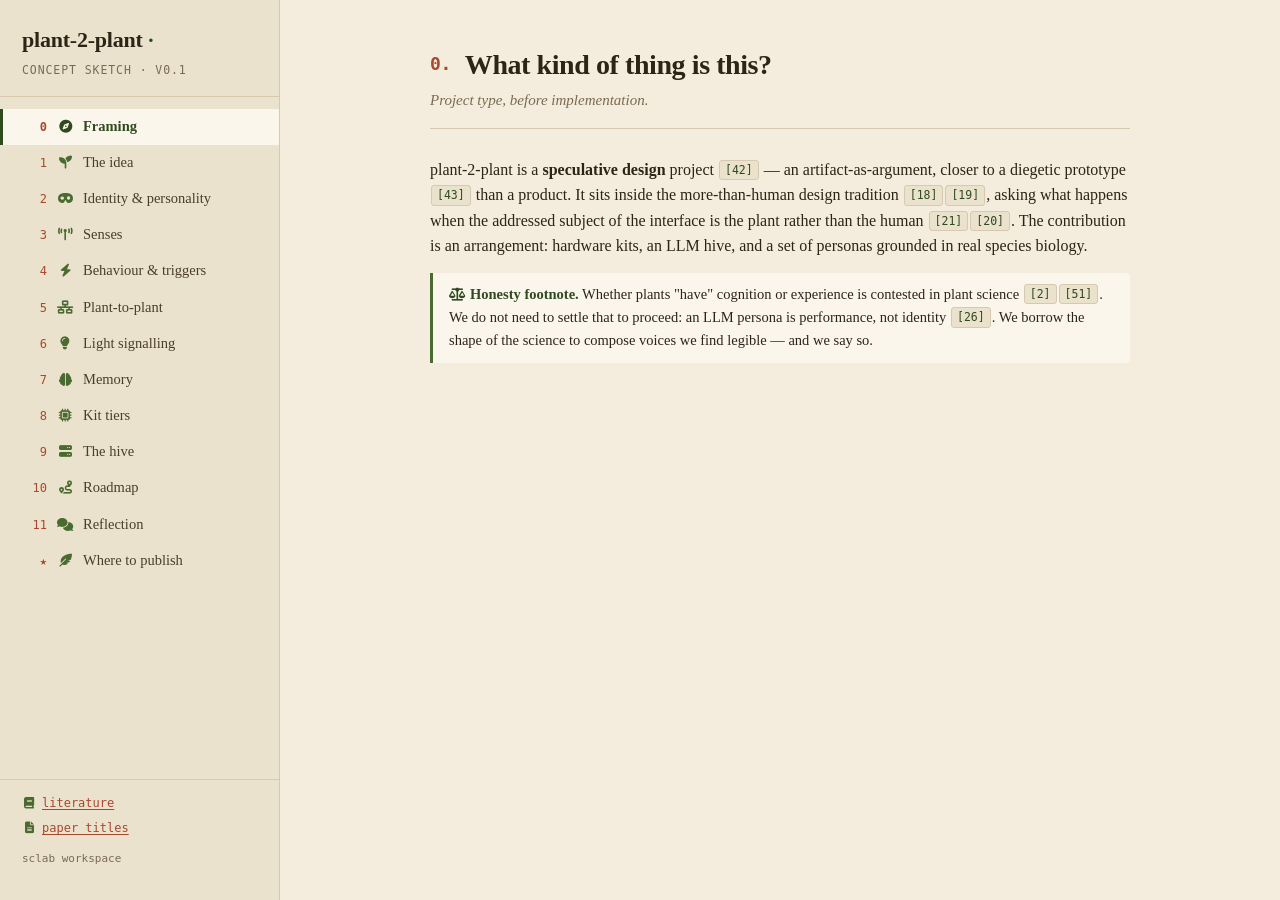
==== commit 608aaf27: "Add FontAwesome icons to sidebar, pills, sense cards, callouts Sidebar nav: each section gets a glyp" ====
--- a/index.html
+++ b/index.html
@@ -4,6 +4,7 @@
 <meta charset="UTF-8" />
 <meta name="viewport" content="width=device-width, initial-scale=1.0" />
 <title>plant-2-plant — concept sketch</title>
+<link rel="stylesheet" href="https://cdnjs.cloudflare.com/ajax/libs/font-awesome/6.5.1/css/all.min.css" />
 <style>
   :root {
     --bg:        #f4ecdc;
@@ -90,10 +91,28 @@
     flex-shrink: 0;
   }
   .nav-link.active .num { color: var(--clay); }
+  .nav-link .icon {
+    width: 16px; text-align: center;
+    color: var(--leaf); font-size: 13px;
+    flex-shrink: 0;
+  }
+  .nav-link.active .icon,
+  .nav-link:hover .icon { color: var(--leaf-deep); }
   .nav-link .label {
     font-size: 14.5px;
     line-height: 1.35;
   }
+
+  /* Inline icons in callouts, pills, card headings, footer */
+  .pill .icon { margin-right: 5px; font-size: 11px; opacity: 0.85; }
+  .card h3 .icon { color: var(--clay); margin-right: 6px; font-size: 13px; }
+  .decision strong .icon,
+  .open strong .icon,
+  .honesty strong .icon { margin-right: 5px; font-size: 13px; }
+  .sidebar-footer a .icon {
+    color: var(--leaf); margin-right: 6px; width: 14px; text-align: center;
+  }
+  .sidebar-footer a:hover .icon { color: var(--leaf-deep); }
 
   .sidebar-footer {
     padding: 14px 22px 18px;
@@ -301,24 +320,24 @@
   </div>
 
   <nav class="side-nav" id="sideNav">
-    <button class="nav-link" data-view="framing"    onclick="switchView('framing')">    <span class="num">0</span> <span class="label">Framing</span></button>
-    <button class="nav-link" data-view="idea"       onclick="switchView('idea')">       <span class="num">1</span> <span class="label">The idea</span></button>
-    <button class="nav-link" data-view="identity"   onclick="switchView('identity')">   <span class="num">2</span> <span class="label">Identity &amp; personality</span></button>
-    <button class="nav-link" data-view="senses"     onclick="switchView('senses')">     <span class="num">3</span> <span class="label">Senses</span></button>
-    <button class="nav-link" data-view="behaviour"  onclick="switchView('behaviour')">  <span class="num">4</span> <span class="label">Behaviour &amp; triggers</span></button>
-    <button class="nav-link" data-view="peers"      onclick="switchView('peers')">      <span class="num">5</span> <span class="label">Plant-to-plant</span></button>
-    <button class="nav-link" data-view="lights"     onclick="switchView('lights')">     <span class="num">6</span> <span class="label">Light signalling</span></button>
-    <button class="nav-link" data-view="memory"     onclick="switchView('memory')">     <span class="num">7</span> <span class="label">Memory</span></button>
-    <button class="nav-link" data-view="kits"       onclick="switchView('kits')">       <span class="num">8</span> <span class="label">Kit tiers</span></button>
-    <button class="nav-link" data-view="hive"       onclick="switchView('hive')">       <span class="num">9</span> <span class="label">The hive</span></button>
-    <button class="nav-link" data-view="roadmap"    onclick="switchView('roadmap')">    <span class="num">10</span> <span class="label">Roadmap</span></button>
-    <button class="nav-link" data-view="reflection" onclick="switchView('reflection')"> <span class="num">11</span> <span class="label">Reflection</span></button>
-    <button class="nav-link" data-view="papers"     onclick="switchView('papers')">     <span class="num">★</span> <span class="label">Where to publish</span></button>
+    <button class="nav-link" data-view="framing"    onclick="switchView('framing')">    <span class="num">0</span>  <i class="icon fa-solid fa-compass"></i>        <span class="label">Framing</span></button>
+    <button class="nav-link" data-view="idea"       onclick="switchView('idea')">       <span class="num">1</span>  <i class="icon fa-solid fa-seedling"></i>       <span class="label">The idea</span></button>
+    <button class="nav-link" data-view="identity"   onclick="switchView('identity')">   <span class="num">2</span>  <i class="icon fa-solid fa-mask"></i>           <span class="label">Identity &amp; personality</span></button>
+    <button class="nav-link" data-view="senses"     onclick="switchView('senses')">     <span class="num">3</span>  <i class="icon fa-solid fa-tower-broadcast"></i><span class="label">Senses</span></button>
+    <button class="nav-link" data-view="behaviour"  onclick="switchView('behaviour')">  <span class="num">4</span>  <i class="icon fa-solid fa-bolt"></i>           <span class="label">Behaviour &amp; triggers</span></button>
+    <button class="nav-link" data-view="peers"      onclick="switchView('peers')">      <span class="num">5</span>  <i class="icon fa-solid fa-network-wired"></i>  <span class="label">Plant-to-plant</span></button>
+    <button class="nav-link" data-view="lights"     onclick="switchView('lights')">     <span class="num">6</span>  <i class="icon fa-solid fa-lightbulb"></i>      <span class="label">Light signalling</span></button>
+    <button class="nav-link" data-view="memory"     onclick="switchView('memory')">     <span class="num">7</span>  <i class="icon fa-solid fa-brain"></i>          <span class="label">Memory</span></button>
+    <button class="nav-link" data-view="kits"       onclick="switchView('kits')">       <span class="num">8</span>  <i class="icon fa-solid fa-microchip"></i>      <span class="label">Kit tiers</span></button>
+    <button class="nav-link" data-view="hive"       onclick="switchView('hive')">       <span class="num">9</span>  <i class="icon fa-solid fa-server"></i>         <span class="label">The hive</span></button>
+    <button class="nav-link" data-view="roadmap"    onclick="switchView('roadmap')">    <span class="num">10</span> <i class="icon fa-solid fa-route"></i>          <span class="label">Roadmap</span></button>
+    <button class="nav-link" data-view="reflection" onclick="switchView('reflection')"> <span class="num">11</span> <i class="icon fa-solid fa-comments"></i>       <span class="label">Reflection</span></button>
+    <button class="nav-link" data-view="papers"     onclick="switchView('papers')">     <span class="num">★</span>  <i class="icon fa-solid fa-feather-pointed"></i><span class="label">Where to publish</span></button>
   </nav>
 
   <div class="sidebar-footer">
-    <a href="literature.html">literature →</a>
-    <a href="literature.html#titles">paper titles →</a>
+    <a href="literature.html"><i class="icon fa-solid fa-book"></i>literature</a>
+    <a href="literature.html#titles"><i class="icon fa-solid fa-file-lines"></i>paper titles</a>
     <p class="meta">sclab workspace</p>
   </div>
 </aside>
@@ -336,7 +355,7 @@
         plant-2-plant is a <strong>speculative design</strong> project <a class="cite" href="literature.html#cite-dunne2013">[42]</a> — an artifact-as-argument, closer to a diegetic prototype <a class="cite" href="literature.html#cite-bleecker2009">[43]</a> than a product. It sits inside the more-than-human design tradition <a class="cite" href="literature.html#cite-giaccardi2020">[18]</a><a class="cite" href="literature.html#cite-coulton2021">[19]</a>, asking what happens when the addressed subject of the interface is the plant rather than the human <a class="cite" href="literature.html#cite-smith2017">[21]</a><a class="cite" href="literature.html#cite-liu2018">[20]</a>. The contribution is an arrangement: hardware kits, an LLM hive, and a set of personas grounded in real species biology.
       </p>
       <div class="honesty">
-        <strong>Honesty footnote.</strong> Whether plants "have" cognition or experience is contested in plant science <a class="cite" href="literature.html#cite-mancuso2015">[2]</a><a class="cite" href="literature.html#cite-taiz2019">[51]</a>. We do not need to settle that to proceed: an LLM persona is performance, not identity <a class="cite" href="literature.html#cite-shanahan2023">[26]</a>. We borrow the shape of the science to compose voices we find legible — and we say so.
+        <strong><i class="icon fa-solid fa-scale-balanced"></i>Honesty footnote.</strong> Whether plants "have" cognition or experience is contested in plant science <a class="cite" href="literature.html#cite-mancuso2015">[2]</a><a class="cite" href="literature.html#cite-taiz2019">[51]</a>. We do not need to settle that to proceed: an LLM persona is performance, not identity <a class="cite" href="literature.html#cite-shanahan2023">[26]</a>. We borrow the shape of the science to compose voices we find legible — and we say so.
       </div>
     </div>
   </div>
@@ -389,7 +408,7 @@
         The hive feeds this card to the LLM with a personality-derivation prompt. Out comes a <strong>personality profile</strong>: a voice (TTS preset), a tone (calm / sarcastic / anxious / regal), sleep/wake hours derived from the species' photoperiod, things that scare it, things it loves, what it sounds like when it's stressed. Persona stability over time is borrowed from the generative-agents architecture <a class="cite" href="literature.html#cite-park2023">[25]</a>.
       </p>
       <div class="decision">
-        <strong>Decision:</strong> personality is <em>derived once</em> at plant onboarding and cached as a system prompt. Memory grows; character does not. This matches the role-play framing — coherence over weeks comes from a stable role, not from the model "becoming" the plant <a class="cite" href="literature.html#cite-shanahan2023">[26]</a>.
+        <strong><i class="icon fa-solid fa-circle-check"></i>Decision:</strong> personality is <em>derived once</em> at plant onboarding and cached as a system prompt. Memory grows; character does not. This matches the role-play framing — coherence over weeks comes from a stable role, not from the model "becoming" the plant <a class="cite" href="literature.html#cite-shanahan2023">[26]</a>.
       </div>
     </div>
   </div>
@@ -402,22 +421,22 @@
 
       <div class="grid">
         <div class="card">
-          <h3>Hearing</h3>
+          <h3><i class="icon fa-solid fa-ear-listen"></i>Hearing</h3>
           <p>I2S MEMS mic on the kit. Voice-activity detection (VAD) on-device; only voiced audio is shipped upstream for STT.</p>
           <div class="why">VAD on-device because shipping continuous room audio to the hive recreates exactly the smart-speaker privacy problem <a class="cite" href="literature.html#cite-lau2018">[40]</a>. TinyML on ESP32-class boards makes wake-word and VAD feasible at the edge <a class="cite" href="literature.html#cite-warden2019tinyml">[49]</a><a class="cite" href="literature.html#cite-banbury2021mlperftiny">[50]</a>.</div>
         </div>
         <div class="card">
-          <h3>Speech</h3>
+          <h3><i class="icon fa-solid fa-volume-high"></i>Speech</h3>
           <p>I2S DAC + small speaker. Text-to-speech rendered by the hive (Piper <a class="cite" href="literature.html#cite-piper">[47]</a> for local, ElevenLabs/cloud as alternative), streamed back as PCM.</p>
           <div class="why">Per-plant voice preset is part of the personality profile.</div>
         </div>
         <div class="card">
-          <h3>Sight (optional)</h3>
+          <h3><i class="icon fa-solid fa-eye"></i>Sight (optional)</h3>
           <p>Camera + OpenCV face / motion detection runs <em>locally on the kit</em> for plants on the Pi tier. Only the event ("face nearby", "motion") is published — never the frames.</p>
           <div class="why">Same privacy logic as hearing — events leave the kit, raw sensing does not.</div>
         </div>
         <div class="card">
-          <h3>Climate (optional)</h3>
+          <h3><i class="icon fa-solid fa-temperature-half"></i>Climate (optional)</h3>
           <p>Kiwrious sensor over USB serial (WebSerial in dev, pyserial on Pi). Each plant compares readings to its own comfort + critical bands.</p>
           <div class="why">Climate drift is the trigger that grounds the loudest claim — that drought stress is communicable <a class="cite" href="literature.html#cite-khait2023">[1]</a>.</div>
         </div>
@@ -433,11 +452,11 @@
 
       <p>A plant is mostly idle. This is the design — the calm-tech profile <a class="cite" href="literature.html#cite-weiser1996">[34]</a> rather than the always-listening assistant <a class="cite" href="literature.html#cite-porcheron2018">[38]</a>. It wakes when something interesting happens:</p>
       <ul>
-        <li><span class="pill">voice</span> human voice detected nearby (VAD + STT keyword)</li>
-        <li><span class="pill">presence</span> face / motion detected (vision-tier plants only)</li>
-        <li><span class="pill">climate</span> temperature or humidity crosses the comfort or critical band</li>
-        <li><span class="pill">schedule</span> watering interval elapsed; circadian wake/sleep transitions</li>
-        <li><span class="pill">peer</span> a nearby plant said something it wants to react to</li>
+        <li><span class="pill"><i class="icon fa-solid fa-microphone"></i>voice</span> human voice detected nearby (VAD + STT keyword)</li>
+        <li><span class="pill"><i class="icon fa-solid fa-person"></i>presence</span> face / motion detected (vision-tier plants only)</li>
+        <li><span class="pill"><i class="icon fa-solid fa-temperature-half"></i>climate</span> temperature or humidity crosses the comfort or critical band</li>
+        <li><span class="pill"><i class="icon fa-solid fa-clock"></i>schedule</span> watering interval elapsed; circadian wake/sleep transitions</li>
+        <li><span class="pill"><i class="icon fa-solid fa-leaf"></i>peer</span> a nearby plant said something it wants to react to</li>
       </ul>
       <p>Mood is a slow-moving variable, not a per-utterance dice roll, drawing on tangible-mood precedent <a class="cite" href="literature.html#cite-kim2021plant">[17]</a>:</p>
       <ul>
@@ -447,7 +466,7 @@
         <li>Adjustable knob: a global "funny ↔ serious" slider in the hive UI.</li>
       </ul>
       <div class="decision">
-        <strong>Decision:</strong> mood feeds into the LLM call as a short modifier appended to the personality prompt — not as a separate model. One LLM round-trip per utterance, max.
+        <strong><i class="icon fa-solid fa-circle-check"></i>Decision:</strong> mood feeds into the LLM call as a short modifier appended to the personality prompt — not as a separate model. One LLM round-trip per utterance, max.
       </div>
     </div>
   </div>
@@ -465,7 +484,7 @@
         When plant B receives plant A's utterance, the hive decides — based on B's personality and current mood — whether B reacts at all. Most of the time it shouldn't. When it does, the response is generated with both A's utterance and B's recent context in the prompt. The mycorrhizal-network framing <a class="cite" href="literature.html#cite-simard1997">[5]</a><a class="cite" href="literature.html#cite-simard2018">[6]</a> is a useful analogy for the routing layer: a shared substrate carrying signals across an ecology.
       </p>
       <div class="decision">
-        <strong>Decision:</strong> a "reply or stay quiet?" gate runs as a tiny LLM call (or a heuristic) before the full generative call, to keep cost down and prevent chatter loops.
+        <strong><i class="icon fa-solid fa-circle-check"></i>Decision:</strong> a "reply or stay quiet?" gate runs as a tiny LLM call (or a heuristic) before the full generative call, to keep cost down and prevent chatter loops.
       </div>
     </div>
   </div>
@@ -480,7 +499,7 @@
         The plant's voice is one channel; the room's lighting is another. The hive holds Hue bridge credentials and exposes a small action vocabulary: <code>blink(red, 2x)</code>, <code>fade_to(orange, 5s)</code>, <code>pulse(blue)</code>. Plants don't talk to Hue directly — they emit intents like "I'm parched" and the hive maps them to a light cue based on a per-room policy. Light becomes the ambient channel that <em>doesn't</em> interrupt — the speech channel for moments worth interrupting <a class="cite" href="literature.html#cite-pousman2006">[36]</a>.
       </p>
       <div class="decision">
-        <strong>Decision:</strong> Hue is a <em>hive responsibility</em>, not a per-plant one. Plants stay simple; the hive owns external integrations.
+        <strong><i class="icon fa-solid fa-circle-check"></i>Decision:</strong> Hue is a <em>hive responsibility</em>, not a per-plant one. Plants stay simple; the hive owns external integrations.
       </div>
     </div>
   </div>
@@ -495,7 +514,7 @@
         Each plant has a small per-instance memory store (the hive holds it; the kit is stateless). Things it has heard from people, things peer plants have shared, notable climate events. Periodically the hive runs a summarisation pass — the reflection step from generative agents <a class="cite" href="literature.html#cite-park2023">[25]</a> — distilling raw memory into a compact "what I know now" block that gets prepended to the next LLM call <a class="cite" href="literature.html#cite-zhong2024memorybank">[27]</a>. The plant <em>grows</em> across weeks without blowing the prompt budget. Crucially, the personality prompt itself is not rewritten; only memory grows.
       </p>
       <div class="open">
-        <strong>Open:</strong> how much of overheard human speech do we actually persist? Default conservative — keywords + topic summaries only, no raw transcripts older than N hours <a class="cite" href="literature.html#cite-lau2018">[40]</a>. Needs an explicit privacy policy before any deployment outside the workshop.
+        <strong><i class="icon fa-solid fa-circle-question"></i>Open:</strong> how much of overheard human speech do we actually persist? Default conservative — keywords + topic summaries only, no raw transcripts older than N hours <a class="cite" href="literature.html#cite-lau2018">[40]</a>. Needs an explicit privacy policy before any deployment outside the workshop.
       </div>
     </div>
   </div>
@@ -535,7 +554,7 @@
         The kit's job is sensing, audio I/O, and local VAD. <strong>No LLM on the kit.</strong> No STT or TTS on the kit. That keeps T1 cheap and means a single $15 board can bring a plant to life. The "I/O plant" toolkit lineage <a class="cite" href="literature.html#cite-kuribayashi2007">[14]</a> is what we extend here — a kit-per-pot rather than a single shared appliance.
       </p>
       <div class="open">
-        <strong>Open:</strong> Kiwrious connects via WebSerial (browser) or USB serial (Pi). On an ESP32 in T2, USB host is awkward — easier to substitute a BME280 over I²C for that tier and keep Kiwrious for browser-side dev / Pi-tier plants.
+        <strong><i class="icon fa-solid fa-circle-question"></i>Open:</strong> Kiwrious connects via WebSerial (browser) or USB serial (Pi). On an ESP32 in T2, USB host is awkward — easier to substitute a BME280 over I²C for that tier and keep Kiwrious for browser-side dev / Pi-tier plants.
       </div>
     </div>
   </div>
@@ -578,7 +597,7 @@
         <li><code>room/{id}/light</code> — Hue intents</li>
       </ul>
       <div class="decision">
-        <strong>Decision:</strong> MQTT, not custom WebSockets. Cheap on ESP32, native publish/subscribe semantics, easy to inspect with <code>mosquitto_sub</code> while developing.
+        <strong><i class="icon fa-solid fa-circle-check"></i>Decision:</strong> MQTT, not custom WebSockets. Cheap on ESP32, native publish/subscribe semantics, easy to inspect with <code>mosquitto_sub</code> while developing.
       </div>
     </div>
   </div>
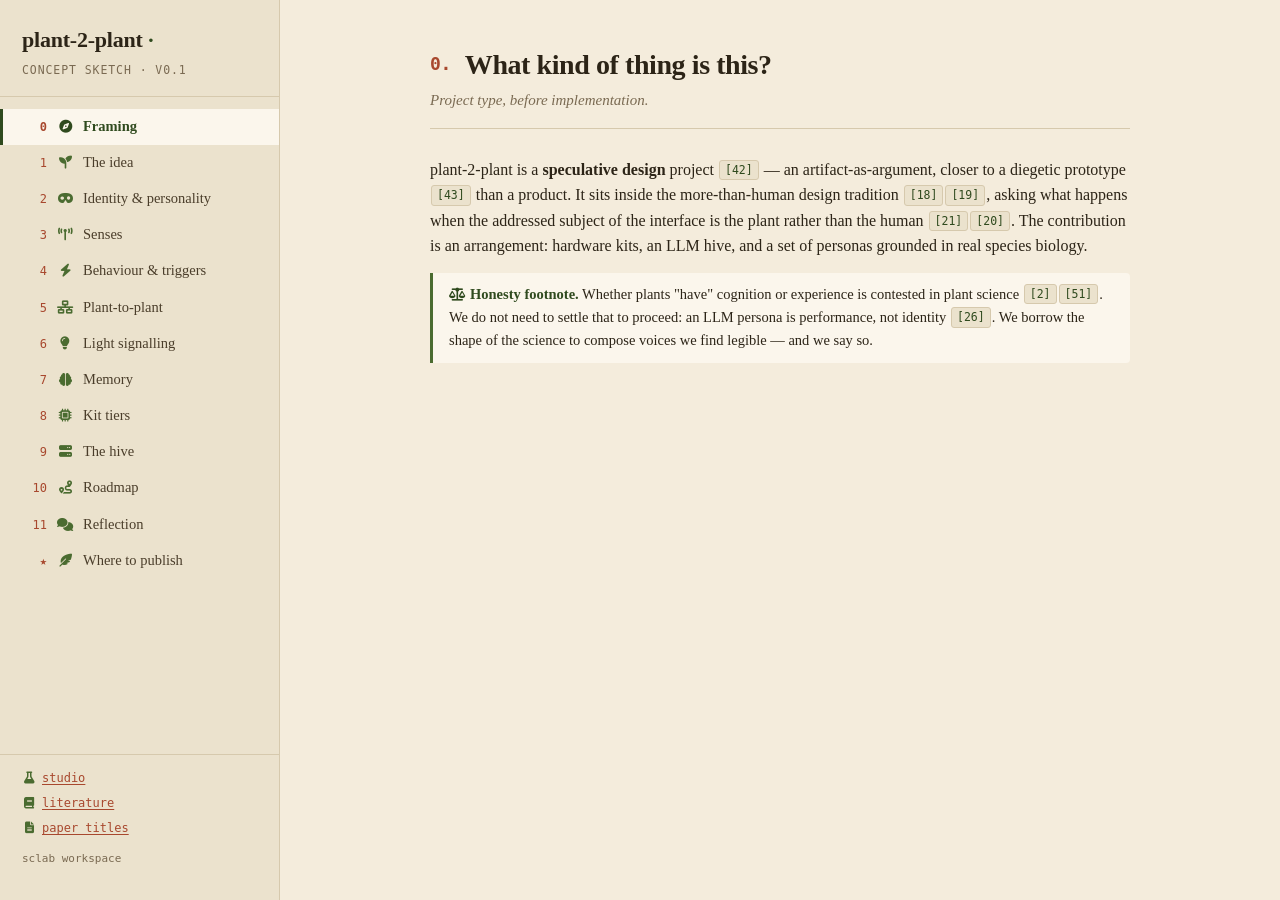
==== commit 71606d48: "Studio v0.1: local hive runtime + browser IDE for plant personas Roadmap step 1 (browser proof-of-co" ====
--- a/index.html
+++ b/index.html
@@ -336,6 +336,7 @@
   </nav>
 
   <div class="sidebar-footer">
+    <a href="studio.html"><i class="icon fa-solid fa-flask"></i>studio</a>
     <a href="literature.html"><i class="icon fa-solid fa-book"></i>literature</a>
     <a href="literature.html#titles"><i class="icon fa-solid fa-file-lines"></i>paper titles</a>
     <p class="meta">sclab workspace</p>
